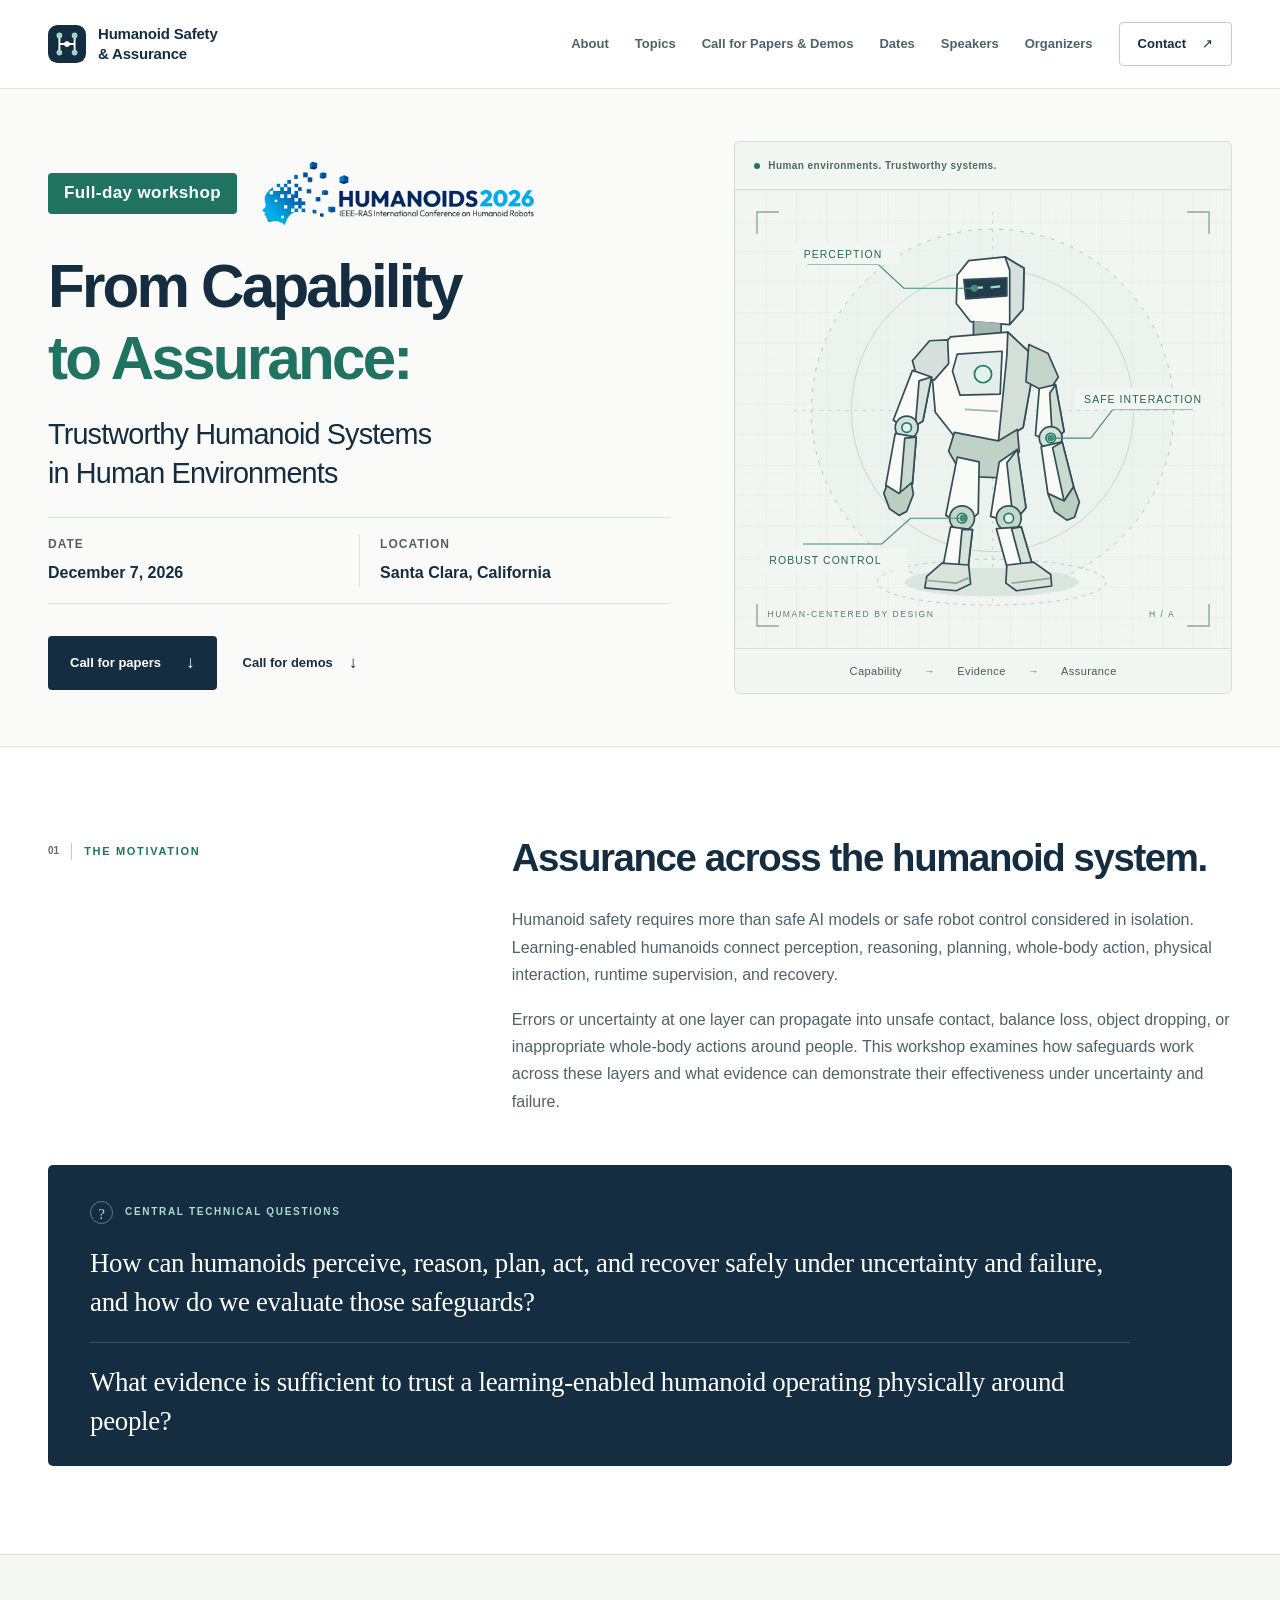
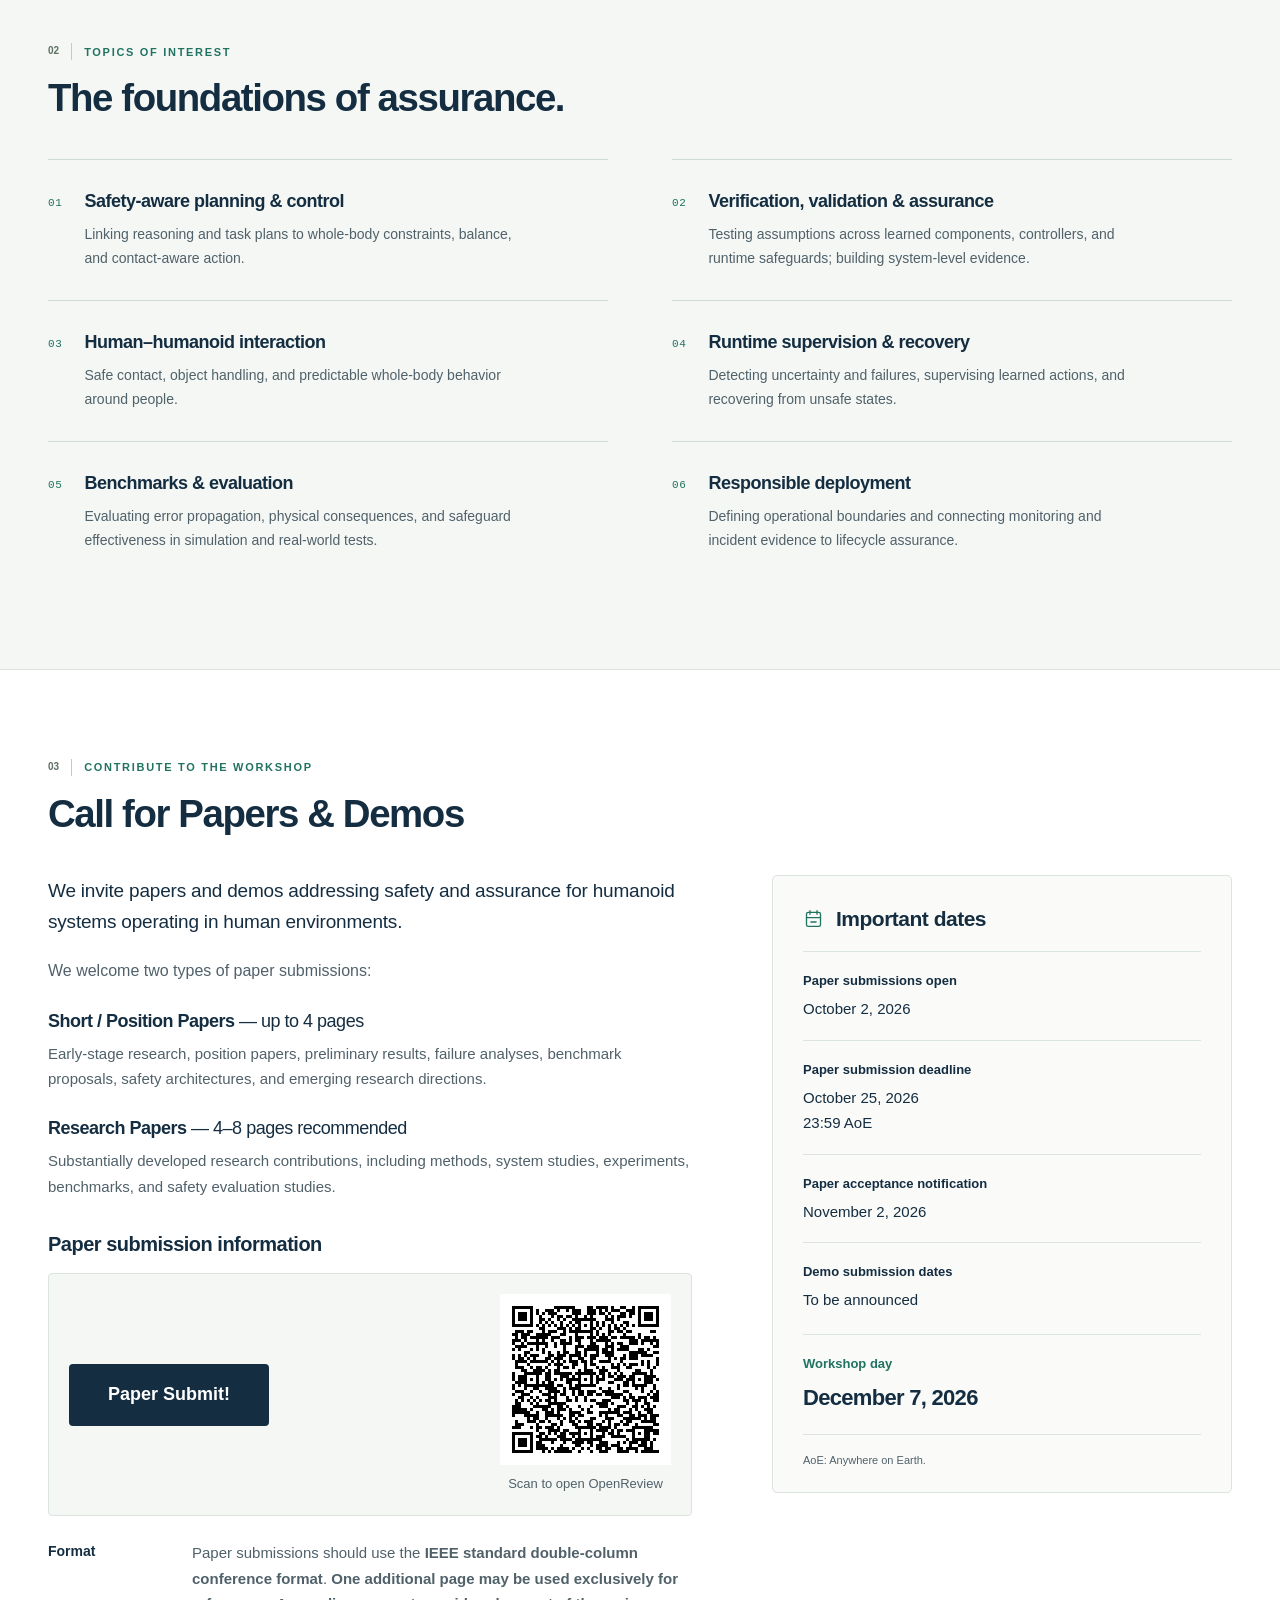
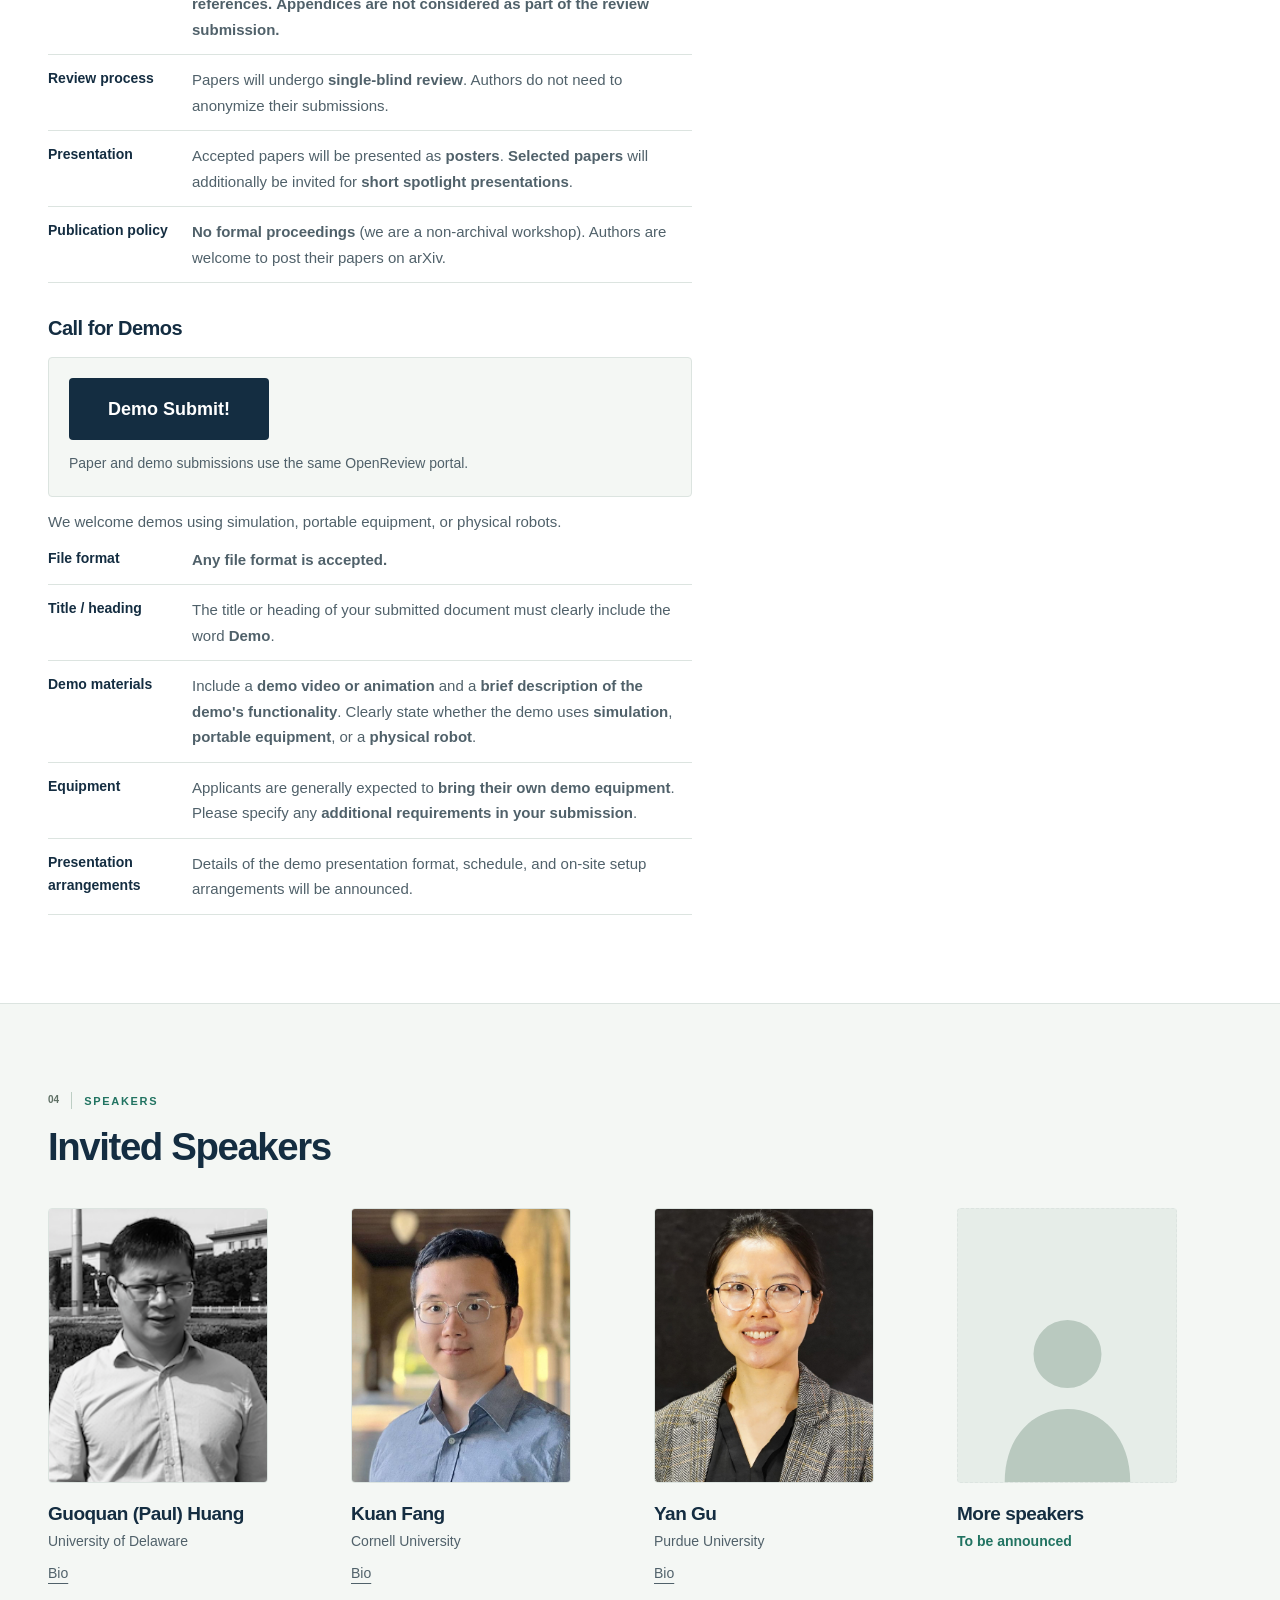
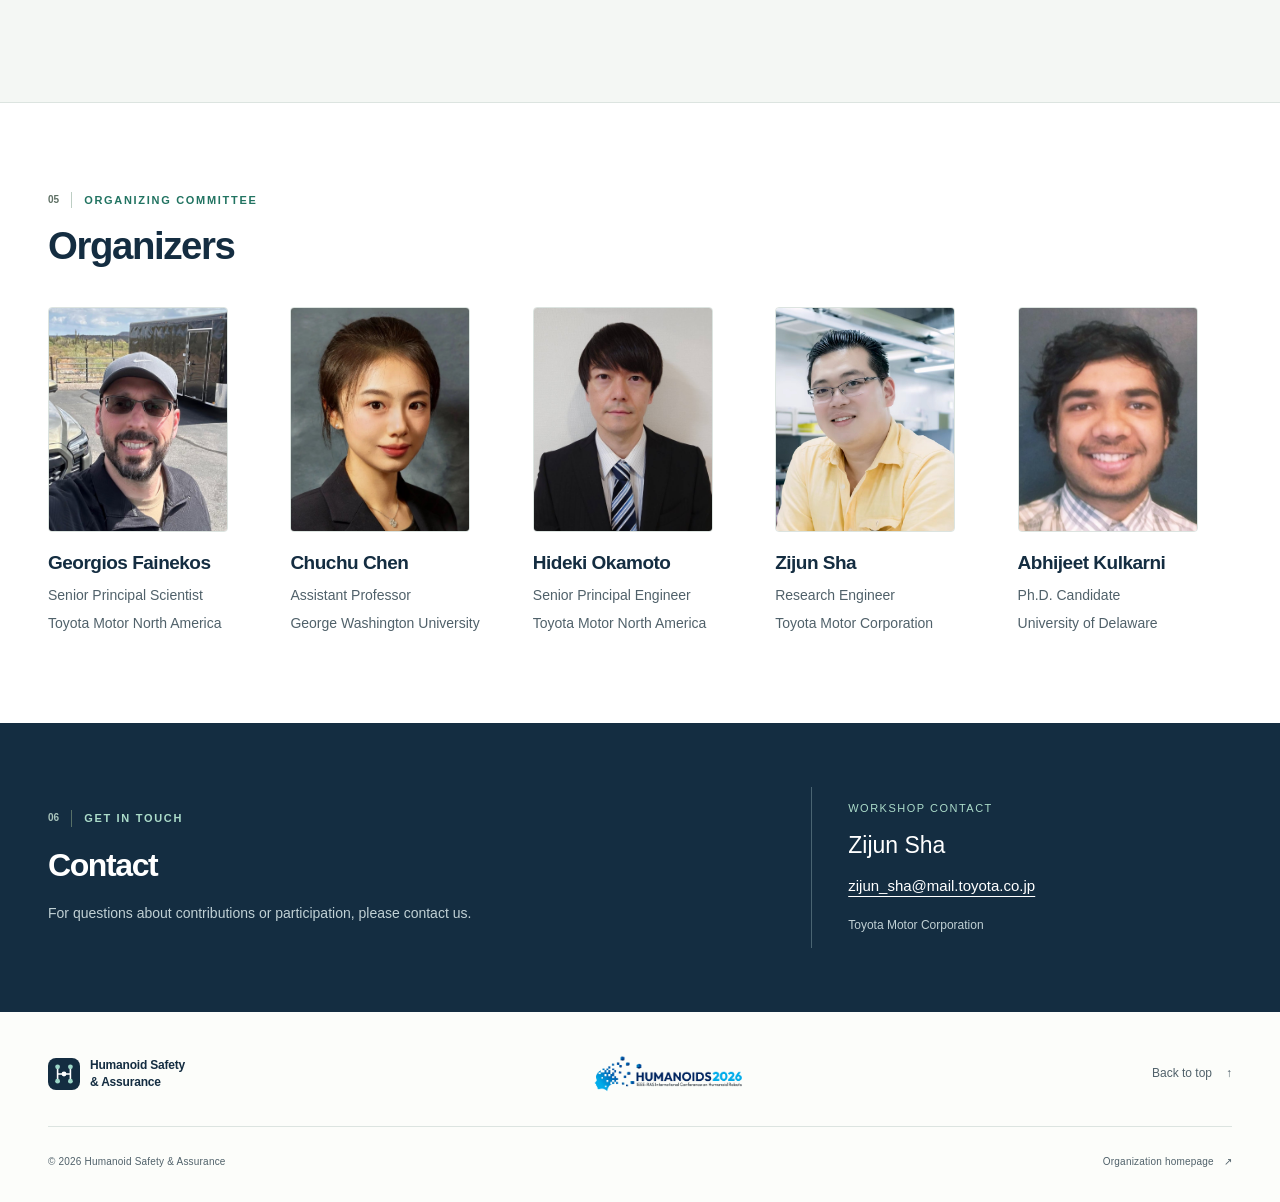
==== humanoids2026/index.html @ 118c840b "feat: add hyperlinks to conference logos in header and footer" ====
<!DOCTYPE html>
<html lang="en">
<head>
  <meta charset="UTF-8">
  <meta name="viewport" content="width=device-width, initial-scale=1.0">
  <meta name="description" content="From Capability to Assurance: Trustworthy Humanoid Systems in Human Environments. An IEEE-RAS Humanoids 2026 full-day workshop on December 7, 2026, in Santa Clara, California.">
  <meta name="theme-color" content="#142d41">
  <meta property="og:title" content="From Capability to Assurance | Humanoids 2026 Workshop">
  <meta property="og:description" content="Trustworthy Humanoid Systems in Human Environments. December 7, 2026 · Santa Clara, California · Full-day workshop.">
  <meta property="og:type" content="website">
  <title>From Capability to Assurance | IEEE-RAS Humanoids 2026 Workshop</title>
  <link rel="icon" href="../assets/images/mark.svg" type="image/svg+xml">
  <link rel="stylesheet" href="../assets/css/site.css?v=b49c71e280d5">
  <script src="../assets/js/site.js" defer></script>
</head>
<body>
  <a class="skip-link" href="#main">Skip to content</a>
  <header class="site-header">
    <div class="container header-inner">
      <a class="brand" href="../" aria-label="Humanoid Safety and Assurance home">
        <img src="../assets/images/mark.svg" width="38" height="38" alt="">
        <span>Humanoid Safety<span class="brand-second-line">&amp; Assurance</span></span>
      </a>
      <button class="menu-toggle" type="button" aria-expanded="false" aria-controls="primary-navigation" aria-label="Open navigation">
        <span>Menu</span><span class="menu-icon" aria-hidden="true"></span>
      </button>
      <nav class="site-nav" id="primary-navigation" aria-label="Workshop navigation">
        <a href="#overview">About</a>
        <a href="#topics">Topics</a>
        <a href="#call-for-papers">Call for Papers &amp; Demos</a>
        <a href="#important-dates">Dates</a>
        <a href="#speakers">Speakers</a>
        <a href="#organizers">Organizers</a>
        <a class="nav-action" href="#contact">Contact <span aria-hidden="true">↗</span></a>
      </nav>
    </div>
  </header>

  <main id="main">
    <section class="hero workshop-hero" id="top" aria-labelledby="workshop-title">
      <div class="container hero-grid">
        <div class="hero-copy">
          <div class="workshop-badges">
            <p class="workshop-type">Full-day workshop</p>
            <a class="conference-logo-link" href="https://2026.ieee-humanoids.org/" target="_blank" rel="noopener" aria-label="IEEE-RAS Humanoids 2026 conference website">
              <img class="conference-logo" src="../assets/images/humanoids_logo.png" width="788" height="198" alt="IEEE-RAS Humanoids 2026: International Conference on Humanoid Robots">
            </a>
          </div>
          <h1 id="workshop-title">
            From Capability<br>
            <span class="text-teal">to Assurance:</span>
            <span class="hero-subtitle">Trustworthy Humanoid Systems<br class="desktop-break"> in Human Environments</span>
          </h1>
          <dl class="event-meta">
            <div>
              <dt>Date</dt>
              <dd><time datetime="2026-12-07">December 7, 2026</time></dd>
            </div>
            <div>
              <dt>Location</dt>
              <dd>Santa Clara, California</dd>
            </div>
          </dl>
          <div class="hero-actions">
            <a class="button button-primary" href="#call-for-papers">Call for papers <span aria-hidden="true">↓</span></a>
            <a class="text-link" href="#call-for-demos">Call for demos <span aria-hidden="true">↓</span></a>
          </div>
        </div>
        <figure class="hero-figure">
          <div class="figure-heading"><span class="status-dot" aria-hidden="true"></span> Human environments. Trustworthy systems.</div>
          <img src="../assets/images/assurance-figure.svg" width="520" height="480" alt="A humanoid robot within an assurance boundary, with callouts for perception, safe interaction, and robust control.">
          <figcaption><span>Capability</span><span aria-hidden="true">→</span><span>Evidence</span><span aria-hidden="true">→</span><span>Assurance</span></figcaption>
        </figure>
      </div>
    </section>

    <section class="section" id="overview" aria-labelledby="overview-title">
      <div class="container">
        <div class="editorial-grid">
          <p class="eyebrow section-label"><span class="section-index">01</span> The motivation</p>
          <div class="editorial-copy">
            <h2 id="overview-title">Assurance across the humanoid system.</h2>
            <p>
              Humanoid safety requires more than safe AI models or safe robot control
              considered in isolation. Learning-enabled humanoids connect perception,
              reasoning, planning, whole-body action, physical interaction, runtime
              supervision, and recovery.
            </p>
            <p>
              Errors or uncertainty at one layer can propagate into unsafe contact,
              balance loss, object dropping, or inappropriate whole-body actions around
              people. This workshop examines how safeguards work across these layers
              and what evidence can demonstrate their effectiveness under uncertainty
              and failure.
            </p>
          </div>
        </div>
        <div class="question-panel">
          <div class="question-label">
            <span class="question-symbol" aria-hidden="true">?</span>
            <p class="eyebrow">Central technical questions</p>
          </div>
          <h3>
            How can humanoids perceive, reason, plan, act, and recover safely
            under uncertainty and failure, and how do we evaluate those safeguards?
          </h3>
          <h3 class="complementary-question">
            What evidence is sufficient to trust a learning-enabled humanoid
            operating physically around people?
          </h3>
        </div>
      </div>
    </section>

    <section class="section section-tinted" id="topics" aria-labelledby="topics-title">
      <div class="container">
        <div class="section-heading heading-with-aside">
          <div>
            <p class="eyebrow"><span class="section-index">02</span> Topics of interest</p>
            <h2 id="topics-title">The foundations of assurance.</h2>
          </div>
        </div>
        <div class="topics-grid">
          <article class="topic-item">
            <span class="item-number">01</span>
            <div>
              <h3>Safety-aware planning &amp; control</h3>
              <p>Linking reasoning and task plans to whole-body constraints, balance, and contact-aware action.</p>
            </div>
          </article>
          <article class="topic-item">
            <span class="item-number">02</span>
            <div>
              <h3>Verification, validation &amp; assurance</h3>
              <p>Testing assumptions across learned components, controllers, and runtime safeguards; building system-level evidence.</p>
            </div>
          </article>
          <article class="topic-item">
            <span class="item-number">03</span>
            <div>
              <h3>Human–humanoid interaction</h3>
              <p>Safe contact, object handling, and predictable whole-body behavior around people.</p>
            </div>
          </article>
          <article class="topic-item">
            <span class="item-number">04</span>
            <div>
              <h3>Runtime supervision &amp; recovery</h3>
              <p>Detecting uncertainty and failures, supervising learned actions, and recovering from unsafe states.</p>
            </div>
          </article>
          <article class="topic-item">
            <span class="item-number">05</span>
            <div>
              <h3>Benchmarks &amp; evaluation</h3>
              <p>Evaluating error propagation, physical consequences, and safeguard effectiveness in simulation and real-world tests.</p>
            </div>
          </article>
          <article class="topic-item">
            <span class="item-number">06</span>
            <div>
              <h3>Responsible deployment</h3>
              <p>Defining operational boundaries and connecting monitoring and incident evidence to lifecycle assurance.</p>
            </div>
          </article>
        </div>
      </div>
    </section>

    <section class="section" id="call-for-papers" aria-labelledby="cfp-title">
      <div class="container">
        <div class="section-heading">
          <p class="eyebrow"><span class="section-index">03</span> Contribute to the workshop</p>
          <h2 id="cfp-title">Call for Papers &amp; Demos</h2>
        </div>
        <div class="participation-grid">
          <div class="participation-copy">
            <p class="lead">
              We invite papers and demos addressing safety and assurance for humanoid
              systems operating in human environments.
            </p>
            <p>We welcome two types of paper submissions:</p>
            <div class="submission-types">
              <div>
                <h3>Short / Position Papers <span>— up to 4 pages</span></h3>
                <p>
                  Early-stage research, position papers, preliminary results, failure
                  analyses, benchmark proposals, safety architectures, and emerging
                  research directions.
                </p>
              </div>
              <div>
                <h3>Research Papers <span>— 4–8 pages recommended</span></h3>
                <p>
                  Substantially developed research contributions, including methods,
                  system studies, experiments, benchmarks, and safety evaluation studies.
                </p>
              </div>
            </div>
            <div class="submission-info" id="submission" aria-labelledby="submission-title">
              <h3 id="submission-title">Paper submission information</h3>
              <div class="submission-portal">
                <div class="submission-portal-copy">
                  <a class="button button-primary" href="https://openreview.net/group?id=IEEE.org/RAS/Humanoids/2026/Workshop/Trustworthy_Humanoid_Systems">
                    Paper Submit!
                  </a>
                </div>
                <figure class="submission-qr">
                  <a href="https://openreview.net/group?id=IEEE.org/RAS/Humanoids/2026/Workshop/Trustworthy_Humanoid_Systems" aria-label="Open the paper and demo submission portal on OpenReview">
                    <img src="../assets/images/openreview-submission-qr.svg" width="228" height="228"
                         alt="QR code for the OpenReview paper and demo submission portal" loading="lazy">
                  </a>
                  <figcaption>Scan to open OpenReview</figcaption>
                </figure>
              </div>
              <dl class="submission-requirements">
                <div>
                  <dt>Format</dt>
                  <dd>
                    Paper submissions should use the <strong>IEEE standard double-column
                    conference format</strong>.
                    <strong>One additional page may be used exclusively for references.</strong>
                    <strong>Appendices are not considered as part of the review submission.</strong>
                  </dd>
                </div>
                <div>
                  <dt>Review process</dt>
                  <dd>
                    Papers will undergo <strong>single-blind review</strong>.
                    Authors do not need to anonymize their submissions.
                  </dd>
                </div>
                <div>
                  <dt>Presentation</dt>
                  <dd>
                    Accepted papers will be presented as <strong>posters</strong>.
                    <strong>Selected papers</strong> will additionally be invited for
                    <strong>short spotlight presentations</strong>.
                  </dd>
                </div>
                <div>
                  <dt>Publication policy</dt>
                  <dd>
                    <strong>No formal proceedings</strong> (we are a non-archival workshop).
                    Authors are welcome to post their papers on arXiv.
                  </dd>
                </div>
              </dl>
            </div>
            <section class="submission-info" id="call-for-demos" aria-labelledby="demos-title">
              <h3 id="demos-title">Call for Demos</h3>
              <div class="submission-portal">
                <div class="submission-portal-copy">
                  <a class="button button-primary" href="https://openreview.net/group?id=IEEE.org/RAS/Humanoids/2026/Workshop/Trustworthy_Humanoid_Systems">
                    Demo Submit!
                  </a>
                  <p class="submission-portal-note">
                    Paper and demo submissions use the same OpenReview portal.
                  </p>
                </div>
              </div>
              <p>
                We welcome demos using simulation, portable equipment, or physical robots.
              </p>
              <dl class="submission-requirements">
                <div>
                  <dt>File format</dt>
                  <dd><strong>Any file format is accepted.</strong></dd>
                </div>
                <div>
                  <dt>Title / heading</dt>
                  <dd>
                    The title or heading of your submitted document must clearly
                    include the word <strong>Demo</strong>.
                  </dd>
                </div>
                <div>
                  <dt>Demo materials</dt>
                  <dd>
                    Include a <strong>demo video or animation</strong> and a
                    <strong>brief description of the demo's functionality</strong>.
                    Clearly state whether the demo uses <strong>simulation</strong>,
                    <strong>portable equipment</strong>, or a <strong>physical robot</strong>.
                  </dd>
                </div>
                <div>
                  <dt>Equipment</dt>
                  <dd>
                    Applicants are generally expected to <strong>bring their own
                    demo equipment</strong>. Please specify any <strong>additional
                    requirements in your submission</strong>.
                  </dd>
                </div>
                <div>
                  <dt>Presentation arrangements</dt>
                  <dd>
                    Details of the demo presentation format, schedule, and on-site
                    setup arrangements will be announced.
                  </dd>
                </div>
              </dl>
            </section>
          </div>
          <aside class="dates-panel" id="important-dates" aria-labelledby="dates-title">
            <div class="panel-heading">
              <svg viewBox="0 0 24 24" aria-hidden="true">
                <rect x="4" y="5" width="16" height="16" rx="2"/>
                <path d="M8 3v4m8-4v4M4 11h16m-11 5h6"/>
              </svg>
              <h3 id="dates-title">Important dates</h3>
            </div>
            <dl class="dates-list">
              <div>
                <dt>Paper submissions open</dt>
                <dd><time datetime="2026-10-02">October 2, 2026</time></dd>
              </div>
              <div>
                <dt>Paper submission deadline</dt>
                <dd>
                  <time datetime="2026-10-25">October 25, 2026</time><br>
                  23:59 AoE
                </dd>
              </div>
              <div>
                <dt>Paper acceptance notification</dt>
                <dd><time datetime="2026-11-02">November 2, 2026</time></dd>
              </div>
              <div>
                <dt>Demo submission dates</dt>
                <dd>To be announced</dd>
              </div>
              <div class="confirmed-date">
                <dt>Workshop day</dt>
                <dd><time datetime="2026-12-07">December 7, 2026</time></dd>
              </div>
            </dl>
            <p class="panel-note">AoE: Anywhere on Earth.</p>
          </aside>
        </div>
      </div>
    </section>

    <section class="section section-tinted" id="speakers" aria-labelledby="speakers-title">
      <div class="container">
        <div class="section-heading compact-heading">
          <p class="eyebrow"><span class="section-index">04</span> Speakers</p>
          <h2 id="speakers-title">Invited Speakers</h2>
        </div>
        <div class="organizer-grid speaker-grid">
          <article class="organizer-card" aria-labelledby="speaker-paul-huang">
            <img class="organizer-photo" src="../assets/images/speakers/paul-huang.png"
                 width="222" height="240" alt="Guoquan (Paul) Huang" loading="lazy" decoding="async">
            <div class="organizer-details">
              <h3 id="speaker-paul-huang">Guoquan (Paul) Huang</h3>
              <p class="organizer-affiliation">University of Delaware</p>
              <p class="organizer-role"><a href="https://udel.edu/~ghuang/" target="_blank" rel="noopener">Bio</a></p>
            </div>
          </article>
          <article class="organizer-card" aria-labelledby="speaker-kuan-fang">
            <img class="organizer-photo" src="../assets/images/speakers/kuan-fang.jpg"
                 width="768" height="768" alt="Kuan Fang" loading="lazy" decoding="async">
            <div class="organizer-details">
              <h3 id="speaker-kuan-fang">Kuan Fang</h3>
              <p class="organizer-affiliation">Cornell University</p>
              <p class="organizer-role"><a href="https://kuanfang.github.io/" target="_blank" rel="noopener">Bio</a></p>
            </div>
          </article>
          <article class="organizer-card" aria-labelledby="speaker-yan-gu">
            <img class="organizer-photo" src="../assets/images/speakers/yan-gu.jpg"
                 width="1187" height="1567" alt="Yan Gu" loading="lazy" decoding="async">
            <div class="organizer-details">
              <h3 id="speaker-yan-gu">Yan Gu</h3>
              <p class="organizer-affiliation">Purdue University</p>
              <p class="organizer-role"><a href="https://www.thetracelab.com/ygu.html" target="_blank" rel="noopener">Bio</a></p>
            </div>
          </article>
          <article class="organizer-card speaker-placeholder-card" aria-labelledby="speaker-tba">
            <div class="organizer-photo speaker-silhouette" role="img" aria-label="Silhouette placeholder">
              <svg viewBox="0 0 120 150" aria-hidden="true" focusable="false">
                <circle cx="60" cy="52" r="26"/>
                <path d="M12 150c0-34 21-56 48-56s48 22 48 56z"/>
              </svg>
            </div>
            <div class="organizer-details">
              <h3 id="speaker-tba">More speakers</h3>
              <p class="organizer-affiliation">To be announced</p>
            </div>
          </article>
        </div>
      </div>
    </section>

    <section class="section" id="organizers" aria-labelledby="organizers-title">
      <div class="container">
        <div class="section-heading">
          <p class="eyebrow"><span class="section-index">05</span> Organizing committee</p>
          <h2 id="organizers-title">Organizers</h2>
        </div>
        <!-- Names, roles, and affiliations follow the proposal; card order follows the organizer's request. -->
        <div class="organizer-grid">
          <article class="organizer-card" aria-labelledby="organizer-georgios-fainekos">
            <img class="organizer-photo" src="../assets/images/organizers/georgios-fainekos.jpg"
                 width="240" height="300" alt="Georgios Fainekos" loading="lazy" decoding="async">
            <div class="organizer-details">
              <h3 id="organizer-georgios-fainekos">Georgios Fainekos</h3>
              <p class="organizer-role">Senior Principal Scientist</p>
              <p class="organizer-affiliation">Toyota Motor North America</p>
            </div>
          </article>
          <article class="organizer-card" aria-labelledby="organizer-chuchu-chen">
            <img class="organizer-photo" src="../assets/images/organizers/chuchu-chen.jpg"
                 width="240" height="300" alt="Chuchu Chen" loading="lazy" decoding="async">
            <div class="organizer-details">
              <h3 id="organizer-chuchu-chen">Chuchu Chen</h3>
              <p class="organizer-role">Assistant Professor</p>
              <p class="organizer-affiliation">George Washington University</p>
            </div>
          </article>
          <article class="organizer-card" aria-labelledby="organizer-hideki-okamoto">
            <img class="organizer-photo" src="../assets/images/organizers/hideki-okamoto.jpg"
                 width="240" height="300" alt="Hideki Okamoto" loading="lazy" decoding="async">
            <div class="organizer-details">
              <h3 id="organizer-hideki-okamoto">Hideki Okamoto</h3>
              <p class="organizer-role">Senior Principal Engineer</p>
              <p class="organizer-affiliation">Toyota Motor North America</p>
            </div>
          </article>
          <article class="organizer-card" aria-labelledby="organizer-zijun-sha">
            <img class="organizer-photo" src="../assets/images/organizers/zijun-sha.jpg"
                 width="240" height="300" alt="Zijun Sha" loading="lazy" decoding="async">
            <div class="organizer-details">
              <h3 id="organizer-zijun-sha">Zijun Sha</h3>
              <p class="organizer-role">Research Engineer</p>
              <p class="organizer-affiliation">Toyota Motor Corporation</p>
            </div>
          </article>
          <article class="organizer-card" aria-labelledby="organizer-abhijeet-kulkarni">
            <img class="organizer-photo" src="../assets/images/organizers/abhijeet.jpeg"
                 width="240" height="300" alt="Abhijeet Kulkarni" loading="lazy" decoding="async">
            <div class="organizer-details">
              <h3 id="organizer-abhijeet-kulkarni">Abhijeet Kulkarni</h3>
              <p class="organizer-role">Ph.D. Candidate</p>
              <p class="organizer-affiliation">University of Delaware</p>
            </div>
          </article>
        </div>
      </div>
    </section>

    <section class="contact-section" id="contact" aria-labelledby="contact-title">
      <div class="container contact-grid">
        <div>
          <p class="eyebrow"><span class="section-index">06</span> Get in touch</p>
          <h2 id="contact-title">Contact</h2>
          <p>For questions about contributions or participation, please contact us.</p>
        </div>
        <div class="contact-card">
          <span class="contact-label">Workshop contact</span>
          <strong>Zijun Sha</strong>
          <a class="contact-email" href="mailto:zijun_sha@mail.toyota.co.jp">zijun_sha@mail.toyota.co.jp</a>
          <p>Toyota Motor Corporation</p>
        </div>
      </div>
    </section>
  </main>

  <footer class="site-footer">
    <div class="container footer-main">
      <a class="brand" href="../">
        <img src="../assets/images/mark.svg" width="32" height="32" alt="">
        <span>Humanoid Safety<span class="brand-second-line">&amp; Assurance</span></span>
      </a>
      <a class="footer-conference-link" href="https://2026.ieee-humanoids.org/" target="_blank" rel="noopener" aria-label="IEEE-RAS Humanoids 2026 conference website">
        <img class="footer-conference-logo" src="../assets/images/humanoids_logo.png" width="788" height="198" alt="IEEE-RAS Humanoids 2026: International Conference on Humanoid Robots">
      </a>
      <a href="#top">Back to top <span aria-hidden="true">↑</span></a>
    </div>
    <div class="container footer-bottom">
      <span>© 2026 Humanoid Safety &amp; Assurance</span>
      <a href="../">Organization homepage <span aria-hidden="true">↗</span></a>
    </div>
  </footer>
</body>
</html>
---- assets/css/site.css ----
:root {
  color-scheme: light;
  --ink: #142d41;
  --body: #50616a;
  --teal: #217361;
  --teal-dark: #155748;
  --mint: #acdcca;
  --paper: #ffffff;
  --wash: #f4f7f4;
  --line: #dce4e0;
  --font: -apple-system, BlinkMacSystemFont, "Segoe UI", Helvetica, Arial, sans-serif;
}

* { box-sizing: border-box; }
html { scroll-behavior: smooth; scroll-padding-top: 110px; }
body { margin: 0; color: var(--body); background: var(--paper); font-family: var(--font); font-size: 16px; line-height: 1.7; -webkit-font-smoothing: antialiased; }
body, button { font-family: var(--font); }
::selection { background: #c9e7dc; color: var(--ink); }
a { color: inherit; text-decoration-thickness: 1px; text-underline-offset: 5px; }
a:hover { color: var(--teal); }
a, button { -webkit-tap-highlight-color: transparent; }
:focus-visible { outline: 3px solid var(--teal); outline-offset: 5px; }
button { font-size: inherit; }
img, svg { display: block; max-width: 100%; }
img { height: auto; }
figure, dl, dd { margin: 0; }
h1, h2, h3, p { margin: 0; }
h1, h2, h3 { color: var(--ink); font-weight: 600; line-height: 1.2; }
h1 { font-size: clamp(44px, 4.7vw, 64px); letter-spacing: -2.8px; }
h2 { font-size: clamp(30px, 3vw, 40px); letter-spacing: -1.4px; }
h3 { font-size: 21px; letter-spacing: -.5px; line-height: 1.35; }
p + p { margin-top: 18px; }
.container { width: min(1200px, calc(100% - 96px)); margin-inline: auto; }
.text-teal { color: var(--teal); }
.skip-link { position: fixed; z-index: 100; top: 12px; left: 16px; padding: 10px 20px; transform: translateY(-160%); color: white; background: var(--ink); border-radius: 4px; }
.skip-link:focus { transform: translateY(0); color: white; }

/* Shared identity and progressively enhanced navigation. */
.site-header { position: sticky; top: 0; z-index: 20; background: #fffffff5; border-bottom: 1px solid var(--line); backdrop-filter: blur(12px); }
.header-inner { min-height: 88px; display: flex; align-items: center; justify-content: space-between; gap: 36px; }
.brand { display: inline-flex; align-items: center; flex-shrink: 0; gap: 12px; color: var(--ink); font-size: 15px; font-weight: 650; letter-spacing: -.2px; line-height: 1.35; text-decoration: none; }
.brand-second-line { display: block; }
.brand img { flex-shrink: 0; }
.site-nav { display: flex; align-items: center; gap: 26px; }
.site-nav a { display: inline-flex; align-items: center; gap: 16px; min-height: 44px; font-size: 13px; font-weight: 550; text-decoration: none; white-space: nowrap; }
.site-nav a[aria-current="location"] { color: var(--teal); text-decoration: underline; text-underline-offset: 7px; }
.site-nav .nav-action { padding: 0 18px; border: 1px solid #bccdc4; border-radius: 4px; color: var(--ink); }
.site-nav .nav-action:hover { border-color: var(--teal); background: var(--wash); color: var(--teal); }
.menu-toggle { display: none; }

/* Hero, illustration, and workshop facts. */
.hero { background: #fafbf8; border-bottom: 1px solid var(--line); }
.hero-grid { display: grid; grid-template-columns: minmax(0, 1.25fr) minmax(0, 1fr); align-items: center; gap: 64px; padding-block: 64px; }
.workshop-hero .hero-grid { padding-block: 52px; }
.eyebrow { display: flex; align-items: center; gap: 12px; color: var(--teal); font-size: 11px; font-weight: 650; letter-spacing: 1.7px; line-height: 1.65; text-transform: uppercase; }
.eyebrow-line { height: 1px; width: 25px; background: var(--teal); flex-shrink: 0; }
.workshop-type { display: inline-block; margin: 14px 0 22px; padding: 6px 16px; border-radius: 4px; background: var(--teal); color: white; font-size: 17px; font-weight: 650; letter-spacing: .4px; }
.hero-subtitle { display: block; margin-top: 20px; font-size: clamp(24px, 2.25vw, 30px); font-weight: 450; letter-spacing: -.85px; line-height: 1.35; }
.hero-description { max-width: 480px; margin-top: 22px; font-size: 16px; line-height: 1.75; }
.hero-intro { margin-top: 26px; max-width: 490px; font-size: 22px; line-height: 1.5; color: var(--ink); letter-spacing: -.3px; }
.hero-actions { margin-top: 32px; display: flex; align-items: center; gap: 26px; flex-wrap: wrap; }
.button { display: inline-flex; min-height: 49px; align-items: center; justify-content: center; gap: 25px; padding: 12px 21px; border: 1px solid transparent; border-radius: 4px; font-size: 13px; font-weight: 600; text-decoration: none; transition: background .18s; }
.button-primary { color: white; background: var(--ink); }
.button-primary:hover { color: white; background: var(--teal-dark); }
.button span, .text-link span { font-size: 17px; font-weight: 400; }
.text-link { display: inline-flex; min-height: 44px; align-items: center; gap: 16px; font-size: 13px; color: var(--ink); font-weight: 600; text-decoration: none; }
.text-link:hover { color: var(--teal); text-decoration: underline; }
.hero-figure { align-self: center; width: 100%; border: 1px solid #d4e0d7; border-radius: 6px; overflow: hidden; background: #f2f6f2; }
.figure-heading { display: flex; align-items: center; gap: 8px; padding: 15px 19px; border-bottom: 1px solid #d4e0d7; color: #4c6c5c; font-size: 10px; font-weight: 550; letter-spacing: .45px; }
.status-dot { width: 6px; height: 6px; border-radius: 50%; background: var(--teal); flex-shrink: 0; }
.hero-figure img { width: 100%; }
.hero-figure figcaption { display: flex; align-items: center; justify-content: center; gap: 22px; border-top: 1px solid #d4e0d7; padding: 13px 15px; color: #446052; font-size: 11px; letter-spacing: .4px; }
.hero-figure figcaption [aria-hidden] { color: #638575; }
.event-meta { display: grid; grid-template-columns: repeat(2, minmax(0, 1fr)); margin-top: 24px; padding-block: 16px; border-block: 1px solid var(--line); }
.event-meta > div { padding-inline: 20px 0; border-left: 1px solid var(--line); }
.event-meta > div:first-child { padding-left: 0; border-left: 0; }
.event-meta dt { color: var(--body); font-size: 12px; font-weight: 550; letter-spacing: 1px; text-transform: uppercase; }
.event-meta dd { margin-top: 5px; color: var(--ink); font-size: 16px; font-weight: 550; }
.cfp-status { margin-top: 20px; padding: 12px 16px; border-left: 2px solid var(--teal); background: #edf3ed; }
.cfp-status p { color: var(--ink); font-size: 14px; line-height: 1.55; }
.cfp-status p + p { margin-top: 6px; color: var(--body); }
.cfp-status strong { font-weight: 650; }
.home-hero .hero-grid { padding-block: 74px; }
.home-hero h1 { margin-top: 26px; }

/* Sections use a consistent academic editorial rhythm. */
.section { padding-block: 88px; }
.section-tinted { background: var(--wash); border-block: 1px solid var(--line); }
.section-heading { margin-bottom: 38px; }
.section-actions { display: flex; align-items: center; flex-wrap: wrap; gap: 8px 26px; margin-top: 12px; }
.section-heading .eyebrow, .editorial-grid > div > .eyebrow { margin-bottom: 14px; }
.section-intro { max-width: 660px; margin-top: 20px; font-size: 16px; }
.section-index { color: #5f7065; font-size: 10px; letter-spacing: 0; border-right: 1px solid #bdcec4; padding-right: 12px; }
.editorial-grid { display: grid; grid-template-columns: minmax(0, .7fr) minmax(0, 1.3fr); gap: 76px; }
.section-label { align-self: start; margin-top: 7px; }
.editorial-copy h2 { margin-bottom: 25px; }
.editorial-copy p { max-width: 720px; }
.question-panel { margin-top: 50px; padding: 36px 42px 25px; border-radius: 5px; background: var(--ink); color: #dae7e6; }
.question-label { display: flex; align-items: center; gap: 12px; }
.question-label .eyebrow { color: var(--mint); font-size: 10px; }
.question-symbol { display: grid; place-items: center; width: 23px; height: 23px; border: 1px solid #607c85; border-radius: 50%; font-family: Georgia, serif; font-size: 15px; color: var(--mint); }
.question-panel h3 { max-width: 1040px; margin-top: 20px; color: white; font-family: Georgia, "Times New Roman", serif; font-weight: 400; font-size: clamp(23px, 2.1vw, 28px); letter-spacing: -.3px; line-height: 1.45; }
.question-panel .complementary-question { border-top: 1px solid #3b5261; padding-top: 20px; }
.heading-with-aside { display: flex; align-items: end; justify-content: space-between; gap: 40px; }
.heading-with-aside .section-intro { max-width: 330px; margin-top: 0; font-size: 14px; }
.topics-grid { display: grid; grid-template-columns: repeat(2, minmax(0, 1fr)); column-gap: 64px; }
.topic-item { display: flex; align-items: flex-start; gap: 22px; padding-block: 29px; border-top: 1px solid #cedcd2; }
.item-number { color: var(--teal); font-family: ui-monospace, "SFMono-Regular", Consolas, monospace; font-size: 11px; letter-spacing: .6px; }
.topic-item .item-number { padding-top: 5px; }
.topic-item h3 { font-size: 18px; }
.topic-item p { max-width: 440px; margin-top: 10px; font-size: 14px; }
.participation-grid { display: grid; grid-template-columns: minmax(0, 1.4fr) minmax(0, 1fr); align-items: start; gap: 80px; }
.lead { margin-bottom: 20px; color: var(--ink); font-size: 19px; line-height: 1.65; letter-spacing: -.2px; }
.submission-types { display: grid; gap: 24px; margin-top: 24px; }
.submission-types h3 { font-size: 18px; }
.submission-types h3 span { white-space: nowrap; font-weight: 450; }
.submission-types p { margin-top: 8px; font-size: 15px; }
.submission-info { padding-top: 32px; }
.submission-info h3 { font-size: 20px; margin-bottom: 15px; }
.submission-info > p { font-size: 15px; }
.submission-info .details-list { margin-top: 16px; }
.submission-portal {
  display: flex;
  flex-wrap: nowrap;
  align-items: center;
  gap: 20px;
  margin-bottom: 12px;
  padding: 20px;
  border: 1px solid var(--line);
  border-radius: 4px;
  background: var(--wash);
}
.submission-portal-copy { flex: 1 1 180px; min-width: 120px; }
.submission-portal .button {
  min-width: 200px;
  min-height: 62px;
  padding: 16px 28px;
  font-size: 18px;
  font-weight: 700;
  line-height: 1.25;
  white-space: nowrap;
}
.submission-portal-note { margin-top: 12px; font-size: 14px; }
/* Use whole pixels for each of the 57 QR modules, including the quiet zone. */
.submission-qr { flex: 0 0 171px; min-width: 0; text-align: center; }
.submission-qr a { display: block; }
.submission-qr img { width: 100%; background: white; }
.submission-qr figcaption { margin-top: 8px; font-size: 13px; }
.submission-requirements > div {
  display: grid;
  grid-template-columns: 124px minmax(0, 1fr);
  gap: 20px;
  padding-block: 12px;
  border-bottom: 1px solid var(--line);
}
.submission-requirements dt { color: var(--ink); font-size: 14px; font-weight: 700; }
.submission-requirements dd { font-size: 15px; }
.details-list > div { display: flex; align-items: baseline; justify-content: space-between; gap: 22px; padding-block: 13px; border-bottom: 1px solid var(--line); font-size: 13px; }
.details-list dt { color: var(--ink); font-weight: 500; }
.details-list dd { font-size: 13px; color: #69736c; }
.dates-panel { border: 1px solid var(--line); border-radius: 5px; padding: 29px 30px 22px; background: #fafbf9; }
.panel-heading { display: flex; align-items: center; gap: 12px; }
.panel-heading svg { width: 21px; height: 21px; fill: none; stroke: var(--teal); stroke-width: 1.5; stroke-linecap: round; }
.dates-list { margin-top: 18px; }
.dates-list > div { padding-block: 18px; border-top: 1px solid var(--line); }
.dates-list dt { font-size: 13px; color: var(--ink); font-weight: 550; }
.dates-list dd { font-size: 15px; margin-top: 4px; color: var(--ink); }
.dates-list .confirmed-date { margin-top: 3px; }
.dates-list .confirmed-date dt { color: var(--teal); }
.confirmed-date time { color: var(--ink); font-size: 22px; letter-spacing: -.7px; font-weight: 550; }
.panel-note { border-top: 1px solid var(--line); padding-top: 16px; font-size: 11px; line-height: 1.65; }
.status-label { display: inline-block; width: fit-content; flex-shrink: 0; padding: 4px 11px; border: 1px solid #d1dbd3; border-radius: 4px; color: #627167; background: #f3f6f2; font-size: 13px; letter-spacing: .2px; }
.organizer-grid { display: grid; grid-template-columns: repeat(5, minmax(0, 1fr)); gap: 28px; }
.organizer-card { min-width: 0; }
.organizer-photo { display: flex; align-items: center; justify-content: center; width: 100%; max-width: 180px; aspect-ratio: 4 / 5; border: 1px solid var(--line); border-radius: 4px; background: var(--wash); object-fit: cover; }
.organizer-photo span { padding: 12px; font-size: 13px; text-align: center; }
.organizer-details { margin-top: 18px; }
.organizer-details h3 { font-size: 19px; }
.organizer-role { margin-top: 8px; font-size: 14px; }
.organizer-affiliation { margin-top: 4px; font-size: 14px; }
.speaker-grid { grid-template-columns: repeat(3, minmax(0, 1fr)); margin-bottom: 28px; }
.speaker-grid .organizer-photo { max-width: 220px; }
.speaker-grid { grid-template-columns: repeat(4, minmax(0, 1fr)); }
.speaker-silhouette { overflow: hidden; align-items: flex-end; background: #e6ede8; border-style: dashed; }
.speaker-silhouette svg { width: 72%; height: auto; fill: #b9c9bf; }
.speaker-placeholder-card .organizer-affiliation { color: var(--teal); font-weight: 600; }
.workshop-badges { display: flex; align-items: center; flex-wrap: wrap; gap: 14px 22px; margin: 14px 0 22px; }
.workshop-badges .workshop-type { margin: 0; }
.conference-logo-link, .footer-conference-link { display: inline-flex; align-items: center; text-decoration: none; border-radius: 4px; transition: opacity .15s ease, transform .15s ease; }
.conference-logo-link:hover, .conference-logo-link:focus-visible,
.footer-conference-link:hover, .footer-conference-link:focus-visible { opacity: .82; transform: translateY(-1px); }
.workshop-badges .conference-logo { display: block; height: 70px; width: auto; mix-blend-mode: multiply; }
.contact-section { padding-block: 64px; background: var(--ink); color: #c0d0d4; }
.contact-grid { display: grid; grid-template-columns: minmax(0, 1.6fr) minmax(0, 1fr); align-items: center; gap: 90px; }
.contact-section .eyebrow { color: var(--mint); margin-bottom: 18px; }
.contact-section .section-index { color: #a9c4bc; border-color: #577067; }
.contact-section h2 { color: white; font-size: 32px; }
.contact-section p:not(.eyebrow) { margin-top: 18px; max-width: 600px; font-size: 14px; }
.contact-card { border-left: 1px solid #4a6472; padding: 12px 0 12px 36px; }
.contact-label { display: block; font-size: 11px; text-transform: uppercase; letter-spacing: 1.5px; color: var(--mint); }
.contact-card strong { display: block; margin-top: 8px; font-size: 23px; font-weight: 450; color: white; }
.contact-email { display: inline-block; max-width: 100%; min-height: 44px; padding-block: 8px; color: white; font-size: 15px; overflow-wrap: anywhere; }
.contact-email:hover { color: var(--mint); }
.contact-card p:not(.eyebrow) { margin-top: 6px; font-size: 12px; }

/* Organization homepage. */
.focus-grid { display: grid; grid-template-columns: repeat(3, minmax(0, 1fr)); gap: 44px; }
.focus-item { border-top: 1px solid #bacdc1; padding-top: 23px; }
.focus-item h3 { margin-top: 22px; font-size: 20px; }
.focus-item p { margin-top: 14px; font-size: 14px; }
.event-card { display: grid; grid-template-columns: 240px 1fr; border: 1px solid #d1ded4; border-radius: 5px; overflow: hidden; background: white; }
.event-year { display: flex; flex-direction: column; align-items: center; justify-content: center; padding: 32px 20px; background: var(--ink); color: var(--mint); }
.event-year span { font-size: 10px; letter-spacing: 2px; }
.event-year strong { margin-block: 2px 13px; color: white; font-size: 65px; letter-spacing: -3px; font-weight: 400; line-height: 1.4; }
.event-copy { padding: 36px 42px 30px; }
.event-copy h3 { margin-top: 15px; font-size: 28px; }
.event-copy h3 a { text-decoration: none; }
.event-copy h3 span { font-weight: 450; font-size: 22px; }
.event-details { display: flex; gap: 16px; flex-wrap: wrap; font-size: 13px; margin-top: 19px; }
.event-details > span { color: #8a9b90; }
.event-copy > .text-link { margin-top: 14px; color: var(--teal); }

/* Footer and responsive layouts. */
.site-footer { background: #fcfdfa; }
.footer-main { display: flex; align-items: center; justify-content: space-between; gap: 32px; padding-block: 40px 30px; }
.footer-main .brand { font-size: 12px; gap: 10px; }
.footer-main p { font-size: 12px; }
.footer-conference-logo { height: 38px; width: auto; max-width: 180px; object-fit: contain; mix-blend-mode: multiply; }
.footer-main > a:not(.brand) { font-size: 12px; text-decoration: none; min-height: 44px; display: inline-flex; align-items: center; gap: 14px; }
.footer-bottom { display: flex; align-items: center; justify-content: space-between; gap: 24px; padding-block: 19px 24px; border-top: 1px solid var(--line); font-size: 10px; letter-spacing: .2px; }
.footer-bottom a { text-decoration: none; display: inline-flex; align-items: center; gap: 10px; min-height: 32px; }
.footer-main a:hover, .footer-bottom a:hover { color: var(--teal); text-decoration: underline; }
.footer-main .footer-conference-link:hover, .footer-main .footer-conference-link:focus-visible { text-decoration: none; }

@media (min-width: 1440px) {
  .hero-grid { gap: 80px; padding-block: 76px; }
}

@media (max-width: 1100px) {
  .container { width: calc(100% - 64px); }
  .site-nav { gap: 18px; }
  .header-inner { gap: 20px; }
  .brand { font-size: 13px; gap: 10px; }
  .hero-grid { gap: 38px; }
  .hero-actions { gap: 16px; }
  .desktop-break { display: none; }
  .participation-grid { gap: 42px; }
  .organizer-grid { grid-template-columns: repeat(3, minmax(0, 1fr)); gap: 36px 28px; }
  .editorial-grid { gap: 48px; }
  .heading-with-aside { align-items: start; }
  .heading-with-aside .section-intro { max-width: 280px; }
  .topics-grid { column-gap: 40px; }
  .contact-grid { gap: 50px; }
}

@media (max-width: 960px) {
  .site-header { position: static; }
  .site-header[data-nav-ready="true"] { position: sticky; }
  .header-inner { min-height: 76px; flex-wrap: wrap; gap: 0; padding-block: 16px; }
  .brand { font-size: 14px; }
  .site-nav { width: 100%; gap: 6px 24px; flex-wrap: wrap; padding-top: 18px; }
  .site-header[data-nav-ready="true"] .menu-toggle { display: flex; align-items: center; justify-content: center; gap: 12px; min-height: 44px; padding: 8px 12px; border: 1px solid var(--line); border-radius: 4px; color: var(--ink); background: transparent; cursor: pointer; font-size: 13px; }
  .menu-icon { width: 17px; height: 12px; border-block: 1.5px solid currentColor; position: relative; }
  .menu-icon::after { content: ""; position: absolute; inset: 4px 0 auto; border-top: 1.5px solid currentColor; }
  .menu-toggle[aria-expanded="true"] .menu-icon { border: 0; }
  .menu-toggle[aria-expanded="true"] .menu-icon::before, .menu-toggle[aria-expanded="true"] .menu-icon::after { content: ""; position: absolute; top: 5px; left: 0; width: 17px; border-top: 1.5px solid currentColor; transform: rotate(45deg); }
  .menu-toggle[aria-expanded="true"] .menu-icon::after { transform: rotate(-45deg); }
  .site-header[data-nav-ready="true"] .site-nav { display: none; }
  .site-header[data-menu-open="true"] .site-nav { display: flex; flex-direction: column; align-items: stretch; gap: 1px; padding-top: 16px; max-height: calc(100dvh - 110px); overflow-y: auto; }
  .site-nav a { padding: 7px 12px; font-size: 14px; }
  .site-nav .nav-action { margin-top: 5px; justify-content: space-between; }
  .hero-grid { grid-template-columns: minmax(0, 1.2fr) minmax(0, 1fr); gap: 28px; }
  h1 { font-size: 43px; letter-spacing: -1.8px; }
  .hero-subtitle { font-size: 24px; }
  .hero-description { font-size: 14px; }
  .figure-heading { font-size: 9px; padding-inline: 12px; letter-spacing: 0; }
  .hero-figure figcaption { gap: 13px; font-size: 10px; }
  .hero-actions { gap: 8px 20px; }
  .hero-intro { font-size: 20px; }
  .event-meta dd { font-size: 15px; }
  .section { padding-block: 68px; }
  .editorial-grid { grid-template-columns: minmax(0, .7fr) minmax(0, 1.3fr); gap: 35px; }
  .editorial-grid .eyebrow { font-size: 10px; letter-spacing: 1px; }
  .question-panel { padding: 30px 32px 23px; }
  .heading-with-aside { flex-direction: column; gap: 20px; }
  .heading-with-aside .section-intro { max-width: 540px; }
  .participation-grid { grid-template-columns: minmax(0, 1fr); gap: 35px; }
  .dates-panel { padding: 24px; }
  .details-list > div { flex-direction: column; gap: 2px; }
  .contact-grid { gap: 36px; }
  .contact-section h2 { font-size: 29px; }
  .contact-card { padding-left: 25px; }
  .focus-grid { gap: 26px; }
  .event-card { grid-template-columns: 190px 1fr; }
  .event-copy { padding: 30px; }
  .event-copy h3 { font-size: 25px; }
  .event-copy h3 span { font-size: 20px; }
  .footer-main { flex-wrap: wrap; gap: 16px 30px; }
  .footer-main p { flex: 1; text-align: center; }
}

@media (max-width: 700px) {
  .container { width: calc(100% - 40px); }
  .header-inner { min-height: 72px; padding-block: 12px; }
  .brand { font-size: 13px; }
  .brand img { width: 34px; height: 34px; }
  .hero-grid, .home-hero .hero-grid { grid-template-columns: minmax(0, 1fr); gap: 35px; padding-block: 40px; }
  .workshop-hero .hero-grid { padding-block: 28px 32px; }
  .workshop-hero .hero-figure { display: none; }
  h1 { font-size: clamp(37px, 8vw, 54px); letter-spacing: -1.8px; }
  h2 { font-size: 31px; letter-spacing: -1px; }
  .eyebrow, .editorial-grid .eyebrow { font-size: 13px; letter-spacing: .8px; }
  .section-index, .item-number { font-size: 13px; }
  .workshop-type { margin: 6px 0 14px; font-size: 15px; }
  .hero-subtitle { margin-top: 18px; font-size: 25px; line-height: 1.35; }
  .hero-description { font-size: 15px; max-width: 490px; margin-top: 19px; }
  .hero-actions { gap: 12px 22px; margin-top: 26px; }
  .button { font-size: 13px; gap: 14px; padding-inline: 16px; }
  .text-link { font-size: 13px; gap: 8px; }
  .workshop-hero .hero-actions { margin-top: 16px; gap: 8px 16px; }
  .hero-figure { max-width: 430px; justify-self: center; }
  .figure-heading { font-size: 13px; padding: 13px 16px; }
  .hero-figure figcaption { font-size: 13px; gap: 16px; }
  .event-meta { grid-template-columns: 1fr; margin-top: 18px; padding-block: 9px; }
  .event-meta > div, .event-meta > div:first-child { display: grid; grid-template-columns: 82px 1fr; align-items: baseline; gap: 12px; border: 0; padding: 5px 0; }
  .event-meta dt { font-size: 13px; letter-spacing: .5px; }
  .event-meta dd { margin: 0; font-size: 15px; }
  .cfp-status { margin-top: 16px; padding: 10px 12px; }
  .section { padding-block: 54px; }
  .section-heading { margin-bottom: 29px; }
  .section-intro { font-size: 15px; }
  .editorial-grid { grid-template-columns: minmax(0, 1fr); gap: 25px; }
  .editorial-copy h2 { margin-bottom: 20px; }
  .editorial-copy p { font-size: 15px; }
  .question-panel { margin-top: 32px; padding: 25px 24px 22px; }
  .question-label { gap: 9px; }
  .question-label .eyebrow { font-size: 13px; letter-spacing: .5px; }
  .question-symbol { width: 22px; flex-shrink: 0; }
  .question-panel h3 { font-size: 23px; line-height: 1.42; margin-top: 20px; }
  .topics-grid { grid-template-columns: minmax(0, 1fr); }
  .topic-item { gap: 18px; padding-block: 25px; }
  .topic-item h3 { font-size: 18px; }
  .topic-item p { margin-top: 8px; }
  .submission-portal { gap: 12px; padding: 16px; }
  .submission-portal .button { width: 100%; min-width: 0; max-width: 220px; padding-inline: 6px; font-size: 16px; }
  .submission-requirements > div { grid-template-columns: minmax(0, 1fr); gap: 4px; }
  .lead { font-size: 18px; }
  .participation-copy > p:not(.lead) { font-size: 15px; }
  .details-list > div { flex-direction: row; gap: 20px; }
  .details-list dd { text-align: right; }
  .dates-panel { padding: 26px; }
  .dates-list > div { padding-block: 16px; }
  .panel-note, .contact-label, .contact-card p:not(.eyebrow) { font-size: 13px; }
  .organizer-grid { grid-template-columns: minmax(0, 1fr); gap: 32px; }
  .organizer-card { display: grid; grid-template-columns: 96px minmax(0, 1fr); align-items: start; gap: 20px; }
  .organizer-details { margin-top: 0; }
  .contact-section { padding-block: 46px; }
  .contact-grid { grid-template-columns: minmax(0, 1fr); gap: 28px; }
  .contact-section h2 { font-size: 30px; }
  .contact-card { border-left: 0; border-top: 1px solid #4a6472; padding: 25px 0 0; }
  .contact-card strong { font-size: 22px; }
  .focus-grid { grid-template-columns: minmax(0, 1fr); gap: 28px; }
  .focus-item { padding-top: 18px; }
  .focus-item h3 { margin-top: 12px; }
  .focus-item p { margin-top: 10px; }
  .event-card { grid-template-columns: 1fr; }
  .event-year { flex-direction: row; flex-wrap: wrap; gap: 8px 18px; padding: 18px 25px; }
  .event-year strong { font-size: 35px; letter-spacing: -1px; margin: 0; }
  .event-year span { font-size: 13px; letter-spacing: .5px; }
  .event-copy { padding: 27px 24px; }
  .event-copy .eyebrow { font-size: 13px; }
  .event-copy h3 { font-size: 24px; }
  .event-copy h3 span { font-size: 20px; line-height: 1.5; }
  .event-details { flex-direction: column; gap: 2px; }
  .event-details > span { display: none; }
  .footer-main { flex-direction: column; align-items: flex-start; padding-block: 32px 24px; gap: 18px; }
  .footer-main p { text-align: left; font-size: 13px; }
  .footer-main .brand, .footer-main > a:not(.brand) { font-size: 13px; }
  .footer-main > a:not(.brand) { min-height: 44px; }
  .footer-bottom { flex-direction: column; align-items: flex-start; gap: 7px; padding-block: 20px; font-size: 13px; }
}

@media (max-width: 480px) {
  .submission-qr { flex-basis: 114px; }
}

@media (max-width: 360px) {
  .container { width: calc(100% - 32px); }
  h1 { font-size: 34px; }
  .hero-subtitle { font-size: 23px; }
  .hero-actions { gap: 10px; }
  .details-list > div { flex-direction: column; gap: 2px; }
  .organizer-card { grid-template-columns: 80px minmax(0, 1fr); gap: 16px; }
  .figure-heading { padding-inline: 12px; }
  .event-meta > div, .event-meta > div:first-child { grid-template-columns: 75px 1fr; gap: 8px; }
  .question-panel { padding-inline: 20px; }
}

/* Homepage workshop announcement */
.announce-pill { display: inline-flex; align-items: center; gap: 10px; margin-bottom: 22px; padding: 8px 16px; border: 1px solid var(--teal); border-radius: 999px; background: #eaf5f0; color: var(--ink); font-size: 14px; font-weight: 600; text-decoration: none; animation: announce-in .7s ease-out both; }
.announce-pill:hover { background: var(--mint); }
.announce-pill .status-dot { position: relative; }
.announce-pill .status-dot::after { content: ""; position: absolute; inset: -4px; border-radius: 50%; border: 2px solid var(--teal); animation: announce-ping 1.6s ease-out infinite; }
.home-hero .button-primary, body:has(.home-hero) .site-nav .nav-action { animation: announce-glow 2.4s ease-in-out 1s 4; }
@keyframes announce-in { from { opacity: 0; transform: translateY(-8px); } to { opacity: 1; transform: none; } }
@keyframes announce-ping { from { opacity: .9; transform: scale(.6); } to { opacity: 0; transform: scale(2.2); } }
@keyframes announce-glow { 0%, 100% { box-shadow: 0 0 0 0 rgba(33, 115, 97, 0); } 50% { box-shadow: 0 0 0 8px rgba(33, 115, 97, .22); } }

@media (prefers-reduced-motion: reduce) {
  html { scroll-behavior: auto; }
  *, *::before, *::after { transition: none !important; }
  .announce-pill, .announce-pill .status-dot::after, .home-hero .button-primary, body:has(.home-hero) .site-nav .nav-action { animation: none; }
}

@media print {
  html { scroll-behavior: auto; }
  body { font-size: 11pt; color: #222; }
  .container { width: 100%; }
  .site-header { position: static; background: white; }
  .site-nav, .menu-toggle, .hero-actions, .skip-link, .hero-figure, .footer-main > a:not(.brand):not(.footer-conference-link) { display: none !important; }
  .hero-grid, .home-hero .hero-grid { grid-template-columns: 1fr; padding-block: 24px; }
  .section { padding-block: 28px; }
  .question-panel, .contact-section { background: white; border: 1px solid #aaa; color: #222; }
  .question-panel h3, .contact-section h2, .contact-card strong, .question-label .eyebrow, .contact-section .eyebrow, .contact-label { color: #222; }
  .contact-section { padding: 24px; }
  .topic-item, .dates-panel, .question-panel, .event-card, .organizer-card { break-inside: avoid; }
  .contact-email { color: #222; }
  .site-footer { margin-top: 24px; }
}
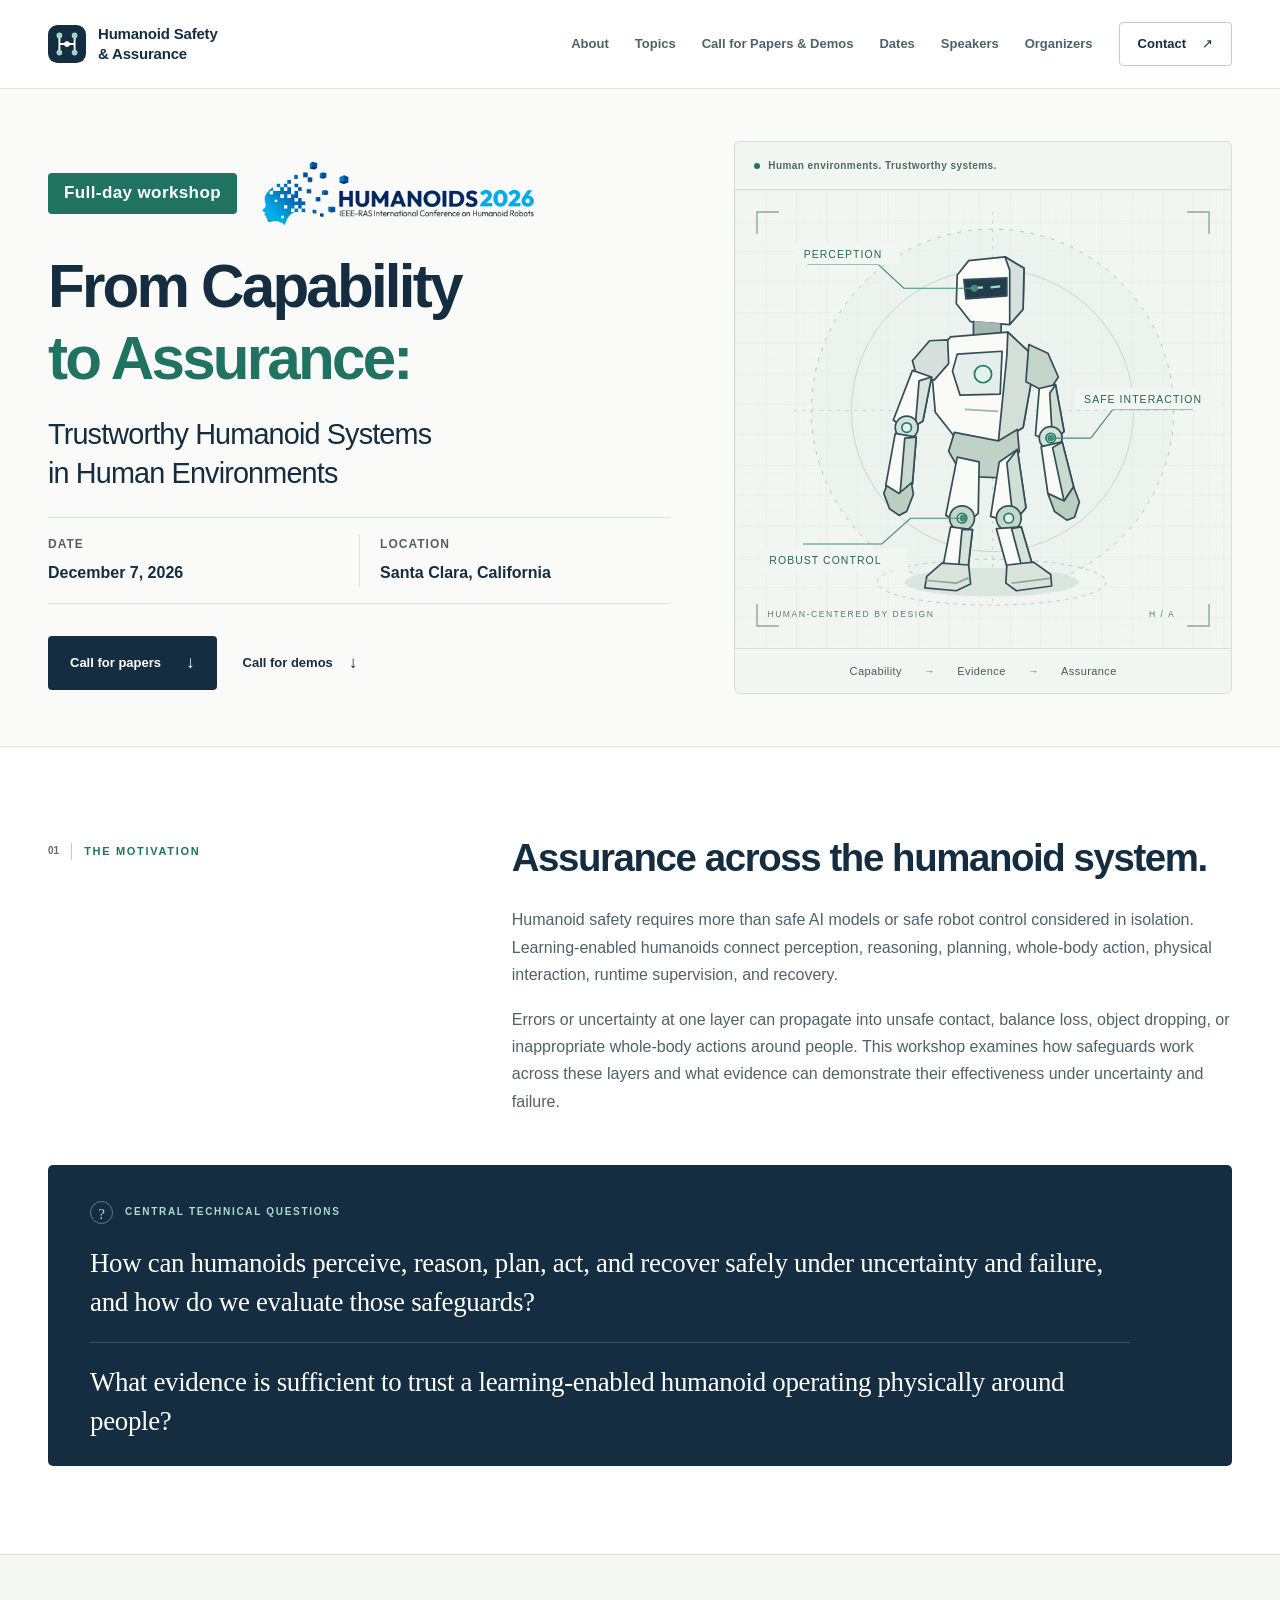
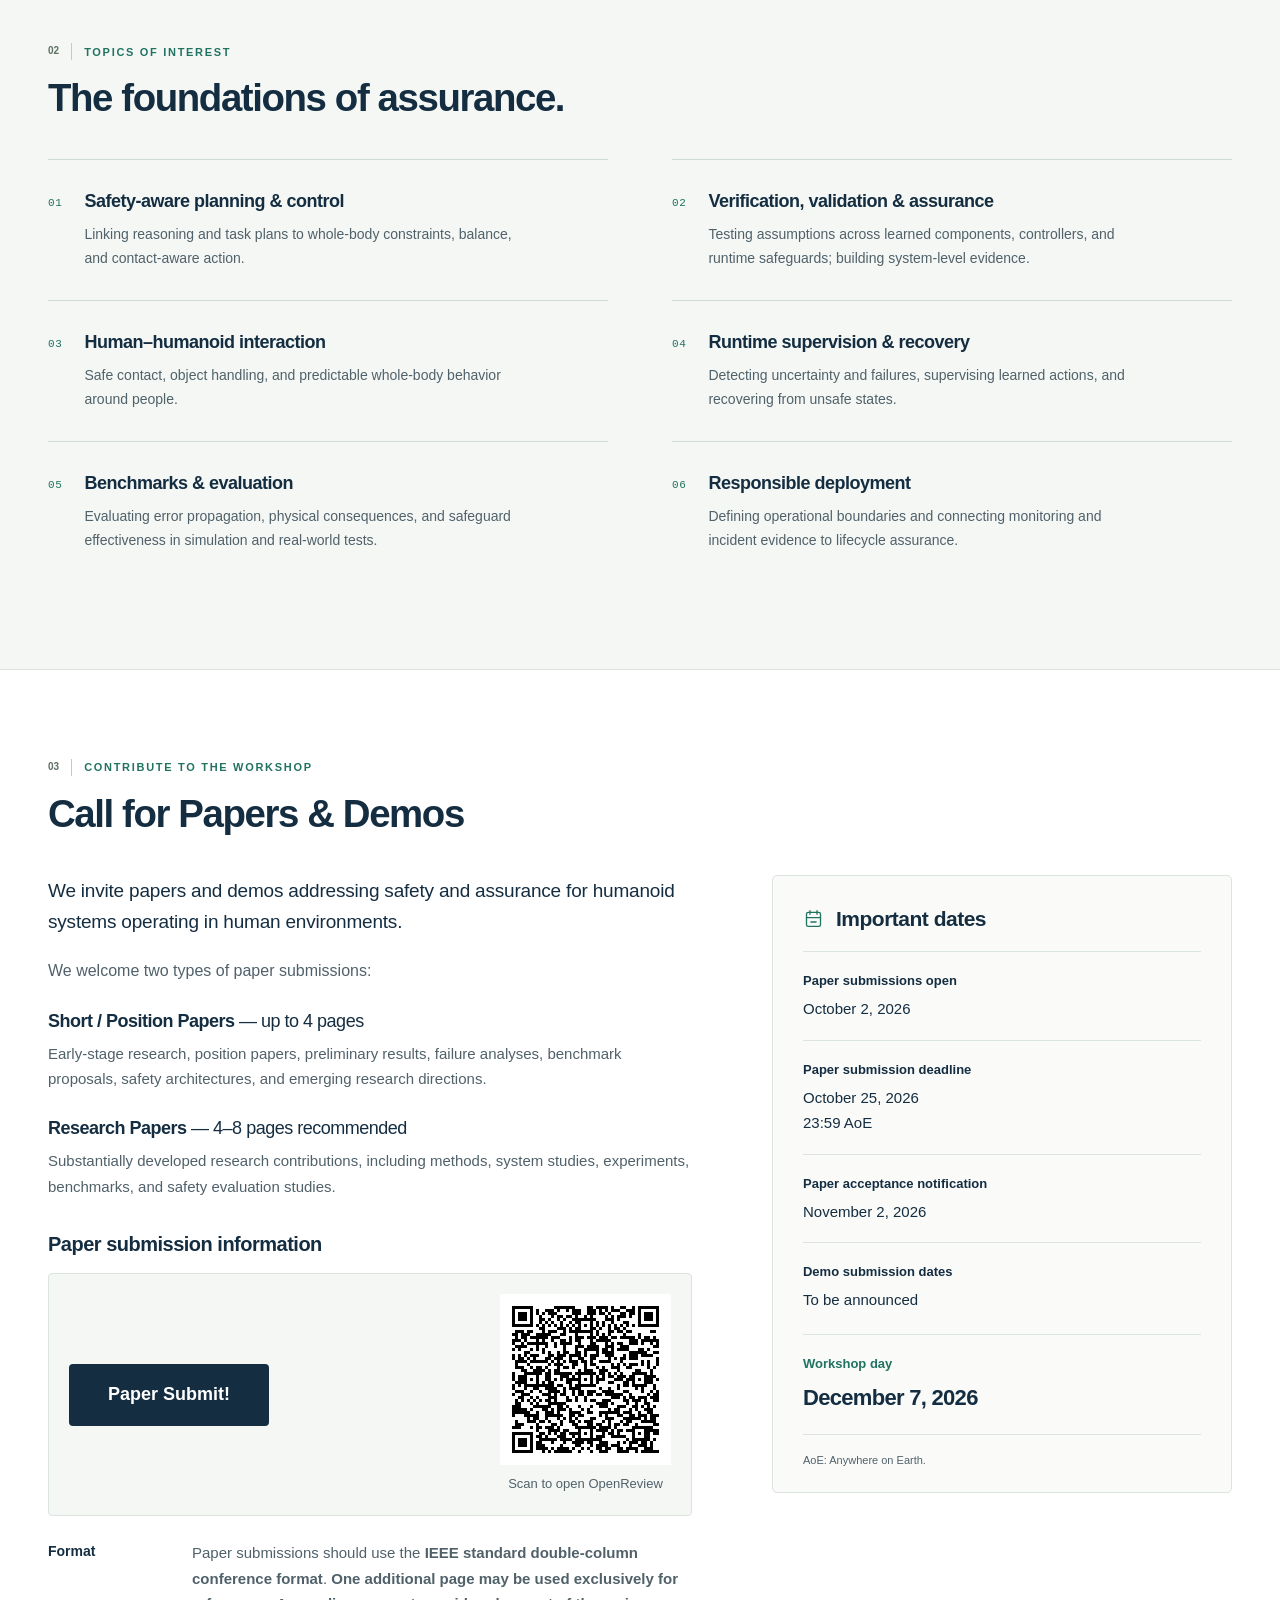
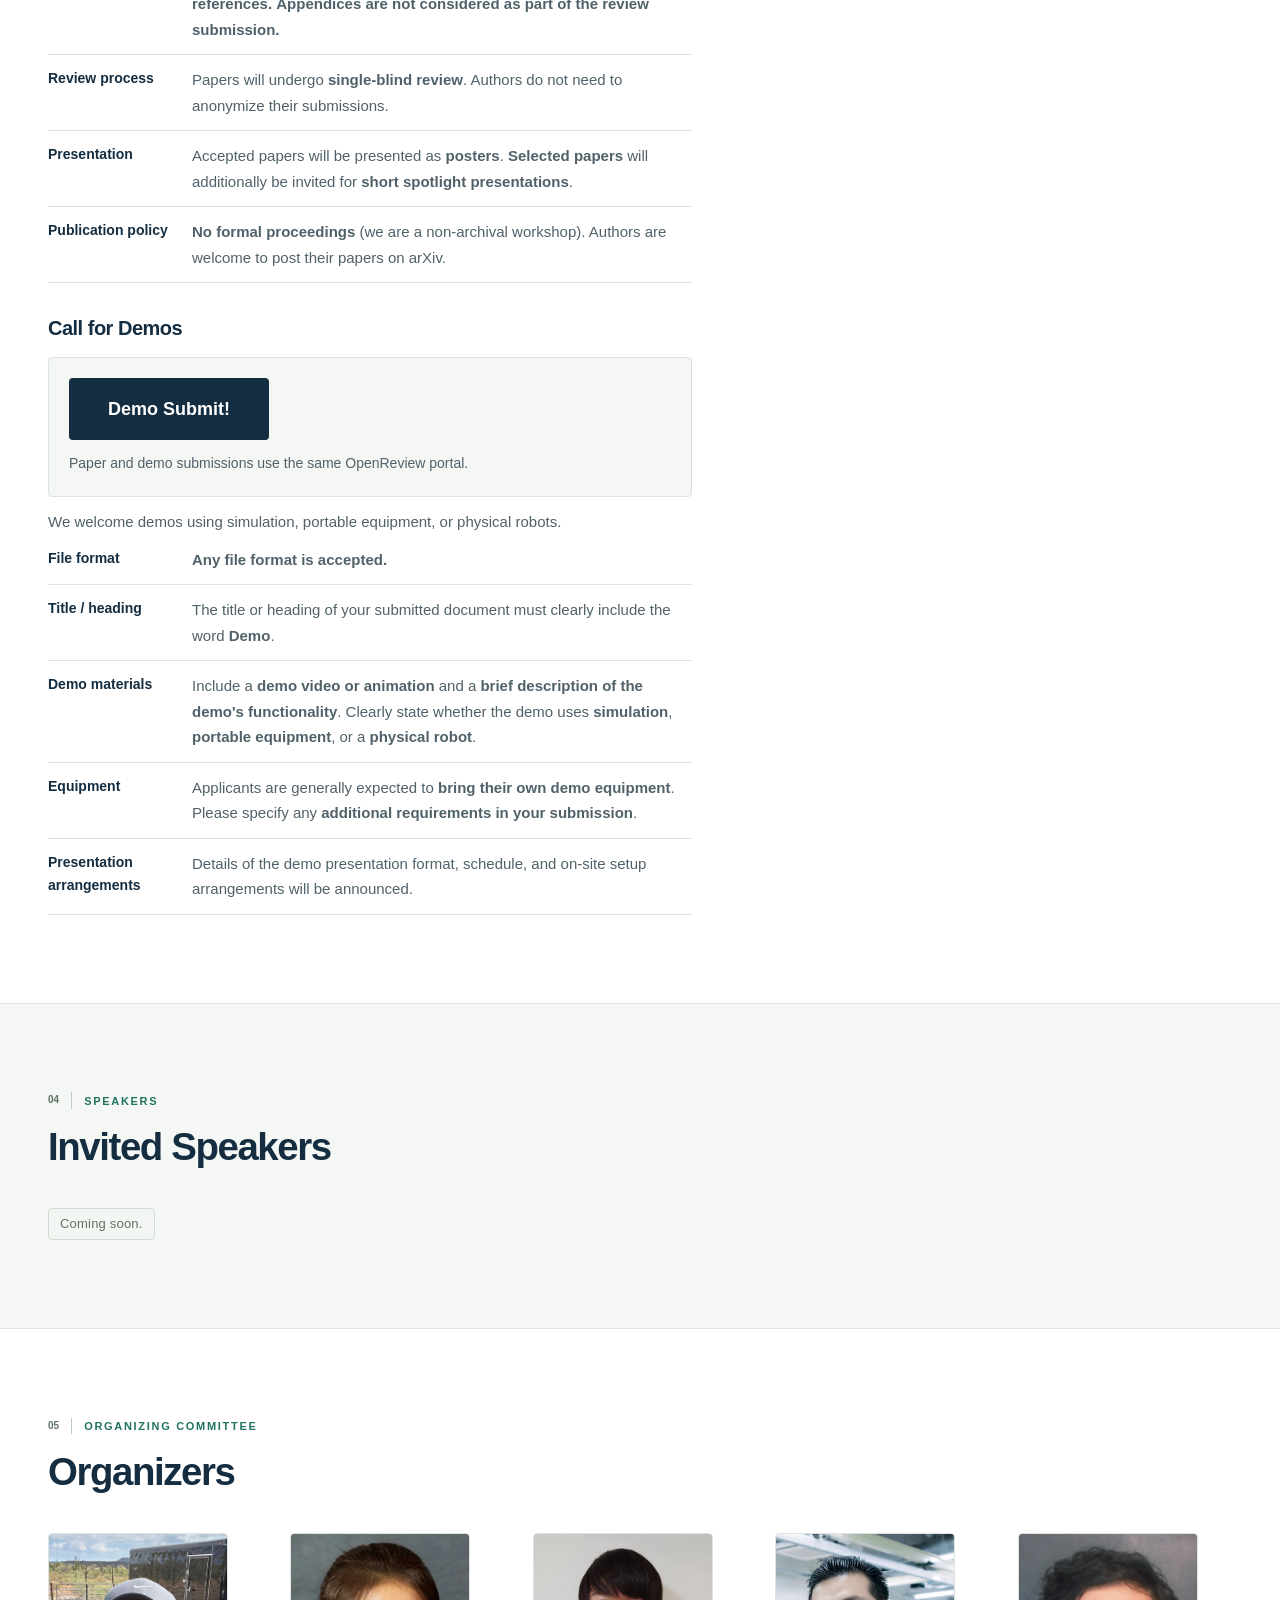
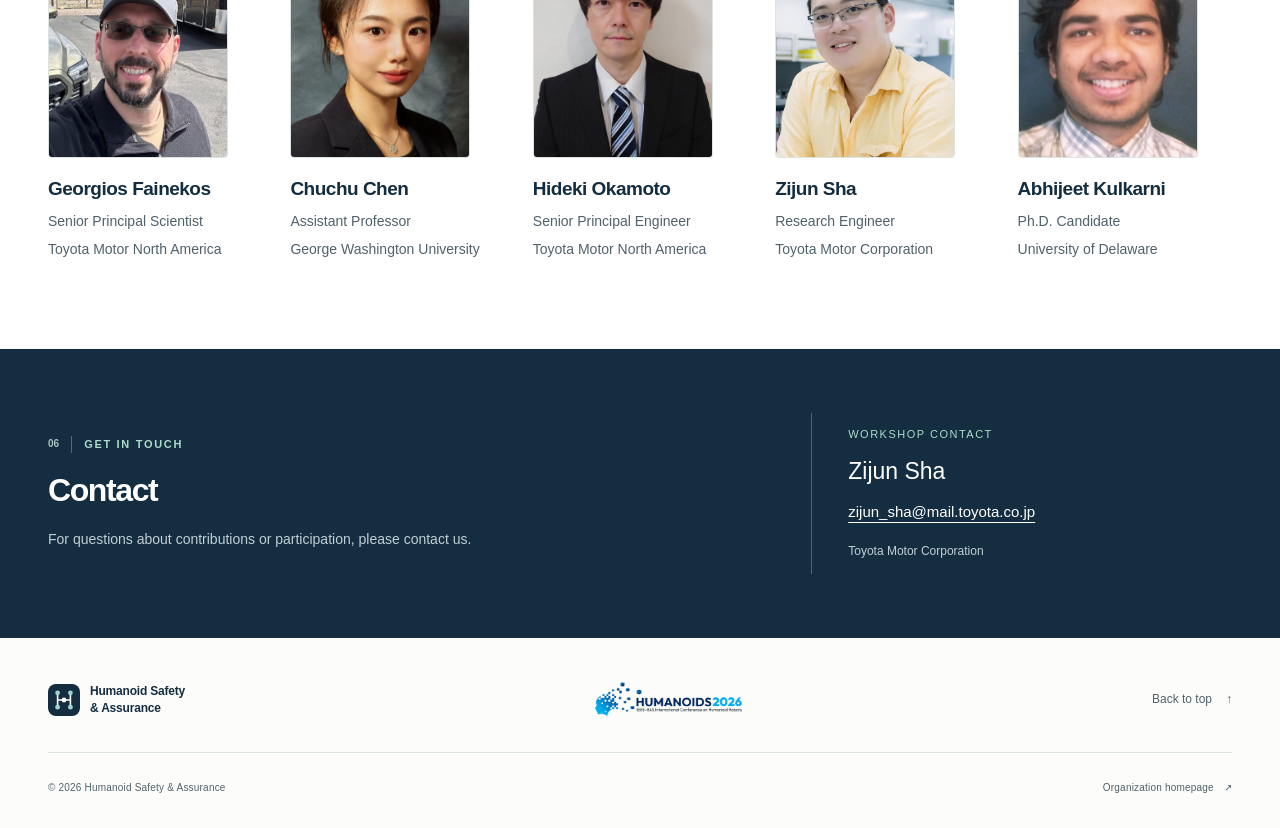
==== commit b436ee18: "chore: hide invited speakers section and add coming soon status label" ====
--- a/humanoids2026/index.html
+++ b/humanoids2026/index.html
@@ -346,6 +346,8 @@
           <p class="eyebrow"><span class="section-index">04</span> Speakers</p>
           <h2 id="speakers-title">Invited Speakers</h2>
         </div>
+        <p class="status-label">Coming soon.</p>
+        <!--
         <div class="organizer-grid speaker-grid">
           <article class="organizer-card" aria-labelledby="speaker-paul-huang">
             <img class="organizer-photo" src="../assets/images/speakers/paul-huang.png"
@@ -387,6 +389,7 @@
             </div>
           </article>
         </div>
+        -->
       </div>
     </section>
 
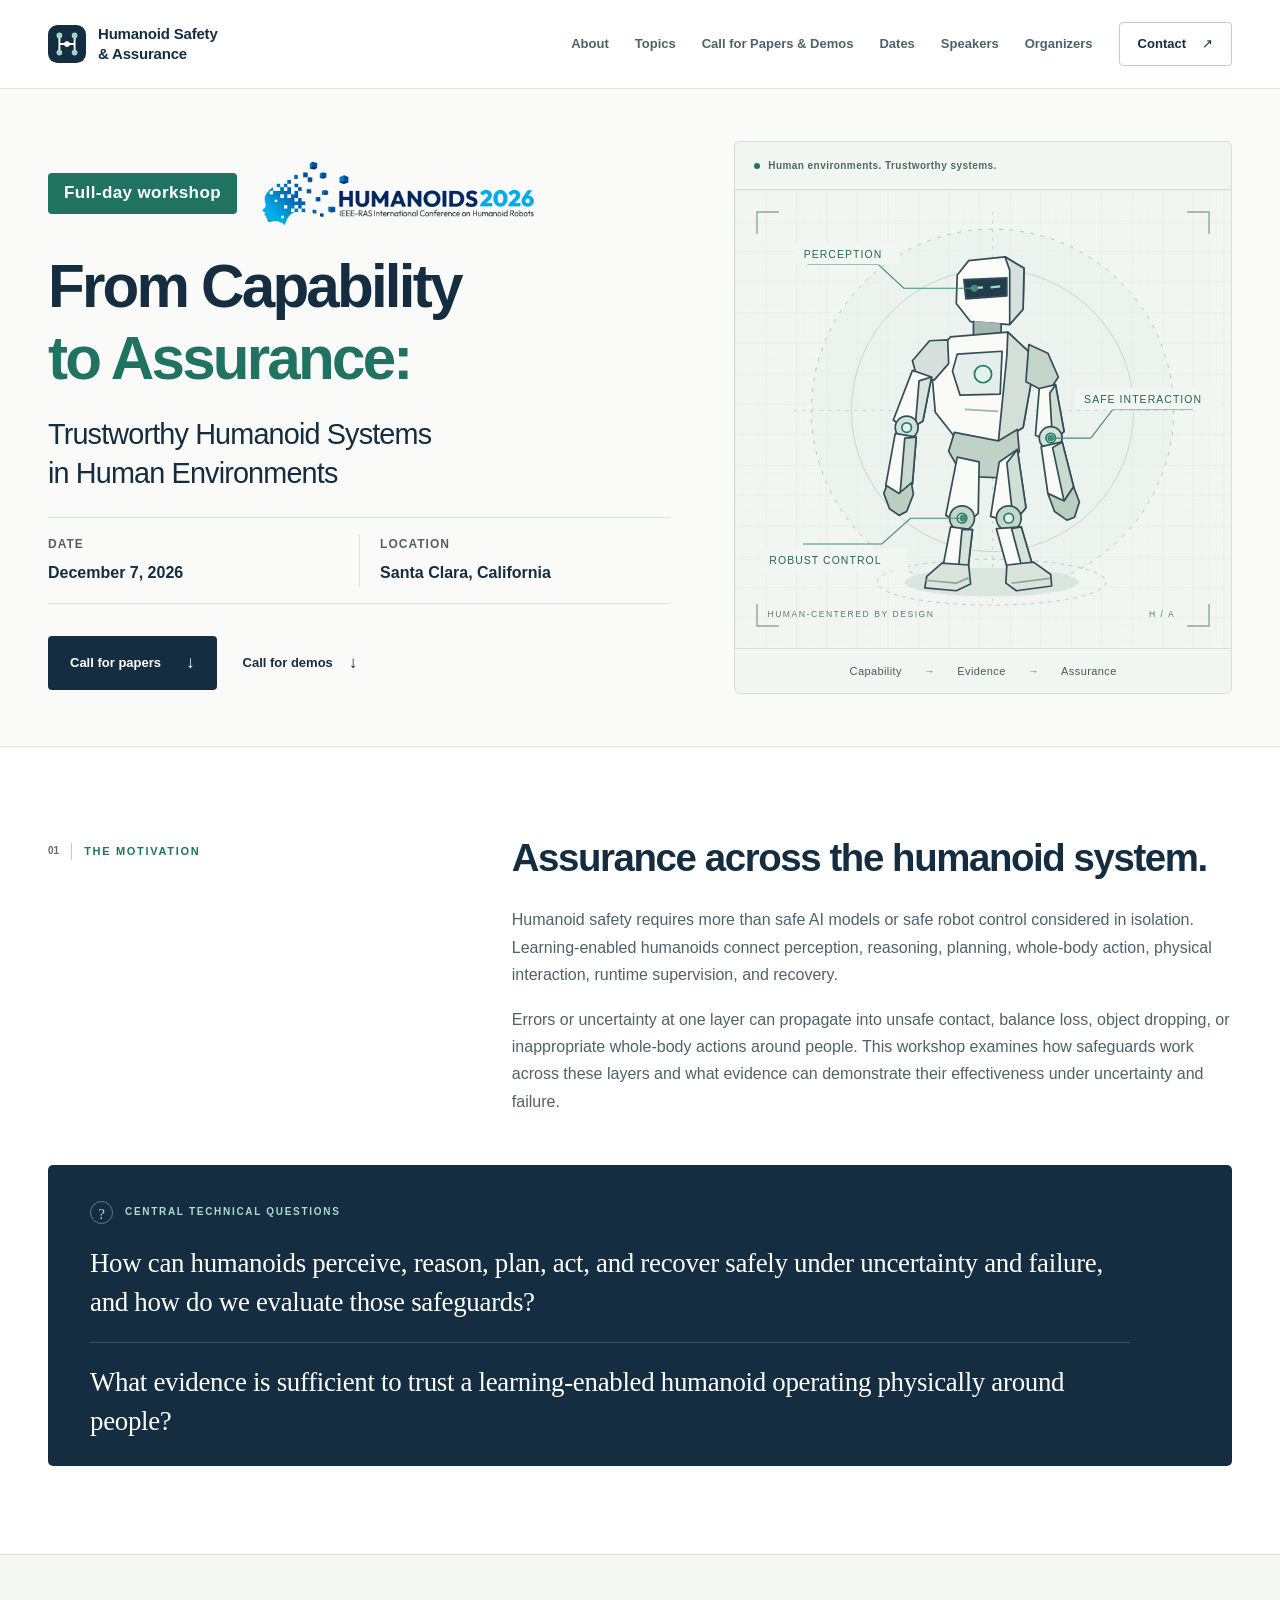
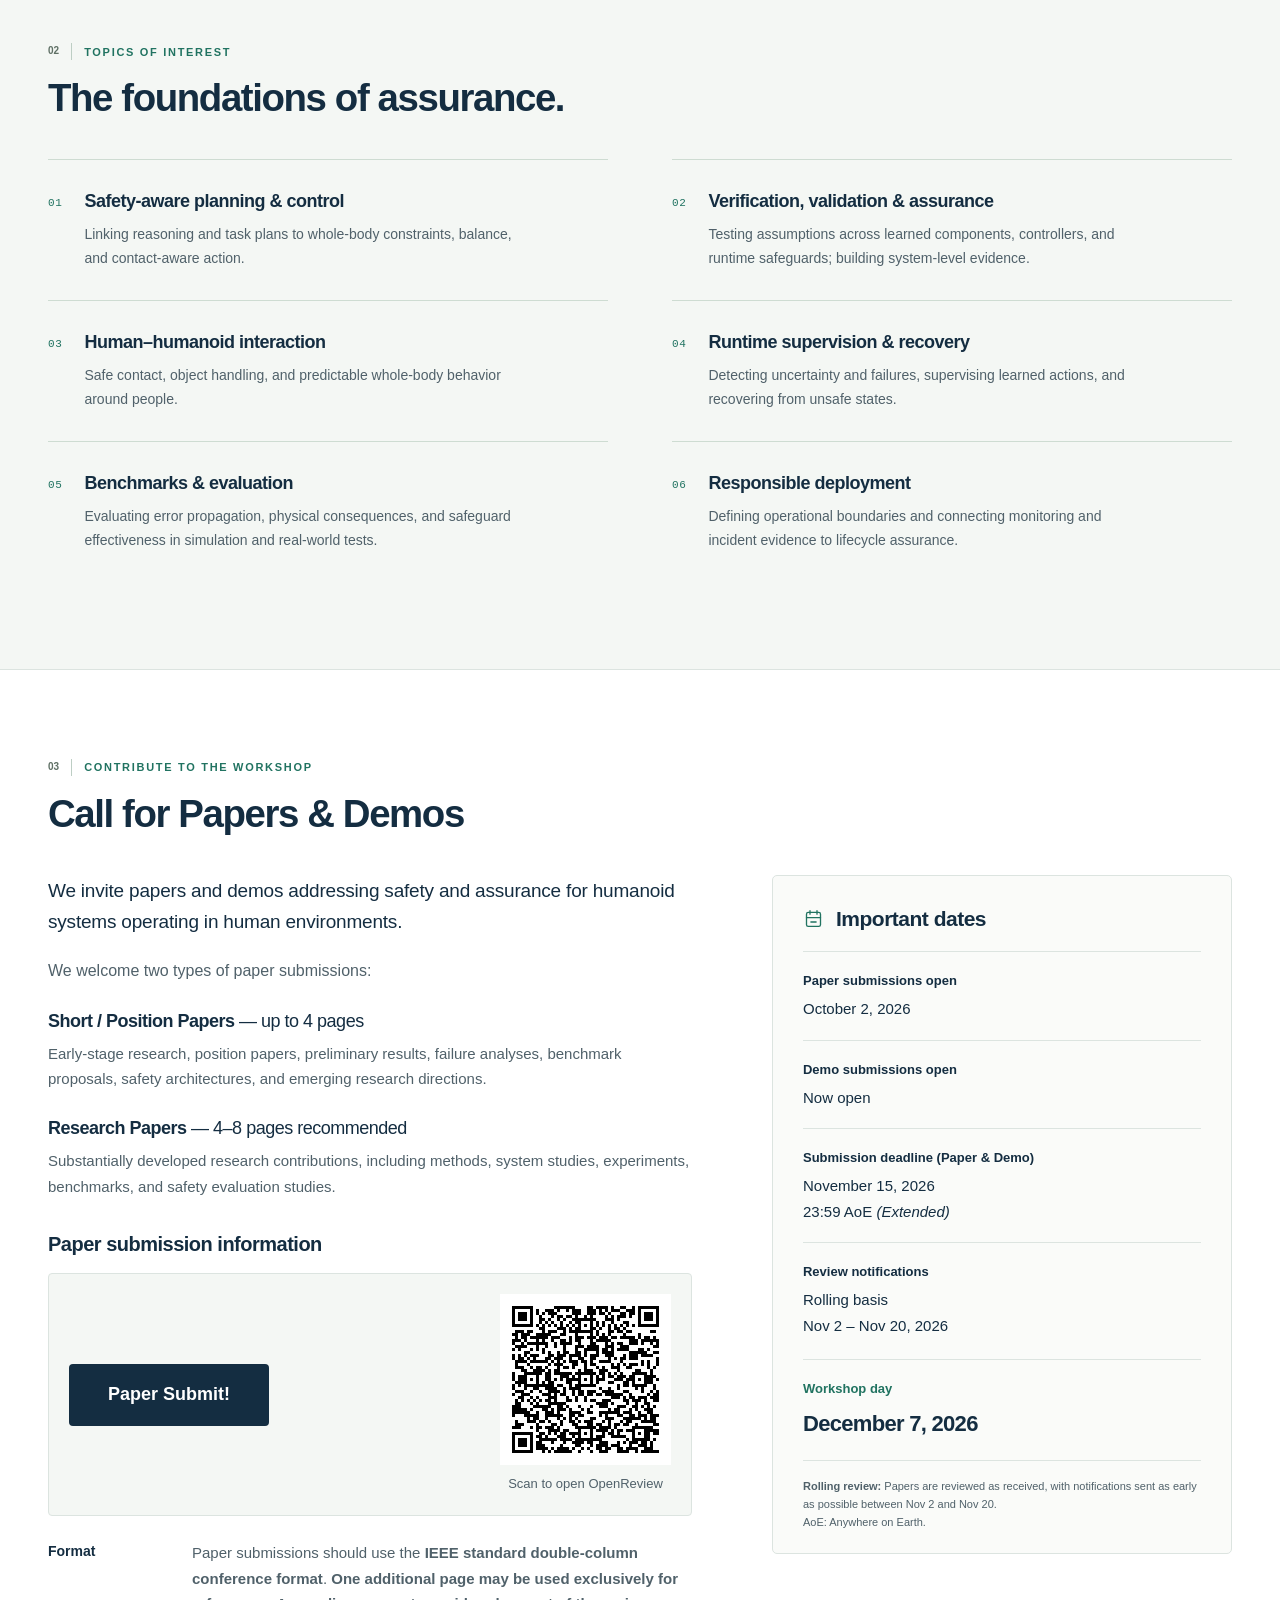
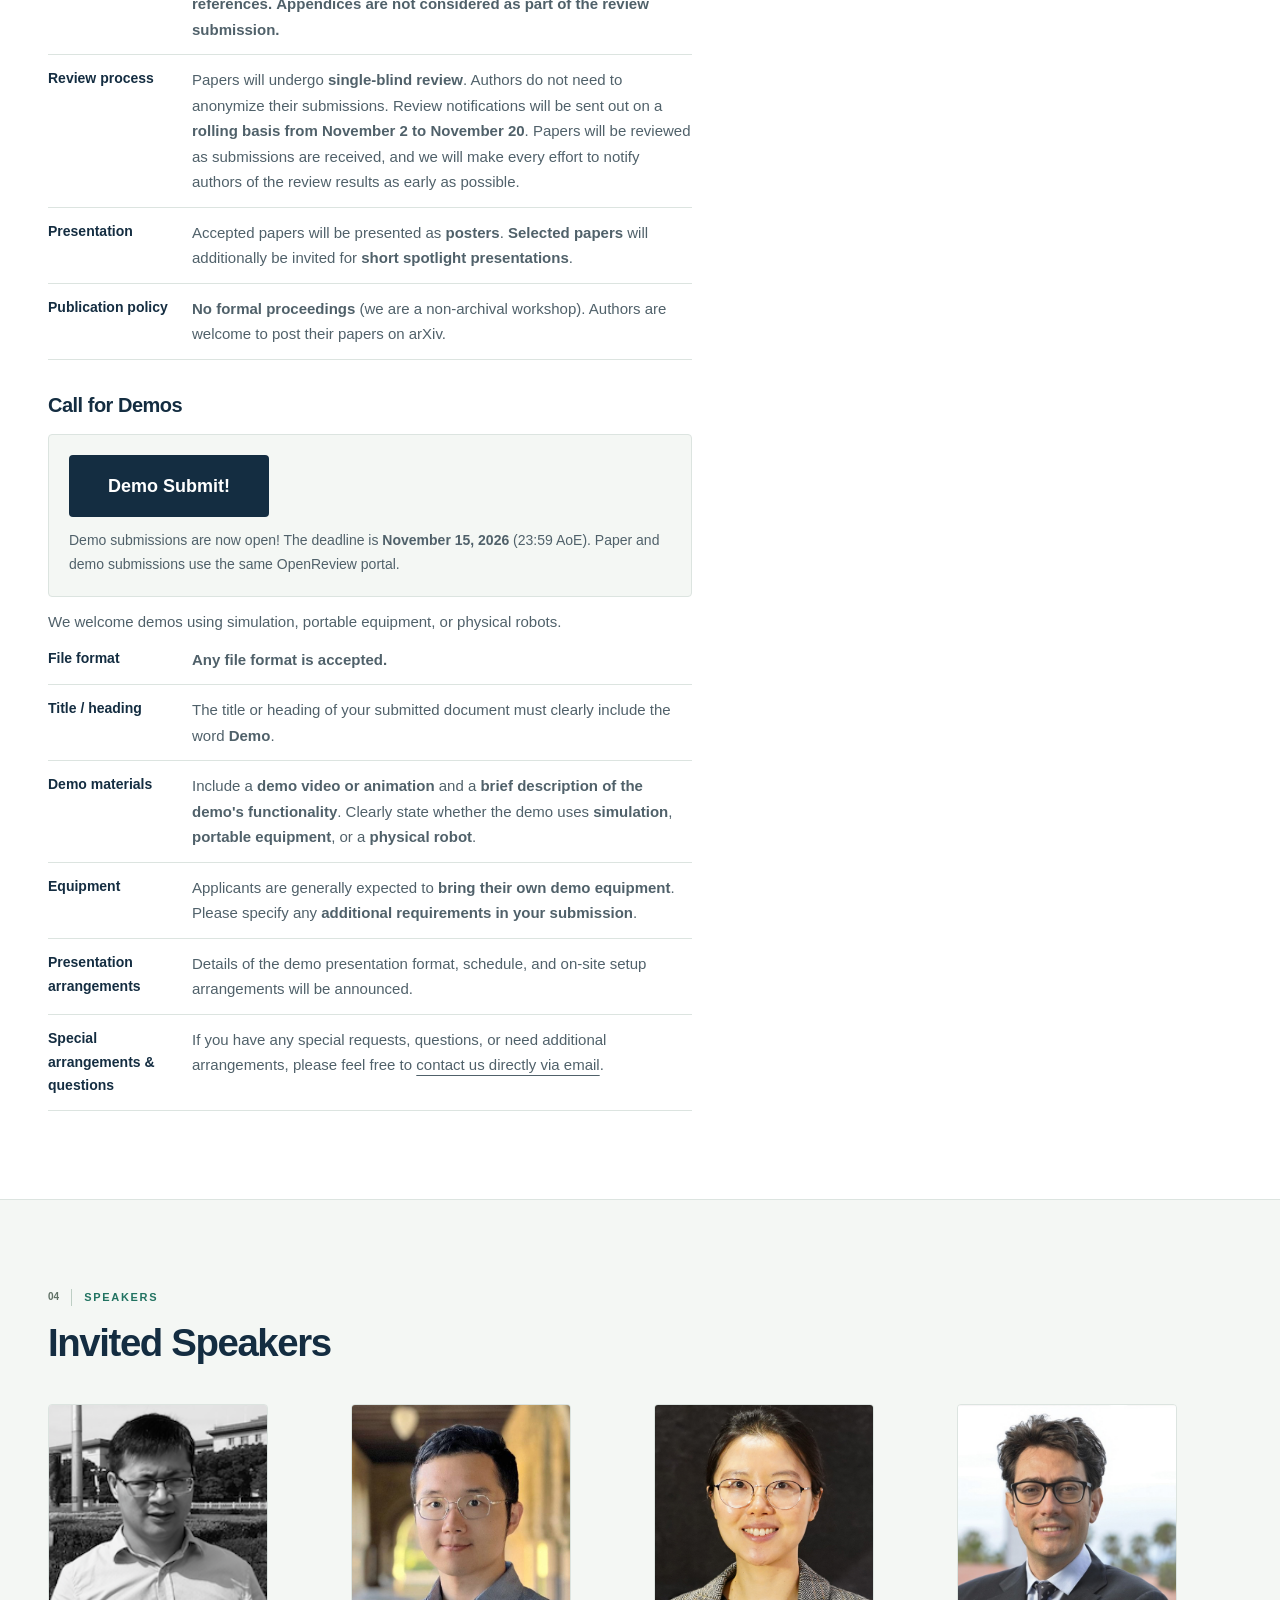
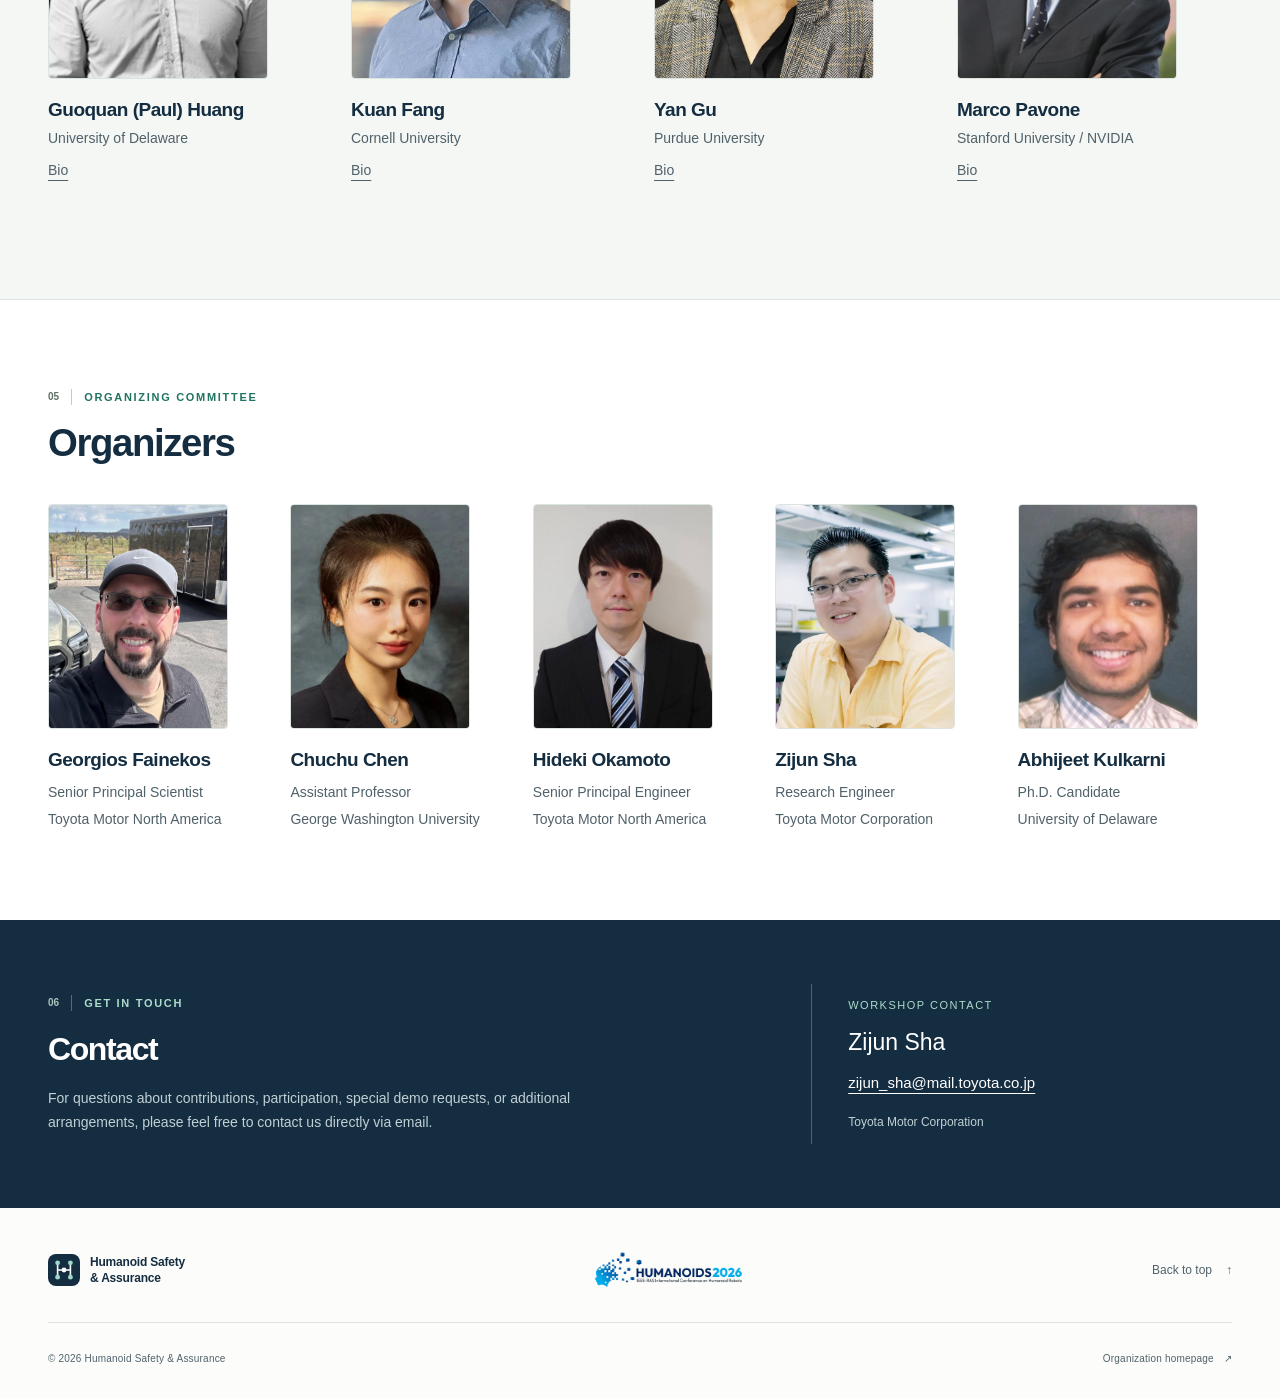
==== commit 9c6c76cd: "update submission deadlines, add rolling reviews, and publish speaker details" ====
--- a/humanoids2026/index.html
+++ b/humanoids2026/index.html
@@ -228,6 +228,8 @@
                   <dd>
                     Papers will undergo <strong>single-blind review</strong>.
                     Authors do not need to anonymize their submissions.
+                    Review notifications will be sent out on a <strong>rolling basis from November 2 to November 20</strong>.
+                    Papers will be reviewed as submissions are received, and we will make every effort to notify authors of the review results as early as possible.
                   </dd>
                 </div>
                 <div>
@@ -255,7 +257,7 @@
                     Demo Submit!
                   </a>
                   <p class="submission-portal-note">
-                    Paper and demo submissions use the same OpenReview portal.
+                    Demo submissions are now open! The deadline is <strong>November 15, 2026</strong> (23:59 AoE). Paper and demo submissions use the same OpenReview portal.
                   </p>
                 </div>
               </div>
@@ -296,6 +298,12 @@
                   <dd>
                     Details of the demo presentation format, schedule, and on-site
                     setup arrangements will be announced.
+                  </dd>
+                </div>
+                <div>
+                  <dt>Special arrangements &amp; questions</dt>
+                  <dd>
+                    If you have any special requests, questions, or need additional arrangements, please feel free to <a href="#contact">contact us directly via email</a>.
                   </dd>
                 </div>
               </dl>
@@ -315,26 +323,32 @@
                 <dd><time datetime="2026-10-02">October 2, 2026</time></dd>
               </div>
               <div>
-                <dt>Paper submission deadline</dt>
+                <dt>Demo submissions open</dt>
+                <dd>Now open</dd>
+              </div>
+              <div>
+                <dt>Submission deadline (Paper &amp; Demo)</dt>
                 <dd>
-                  <time datetime="2026-10-25">October 25, 2026</time><br>
-                  23:59 AoE
+                  <time datetime="2026-11-15">November 15, 2026</time><br>
+                  23:59 AoE <em>(Extended)</em>
                 </dd>
               </div>
               <div>
-                <dt>Paper acceptance notification</dt>
-                <dd><time datetime="2026-11-02">November 2, 2026</time></dd>
-              </div>
-              <div>
-                <dt>Demo submission dates</dt>
-                <dd>To be announced</dd>
+                <dt>Review notifications</dt>
+                <dd>
+                  Rolling basis<br>
+                  <time datetime="2026-11-02">Nov 2</time> – <time datetime="2026-11-20">Nov 20, 2026</time>
+                </dd>
               </div>
               <div class="confirmed-date">
                 <dt>Workshop day</dt>
                 <dd><time datetime="2026-12-07">December 7, 2026</time></dd>
               </div>
             </dl>
-            <p class="panel-note">AoE: Anywhere on Earth.</p>
+            <p class="panel-note">
+              <strong>Rolling review:</strong> Papers are reviewed as received, with notifications sent as early as possible between Nov 2 and Nov 20.<br>
+              AoE: Anywhere on Earth.
+            </p>
           </aside>
         </div>
       </div>
@@ -346,8 +360,6 @@
           <p class="eyebrow"><span class="section-index">04</span> Speakers</p>
           <h2 id="speakers-title">Invited Speakers</h2>
         </div>
-        <p class="status-label">Coming soon.</p>
-        <!--
         <div class="organizer-grid speaker-grid">
           <article class="organizer-card" aria-labelledby="speaker-paul-huang">
             <img class="organizer-photo" src="../assets/images/speakers/paul-huang.png"
@@ -376,20 +388,16 @@
               <p class="organizer-role"><a href="https://www.thetracelab.com/ygu.html" target="_blank" rel="noopener">Bio</a></p>
             </div>
           </article>
-          <article class="organizer-card speaker-placeholder-card" aria-labelledby="speaker-tba">
-            <div class="organizer-photo speaker-silhouette" role="img" aria-label="Silhouette placeholder">
-              <svg viewBox="0 0 120 150" aria-hidden="true" focusable="false">
-                <circle cx="60" cy="52" r="26"/>
-                <path d="M12 150c0-34 21-56 48-56s48 22 48 56z"/>
-              </svg>
-            </div>
-            <div class="organizer-details">
-              <h3 id="speaker-tba">More speakers</h3>
-              <p class="organizer-affiliation">To be announced</p>
-            </div>
-          </article>
-        </div>
-        -->
+          <article class="organizer-card" aria-labelledby="speaker-marco-pavone">
+            <img class="organizer-photo" src="../assets/images/speakers/marco-pavone.jpg"
+                 width="700" height="700" alt="Marco Pavone" loading="lazy" decoding="async">
+            <div class="organizer-details">
+              <h3 id="speaker-marco-pavone">Marco Pavone</h3>
+              <p class="organizer-affiliation">Stanford University / NVIDIA</p>
+              <p class="organizer-role"><a href="https://web.stanford.edu/~pavone/" target="_blank" rel="noopener">Bio</a></p>
+            </div>
+          </article>
+        </div>
       </div>
     </section>
 
@@ -455,7 +463,7 @@
         <div>
           <p class="eyebrow"><span class="section-index">06</span> Get in touch</p>
           <h2 id="contact-title">Contact</h2>
-          <p>For questions about contributions or participation, please contact us.</p>
+          <p>For questions about contributions, participation, special demo requests, or additional arrangements, please feel free to contact us directly via email.</p>
         </div>
         <div class="contact-card">
           <span class="contact-label">Workshop contact</span>
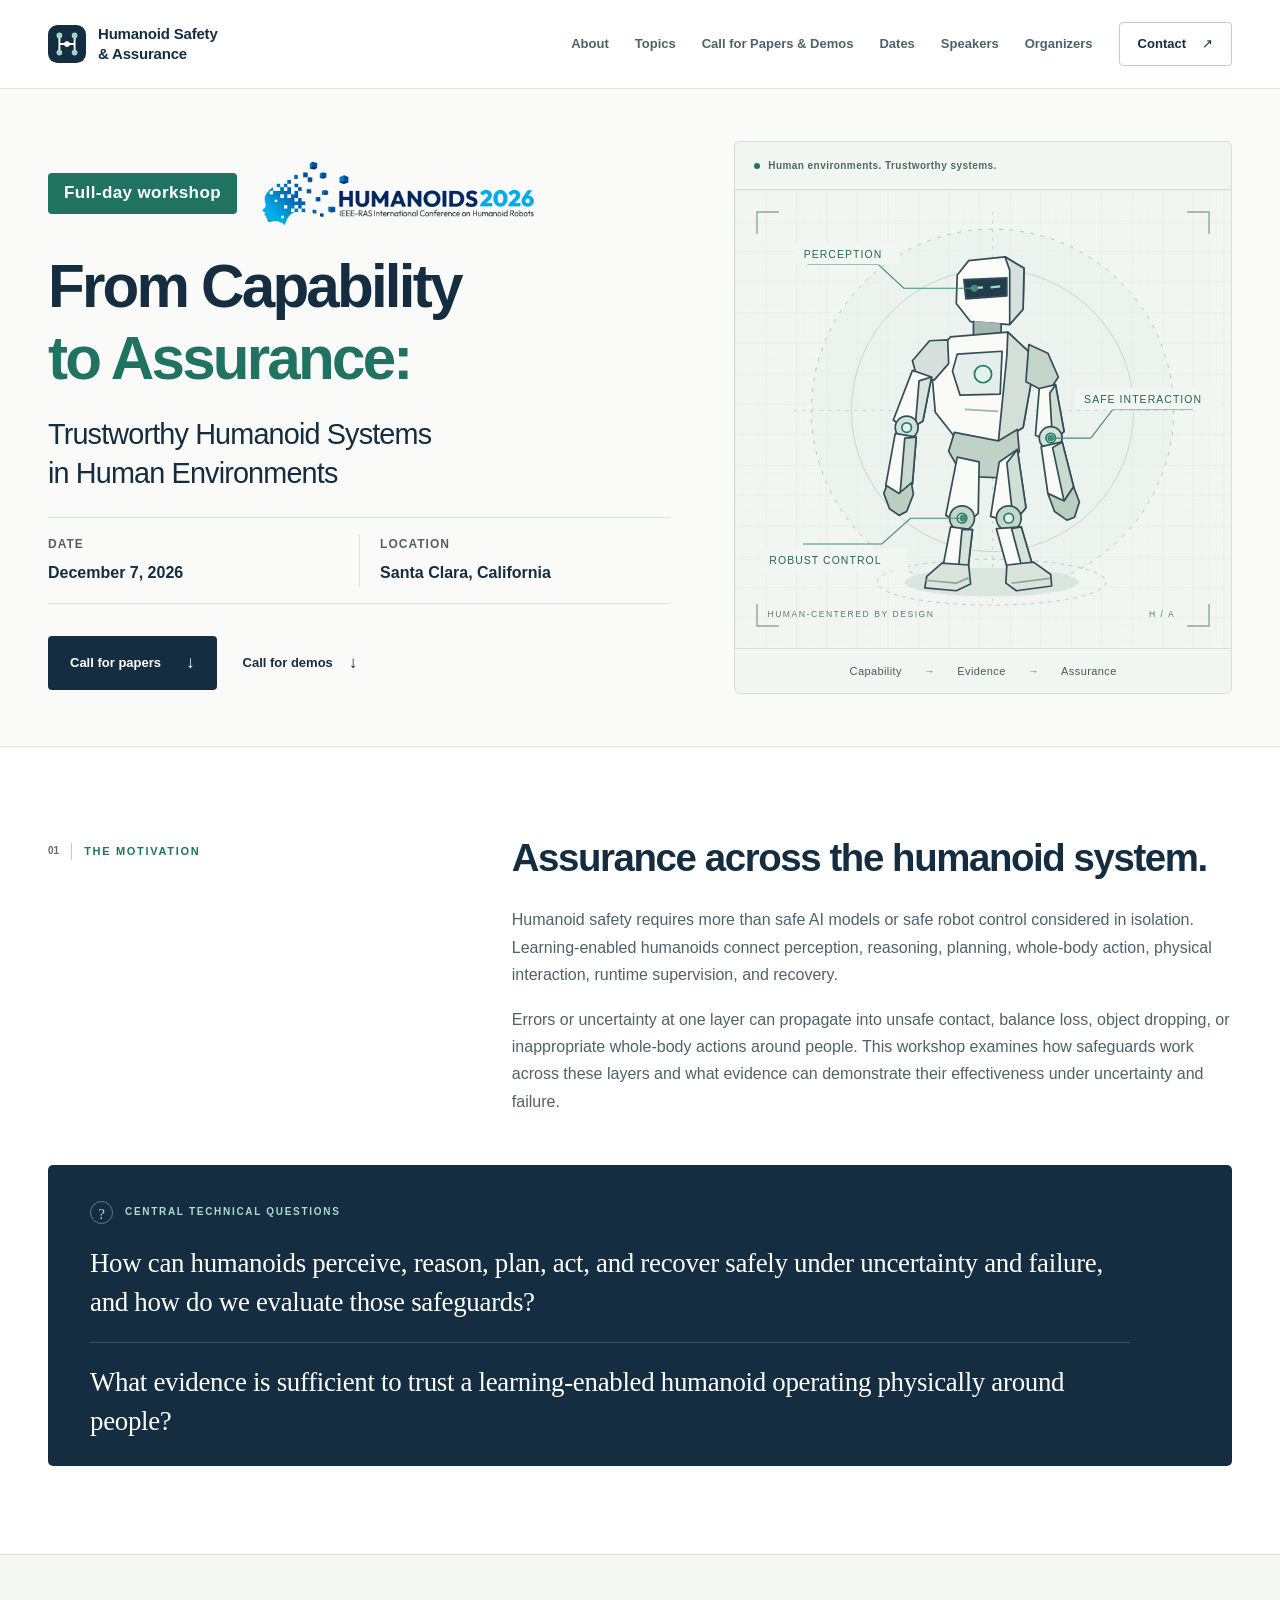
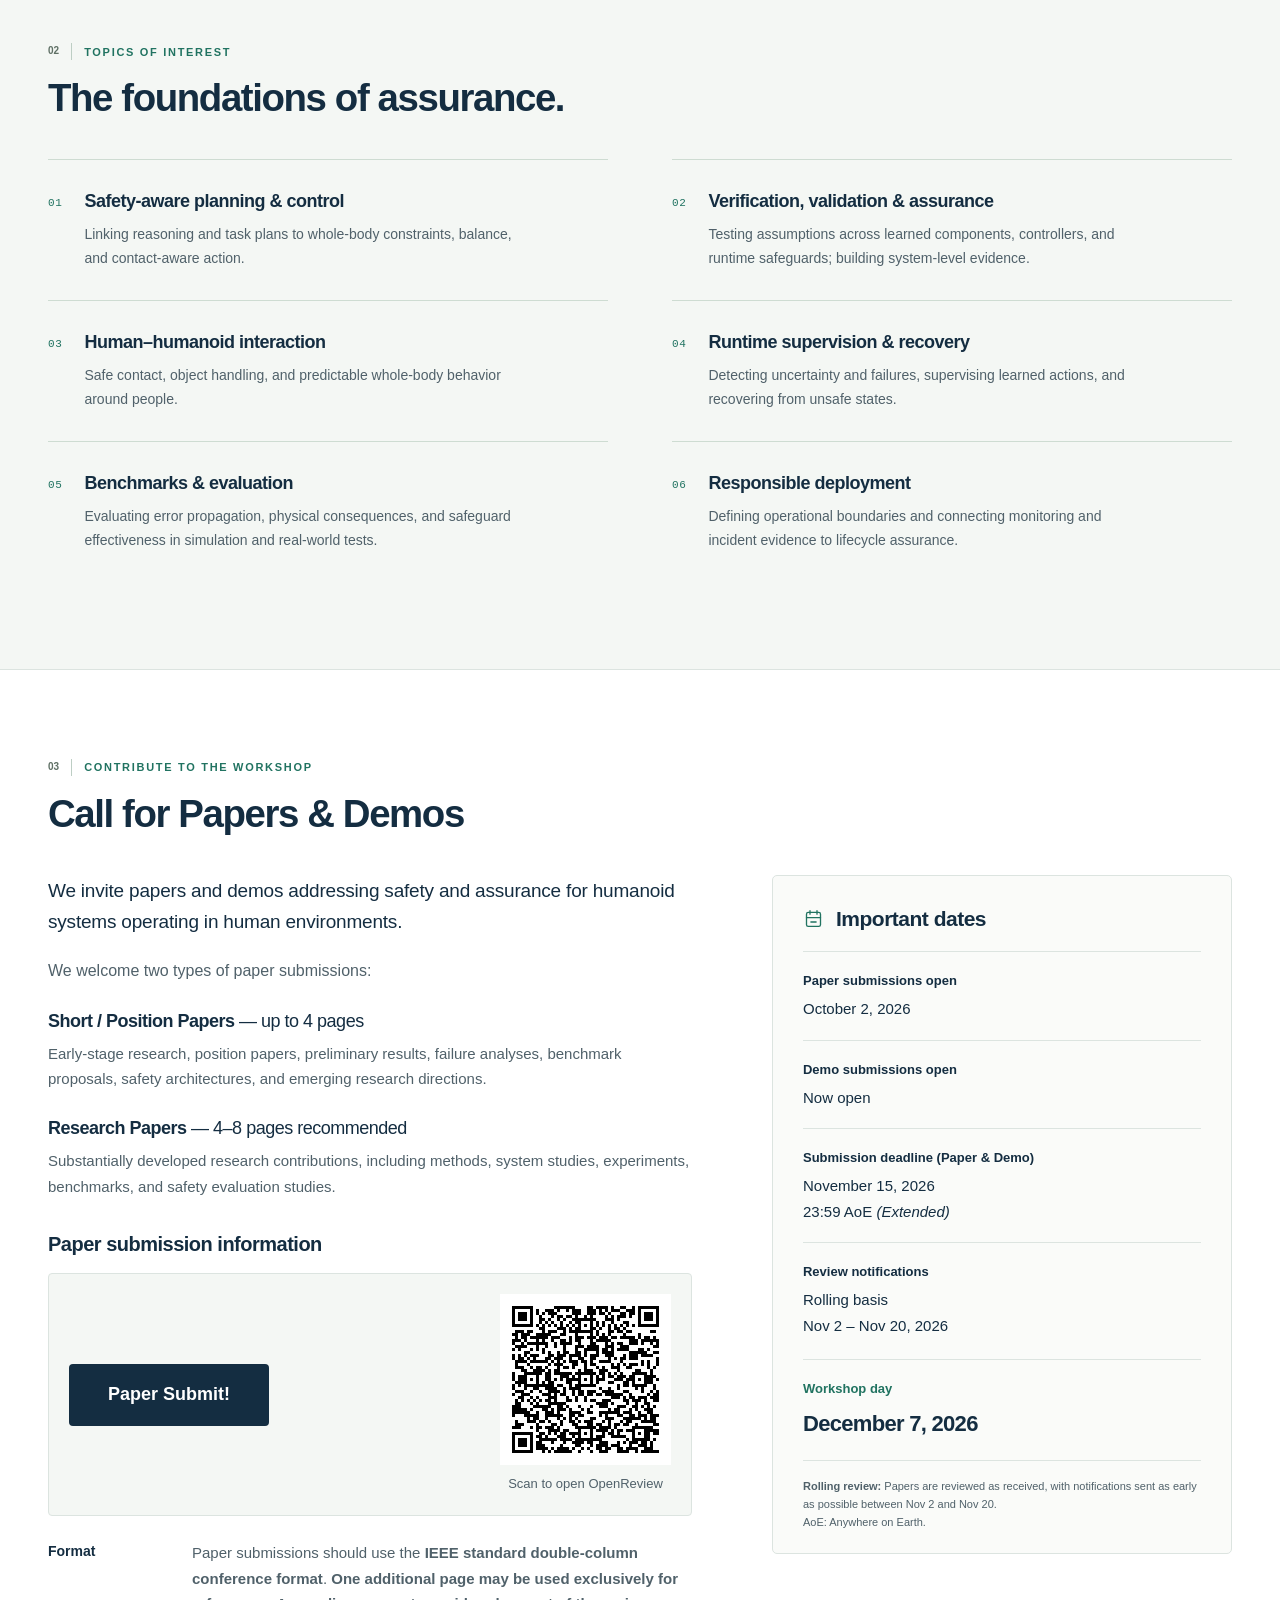
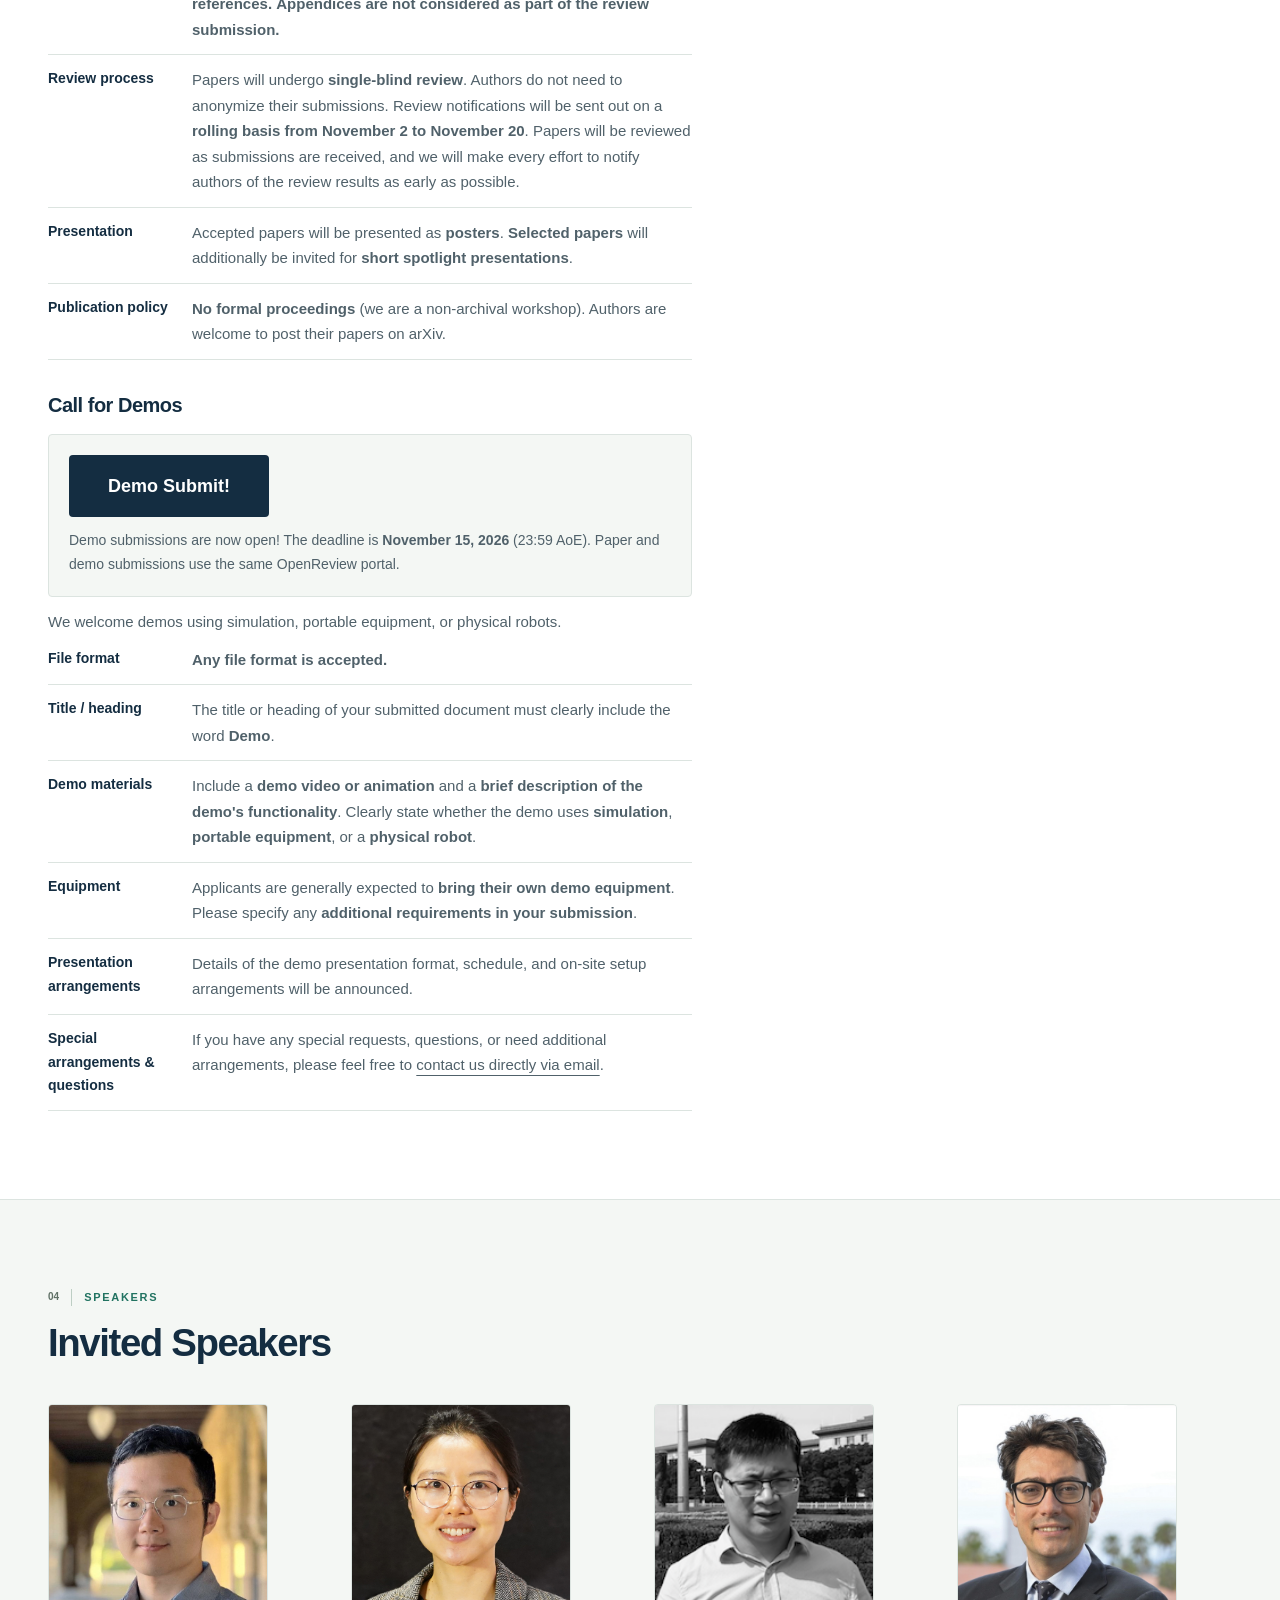
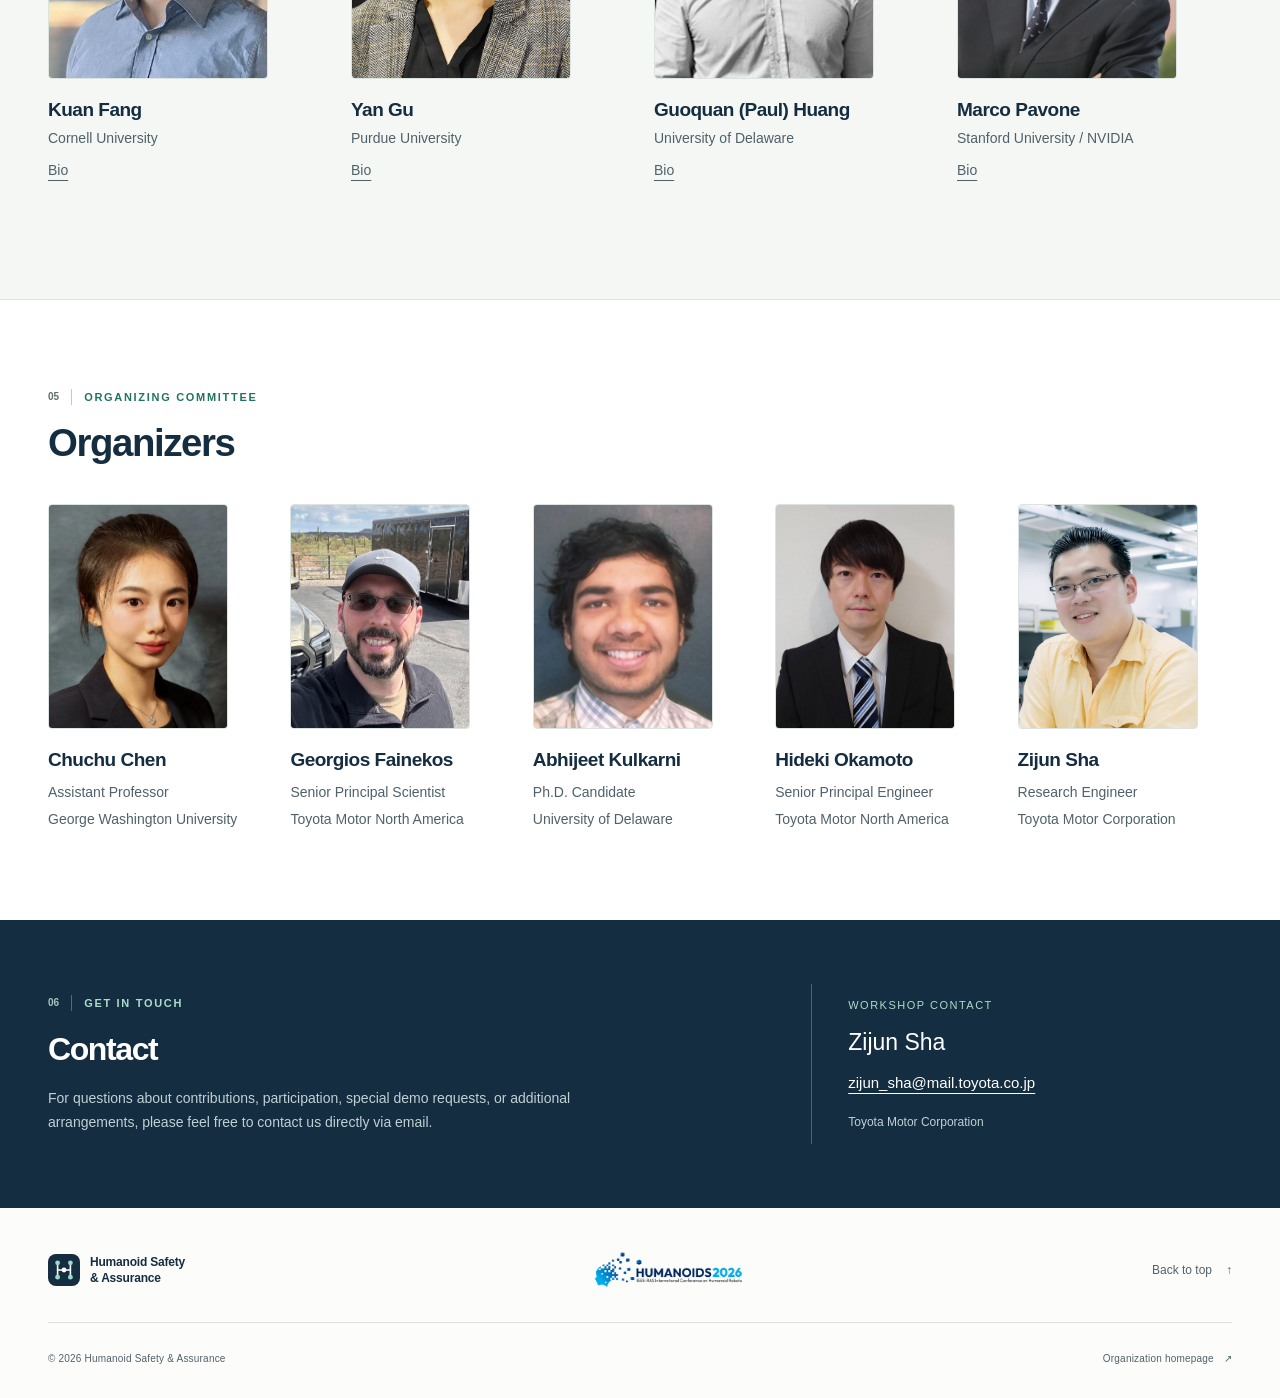
==== commit f55323c8: "arranged speakers and organizer alphabetically" ====
--- a/humanoids2026/index.html
+++ b/humanoids2026/index.html
@@ -361,6 +361,24 @@
           <h2 id="speakers-title">Invited Speakers</h2>
         </div>
         <div class="organizer-grid speaker-grid">
+          <article class="organizer-card" aria-labelledby="speaker-kuan-fang">
+            <img class="organizer-photo" src="../assets/images/speakers/kuan-fang.jpg"
+                 width="768" height="768" alt="Kuan Fang" loading="lazy" decoding="async">
+            <div class="organizer-details">
+              <h3 id="speaker-kuan-fang">Kuan Fang</h3>
+              <p class="organizer-affiliation">Cornell University</p>
+              <p class="organizer-role"><a href="https://kuanfang.github.io/" target="_blank" rel="noopener">Bio</a></p>
+            </div>
+          </article>
+          <article class="organizer-card" aria-labelledby="speaker-yan-gu">
+            <img class="organizer-photo" src="../assets/images/speakers/yan-gu.jpg"
+                 width="1187" height="1567" alt="Yan Gu" loading="lazy" decoding="async">
+            <div class="organizer-details">
+              <h3 id="speaker-yan-gu">Yan Gu</h3>
+              <p class="organizer-affiliation">Purdue University</p>
+              <p class="organizer-role"><a href="https://www.thetracelab.com/ygu.html" target="_blank" rel="noopener">Bio</a></p>
+            </div>
+          </article>
           <article class="organizer-card" aria-labelledby="speaker-paul-huang">
             <img class="organizer-photo" src="../assets/images/speakers/paul-huang.png"
                  width="222" height="240" alt="Guoquan (Paul) Huang" loading="lazy" decoding="async">
@@ -368,24 +386,6 @@
               <h3 id="speaker-paul-huang">Guoquan (Paul) Huang</h3>
               <p class="organizer-affiliation">University of Delaware</p>
               <p class="organizer-role"><a href="https://udel.edu/~ghuang/" target="_blank" rel="noopener">Bio</a></p>
-            </div>
-          </article>
-          <article class="organizer-card" aria-labelledby="speaker-kuan-fang">
-            <img class="organizer-photo" src="../assets/images/speakers/kuan-fang.jpg"
-                 width="768" height="768" alt="Kuan Fang" loading="lazy" decoding="async">
-            <div class="organizer-details">
-              <h3 id="speaker-kuan-fang">Kuan Fang</h3>
-              <p class="organizer-affiliation">Cornell University</p>
-              <p class="organizer-role"><a href="https://kuanfang.github.io/" target="_blank" rel="noopener">Bio</a></p>
-            </div>
-          </article>
-          <article class="organizer-card" aria-labelledby="speaker-yan-gu">
-            <img class="organizer-photo" src="../assets/images/speakers/yan-gu.jpg"
-                 width="1187" height="1567" alt="Yan Gu" loading="lazy" decoding="async">
-            <div class="organizer-details">
-              <h3 id="speaker-yan-gu">Yan Gu</h3>
-              <p class="organizer-affiliation">Purdue University</p>
-              <p class="organizer-role"><a href="https://www.thetracelab.com/ygu.html" target="_blank" rel="noopener">Bio</a></p>
             </div>
           </article>
           <article class="organizer-card" aria-labelledby="speaker-marco-pavone">
@@ -409,6 +409,15 @@
         </div>
         <!-- Names, roles, and affiliations follow the proposal; card order follows the organizer's request. -->
         <div class="organizer-grid">
+          <article class="organizer-card" aria-labelledby="organizer-chuchu-chen">
+            <img class="organizer-photo" src="../assets/images/organizers/chuchu-chen.jpg"
+                 width="240" height="300" alt="Chuchu Chen" loading="lazy" decoding="async">
+            <div class="organizer-details">
+              <h3 id="organizer-chuchu-chen">Chuchu Chen</h3>
+              <p class="organizer-role">Assistant Professor</p>
+              <p class="organizer-affiliation">George Washington University</p>
+            </div>
+          </article>
           <article class="organizer-card" aria-labelledby="organizer-georgios-fainekos">
             <img class="organizer-photo" src="../assets/images/organizers/georgios-fainekos.jpg"
                  width="240" height="300" alt="Georgios Fainekos" loading="lazy" decoding="async">
@@ -418,13 +427,13 @@
               <p class="organizer-affiliation">Toyota Motor North America</p>
             </div>
           </article>
-          <article class="organizer-card" aria-labelledby="organizer-chuchu-chen">
-            <img class="organizer-photo" src="../assets/images/organizers/chuchu-chen.jpg"
-                 width="240" height="300" alt="Chuchu Chen" loading="lazy" decoding="async">
-            <div class="organizer-details">
-              <h3 id="organizer-chuchu-chen">Chuchu Chen</h3>
-              <p class="organizer-role">Assistant Professor</p>
-              <p class="organizer-affiliation">George Washington University</p>
+          <article class="organizer-card" aria-labelledby="organizer-abhijeet-kulkarni">
+            <img class="organizer-photo" src="../assets/images/organizers/abhijeet.jpeg"
+                 width="240" height="300" alt="Abhijeet Kulkarni" loading="lazy" decoding="async">
+            <div class="organizer-details">
+              <h3 id="organizer-abhijeet-kulkarni">Abhijeet Kulkarni</h3>
+              <p class="organizer-role">Ph.D. Candidate</p>
+              <p class="organizer-affiliation">University of Delaware</p>
             </div>
           </article>
           <article class="organizer-card" aria-labelledby="organizer-hideki-okamoto">
@@ -443,15 +452,6 @@
               <h3 id="organizer-zijun-sha">Zijun Sha</h3>
               <p class="organizer-role">Research Engineer</p>
               <p class="organizer-affiliation">Toyota Motor Corporation</p>
-            </div>
-          </article>
-          <article class="organizer-card" aria-labelledby="organizer-abhijeet-kulkarni">
-            <img class="organizer-photo" src="../assets/images/organizers/abhijeet.jpeg"
-                 width="240" height="300" alt="Abhijeet Kulkarni" loading="lazy" decoding="async">
-            <div class="organizer-details">
-              <h3 id="organizer-abhijeet-kulkarni">Abhijeet Kulkarni</h3>
-              <p class="organizer-role">Ph.D. Candidate</p>
-              <p class="organizer-affiliation">University of Delaware</p>
             </div>
           </article>
         </div>
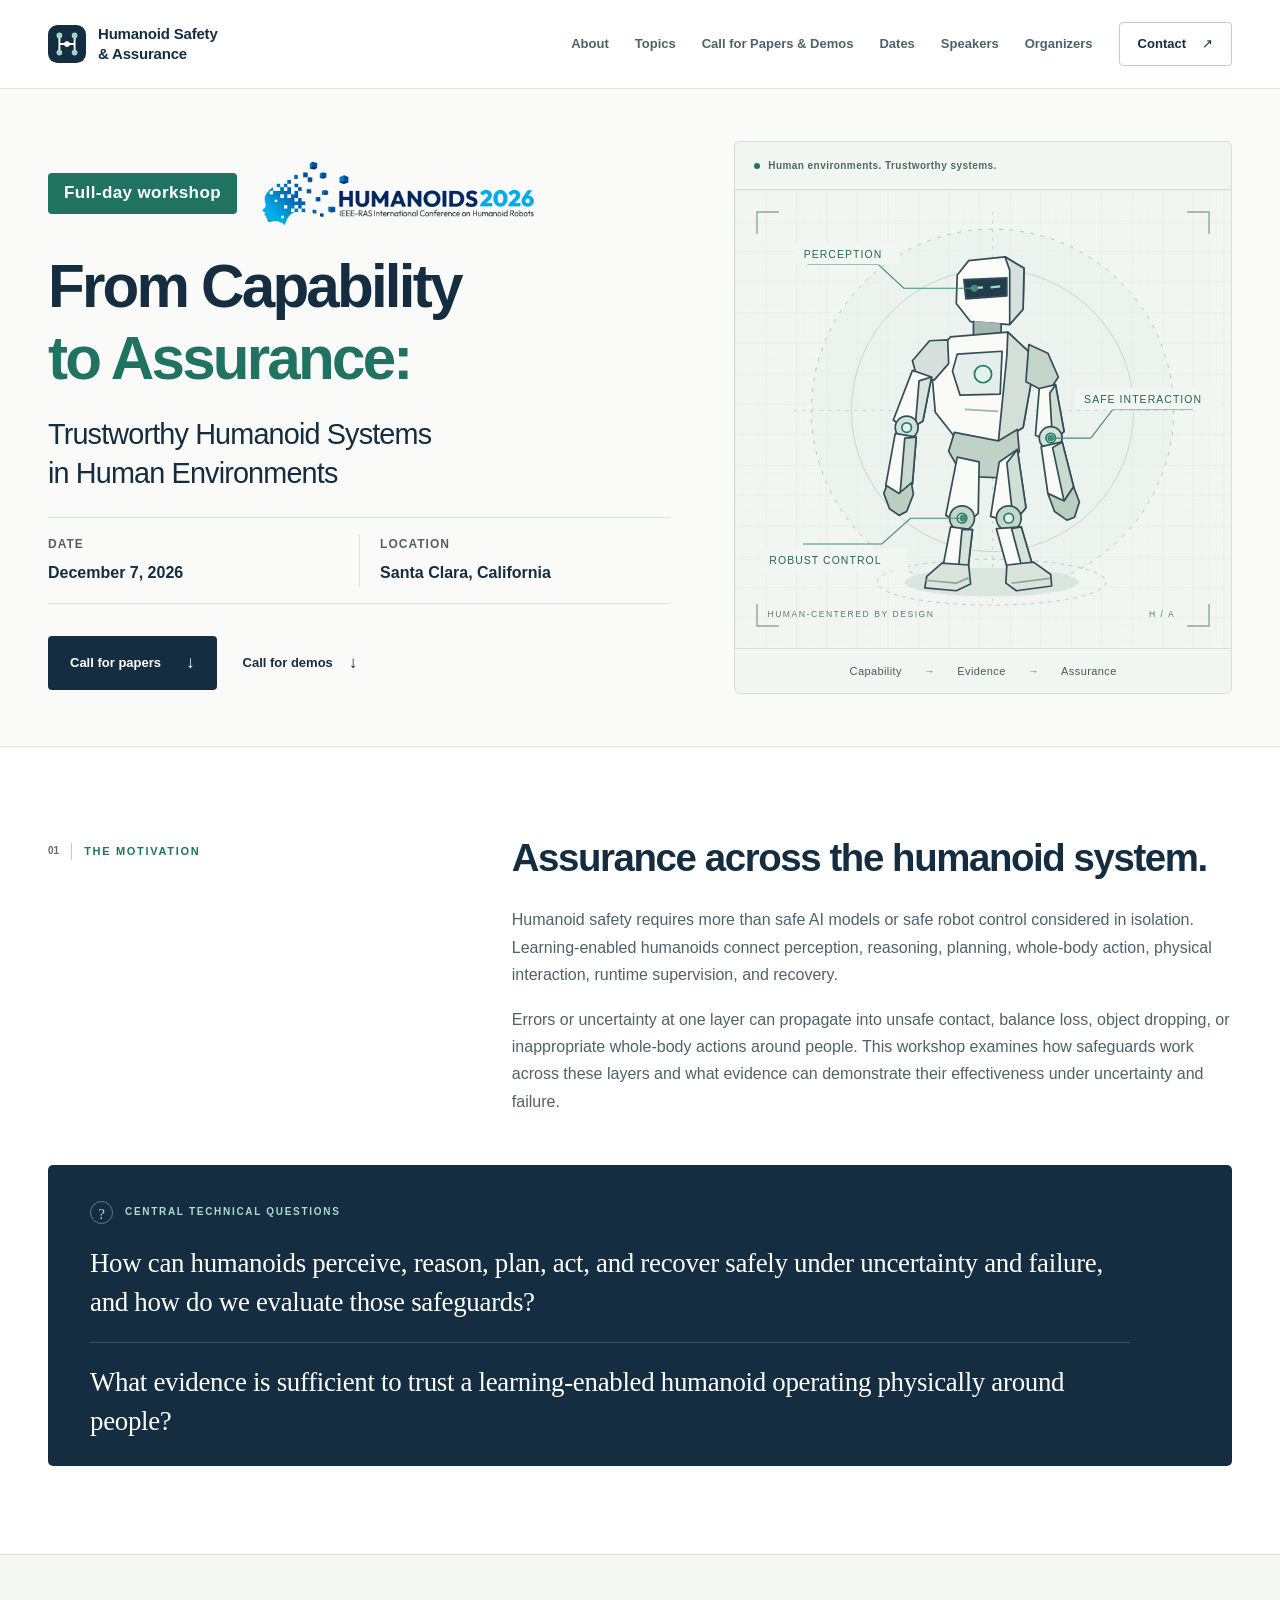
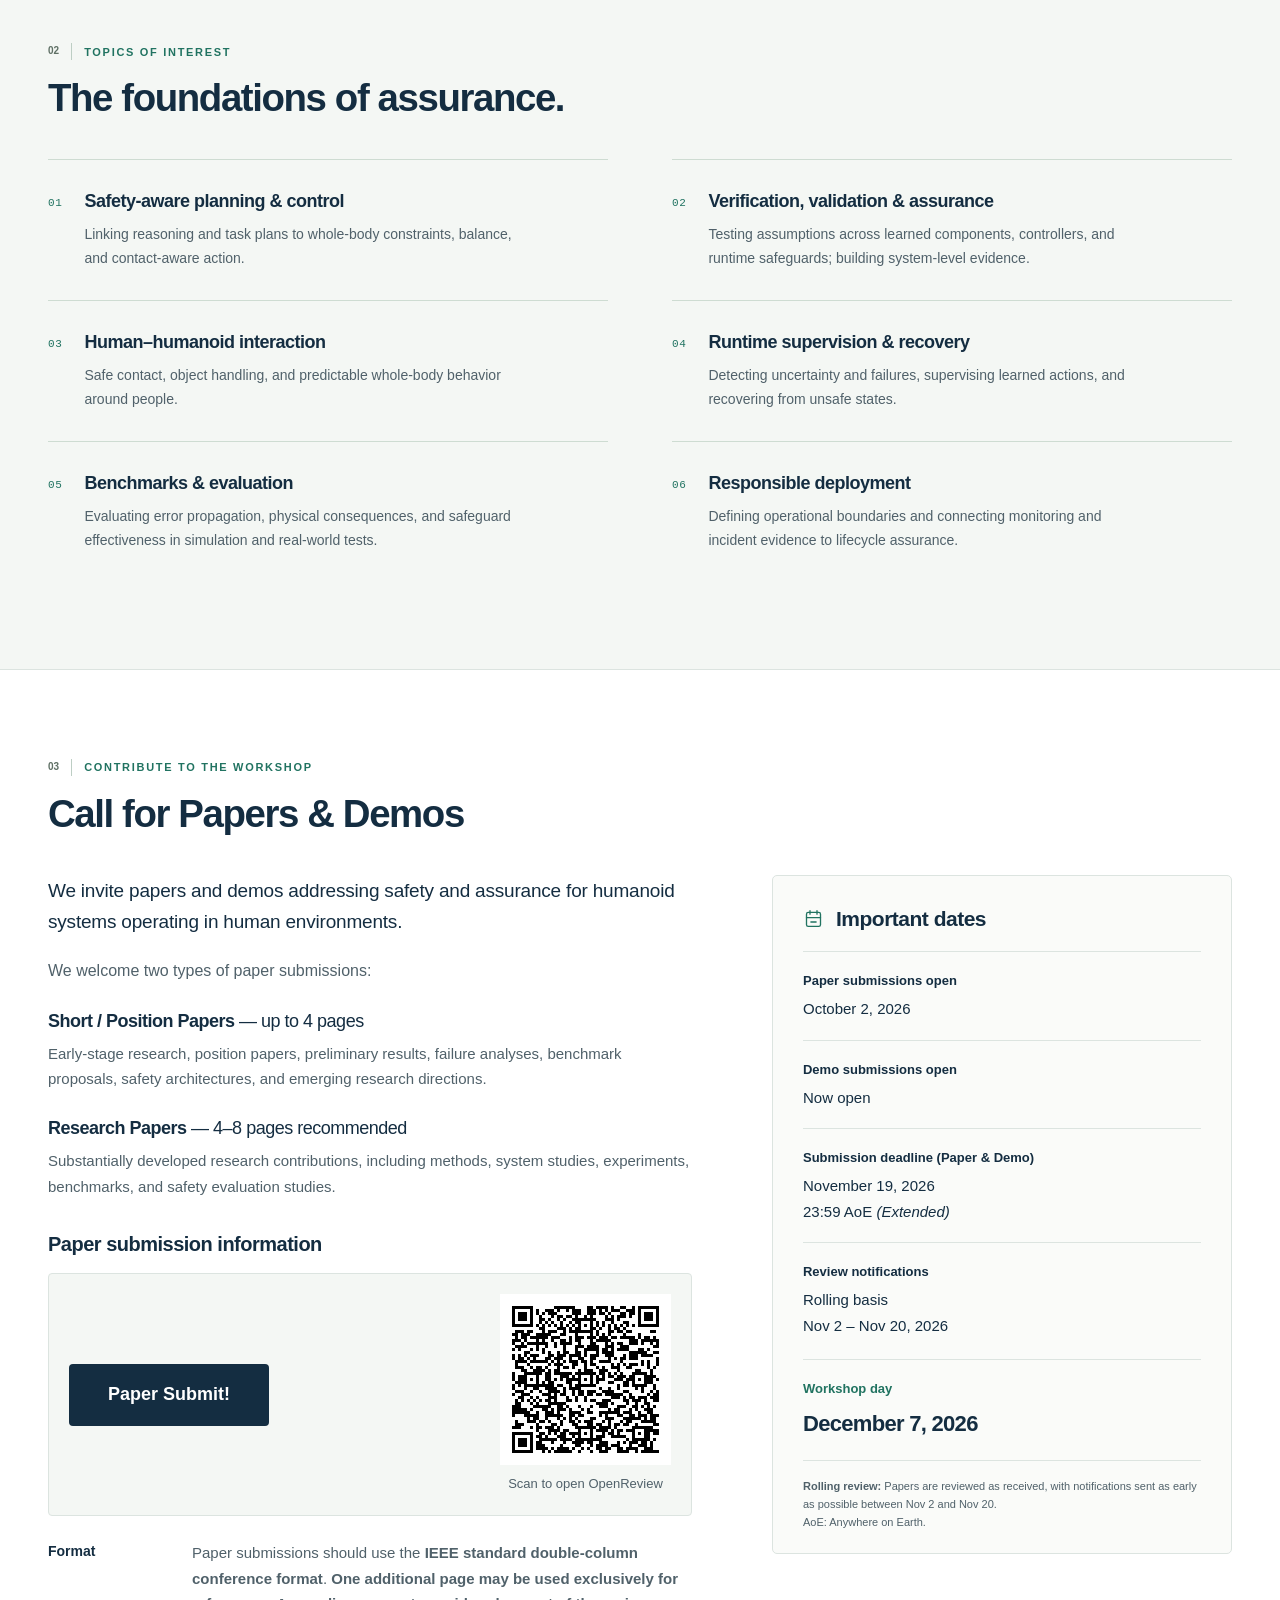
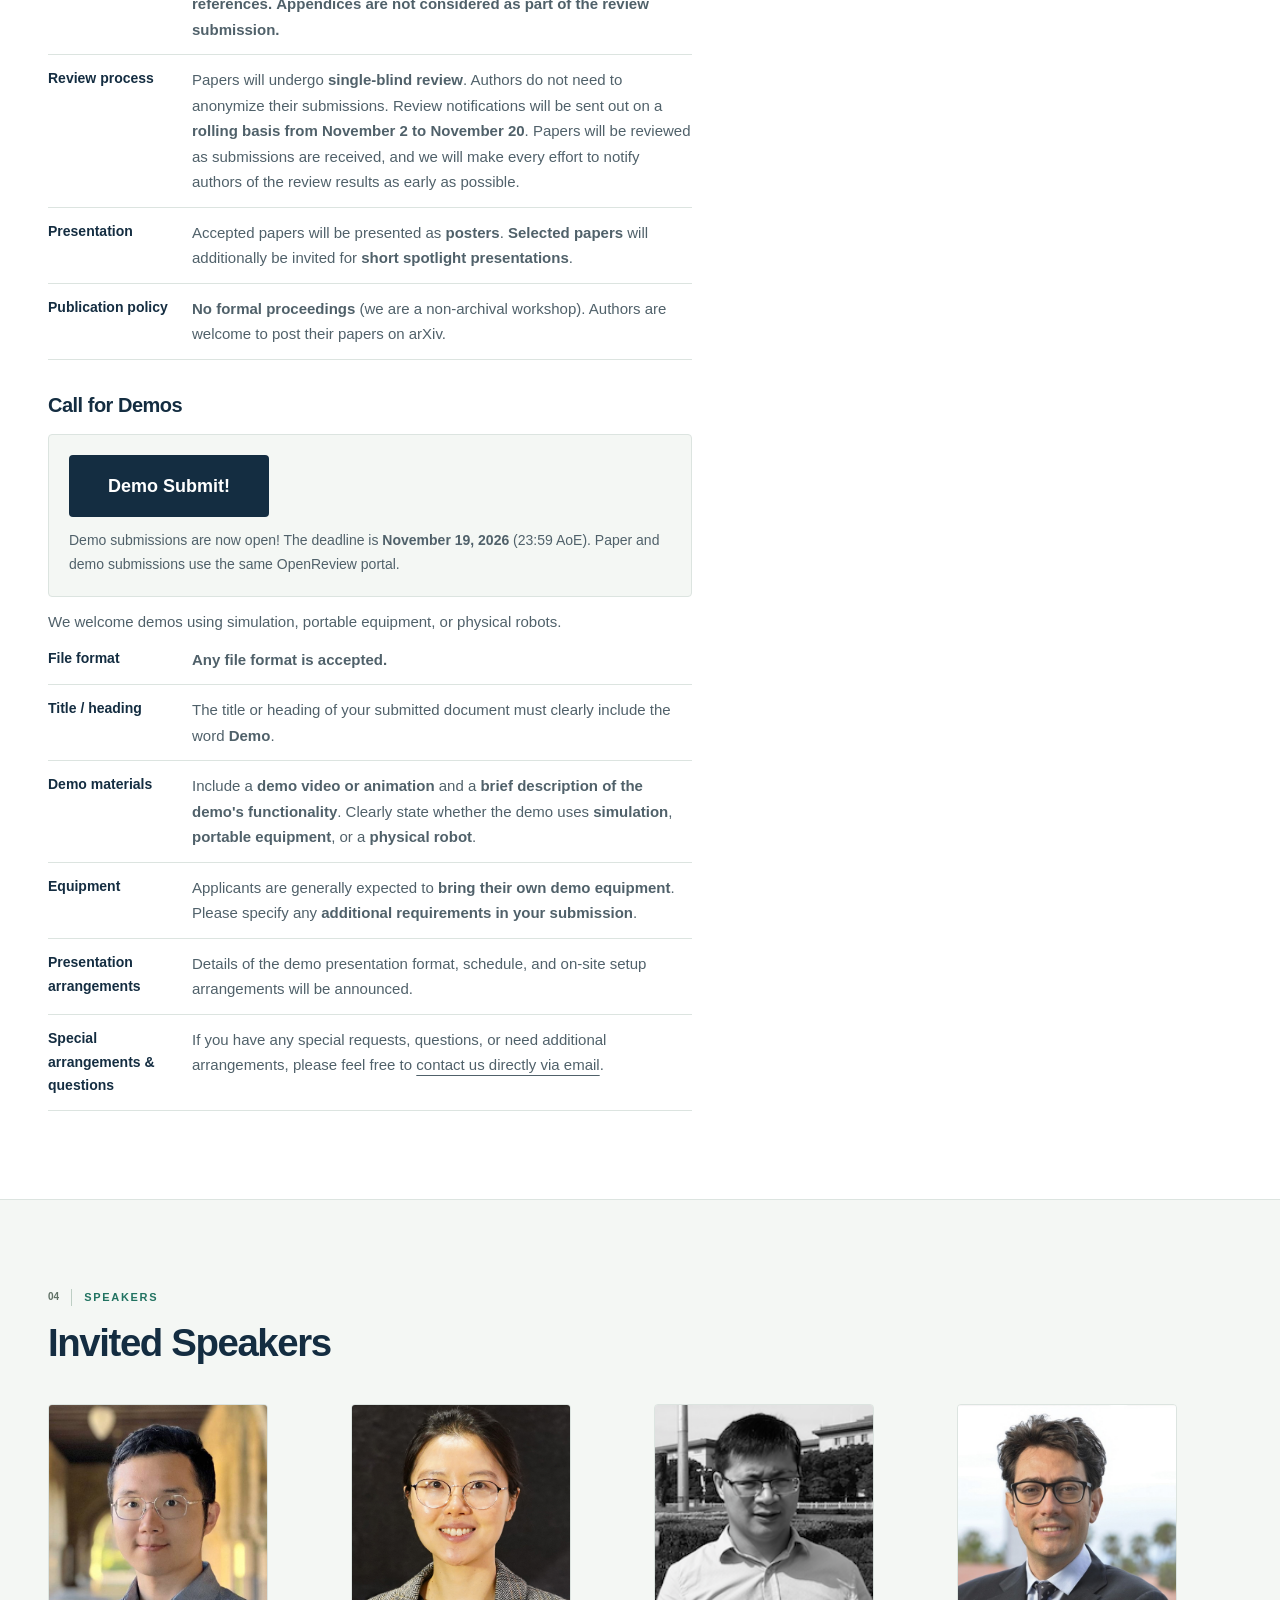
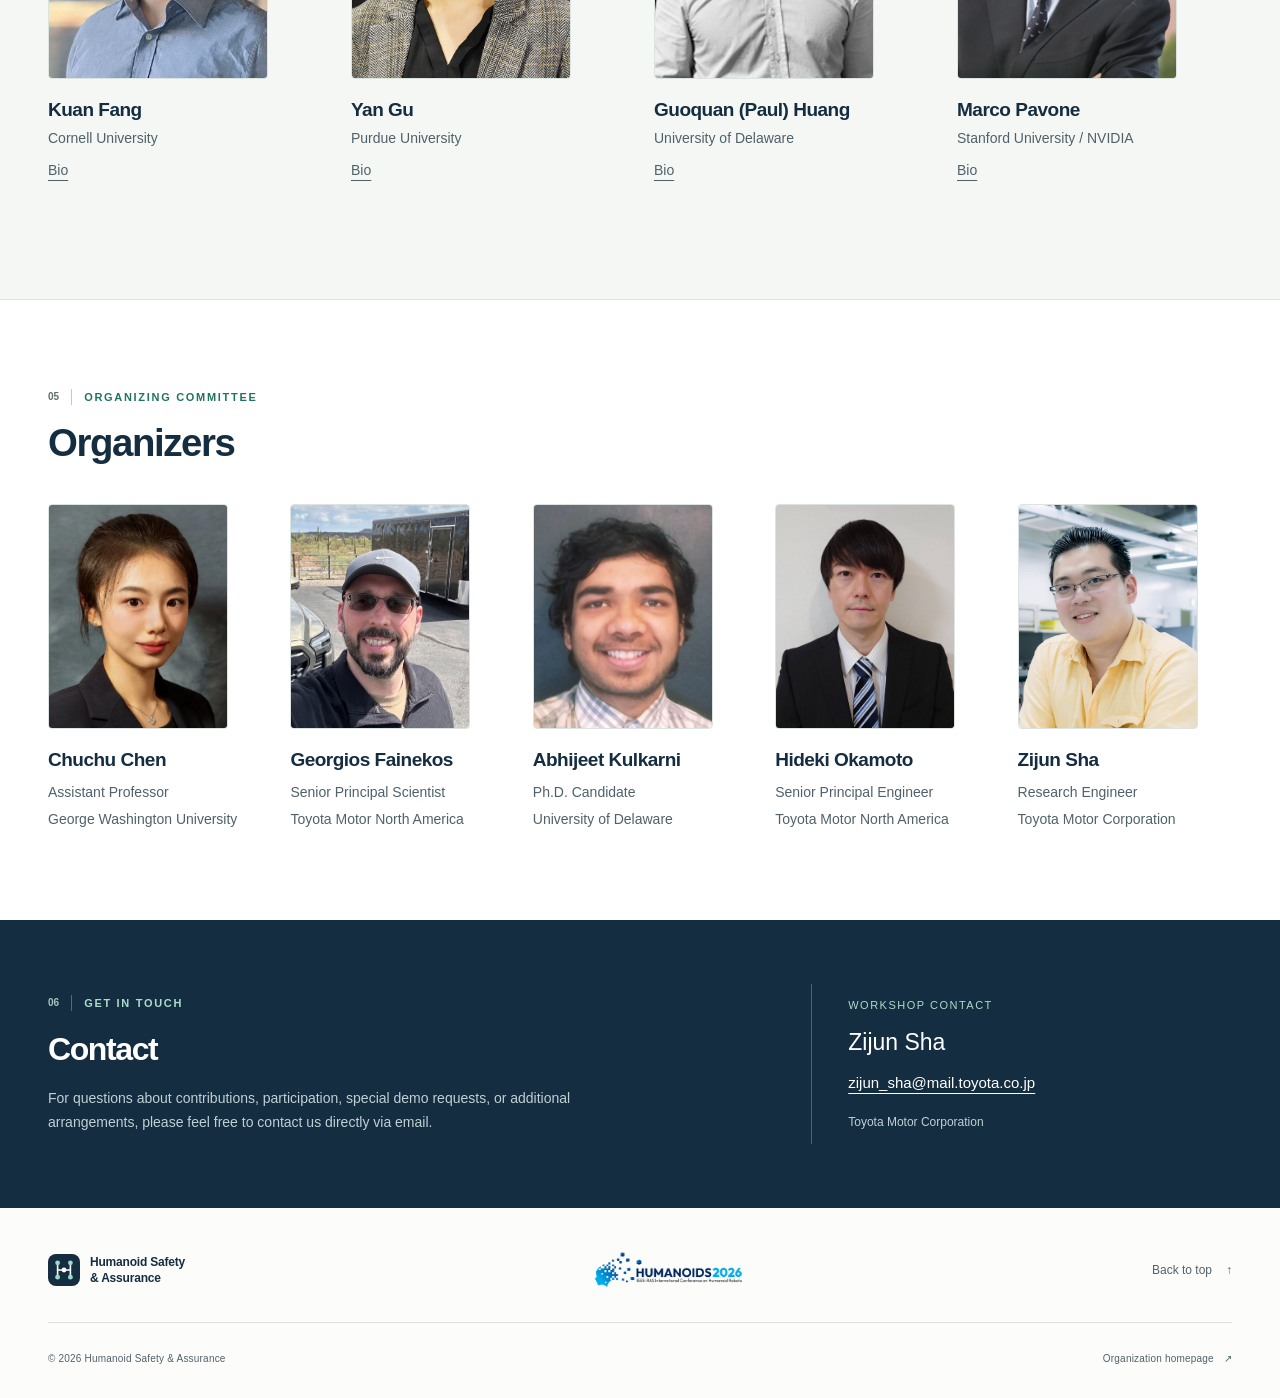
==== commit 9aebe31b: "Update index.html" ====
--- a/humanoids2026/index.html
+++ b/humanoids2026/index.html
@@ -257,7 +257,7 @@
                     Demo Submit!
                   </a>
                   <p class="submission-portal-note">
-                    Demo submissions are now open! The deadline is <strong>November 15, 2026</strong> (23:59 AoE). Paper and demo submissions use the same OpenReview portal.
+                    Demo submissions are now open! The deadline is <strong>November 19, 2026</strong> (23:59 AoE). Paper and demo submissions use the same OpenReview portal.
                   </p>
                 </div>
               </div>
@@ -329,7 +329,7 @@
               <div>
                 <dt>Submission deadline (Paper &amp; Demo)</dt>
                 <dd>
-                  <time datetime="2026-11-15">November 15, 2026</time><br>
+                  <time datetime="2026-11-15">November 19, 2026</time><br>
                   23:59 AoE <em>(Extended)</em>
                 </dd>
               </div>
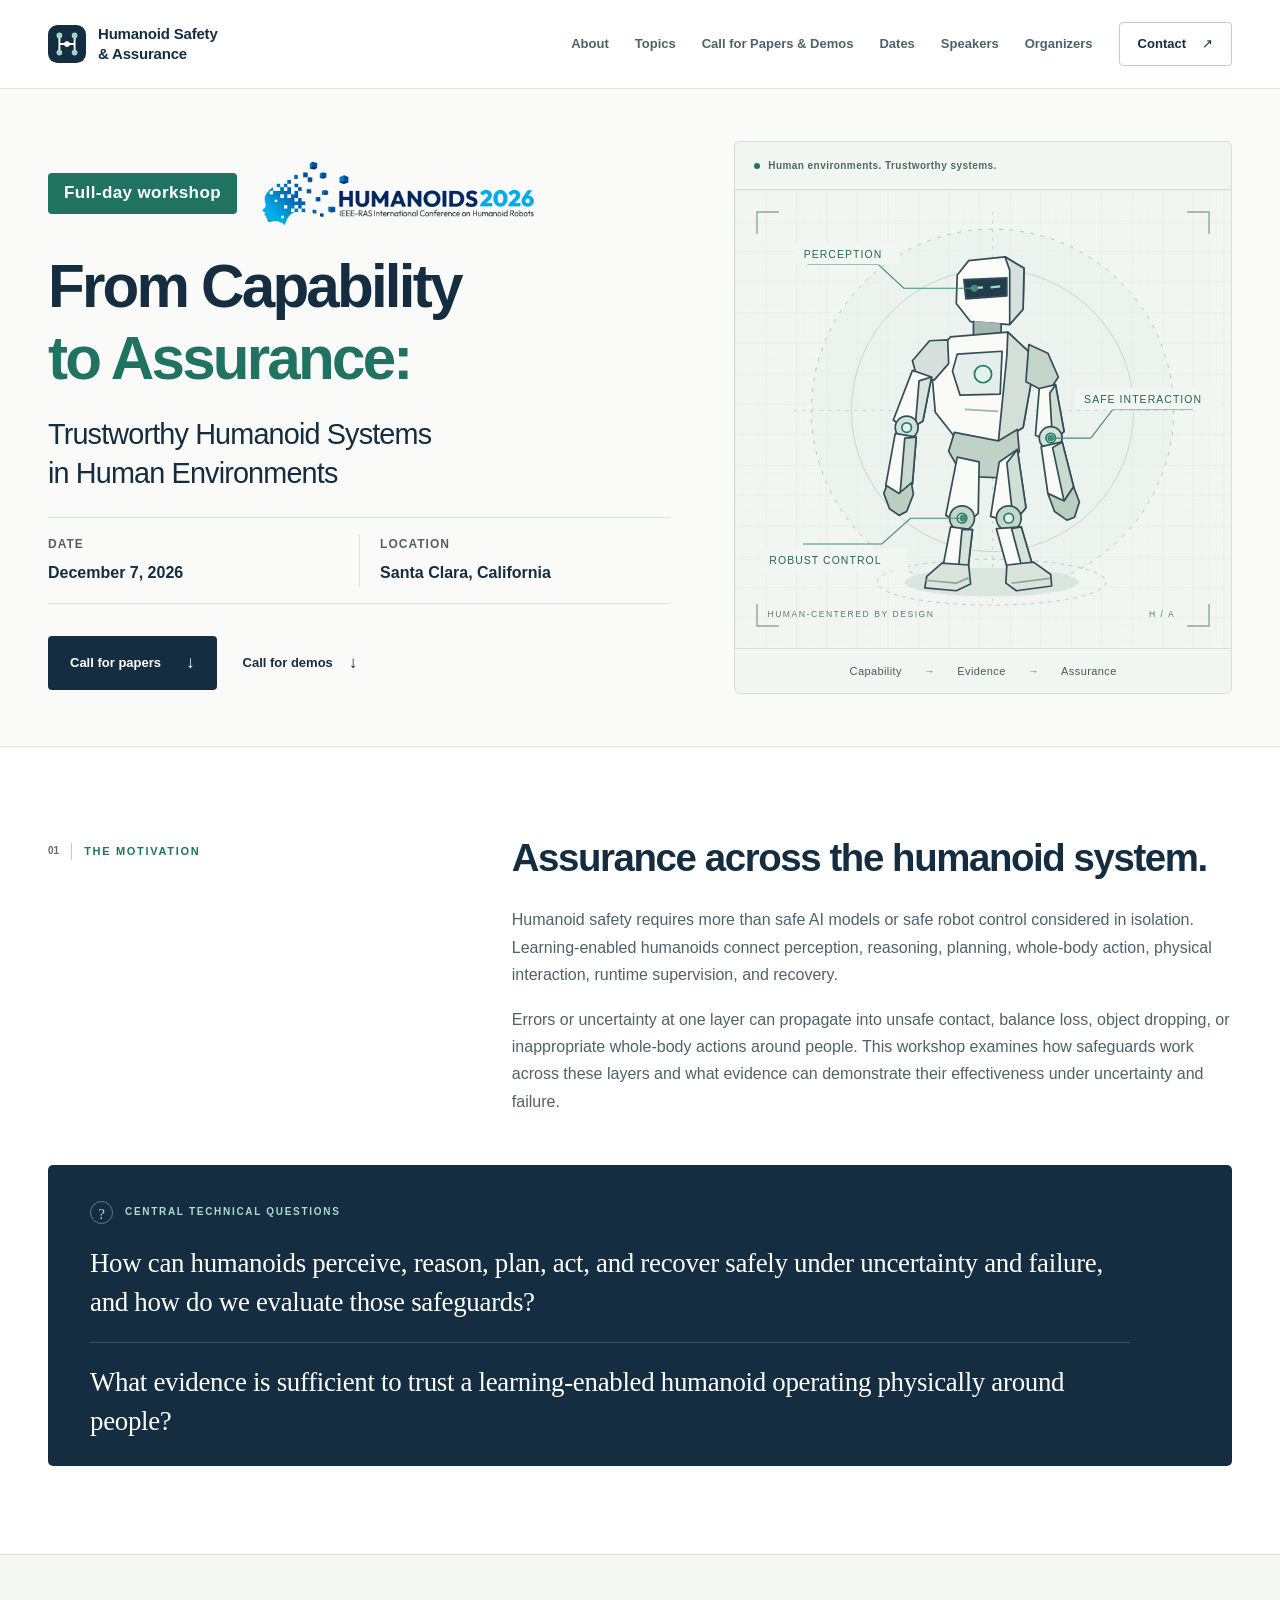
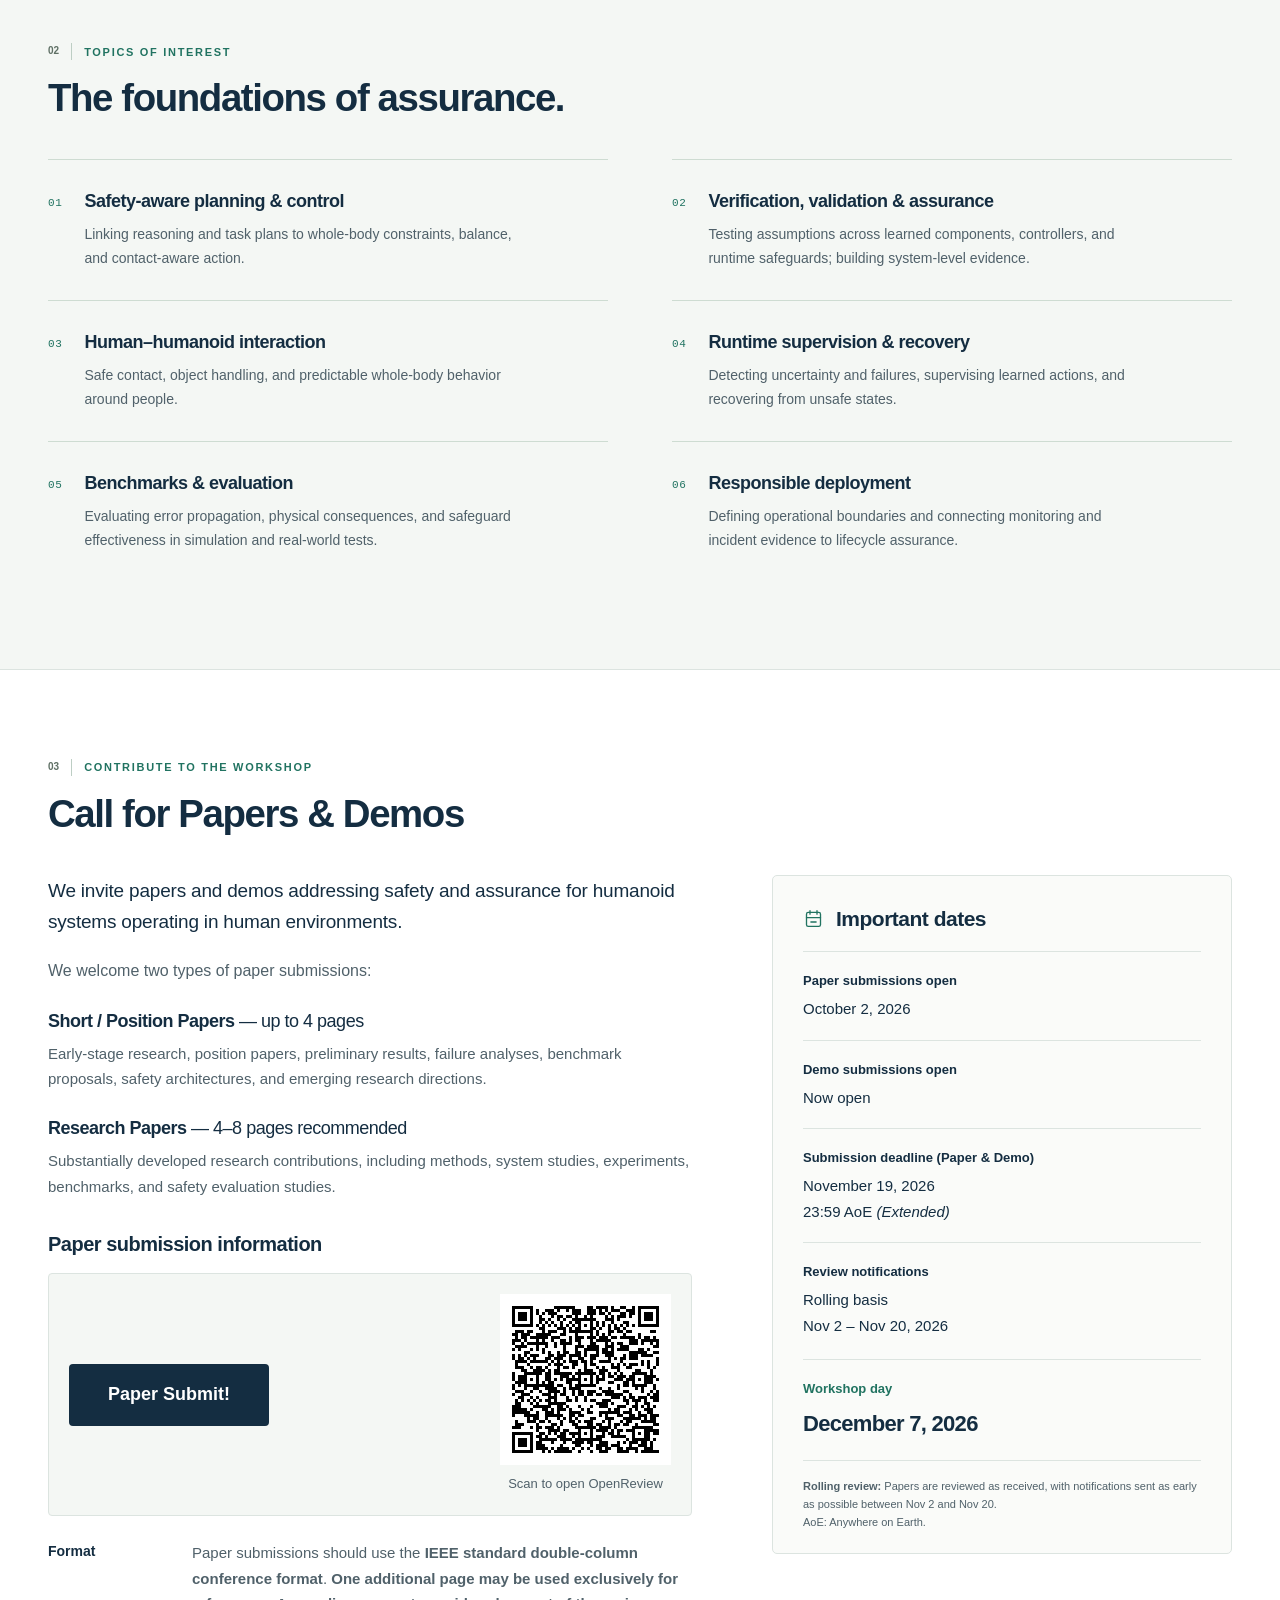
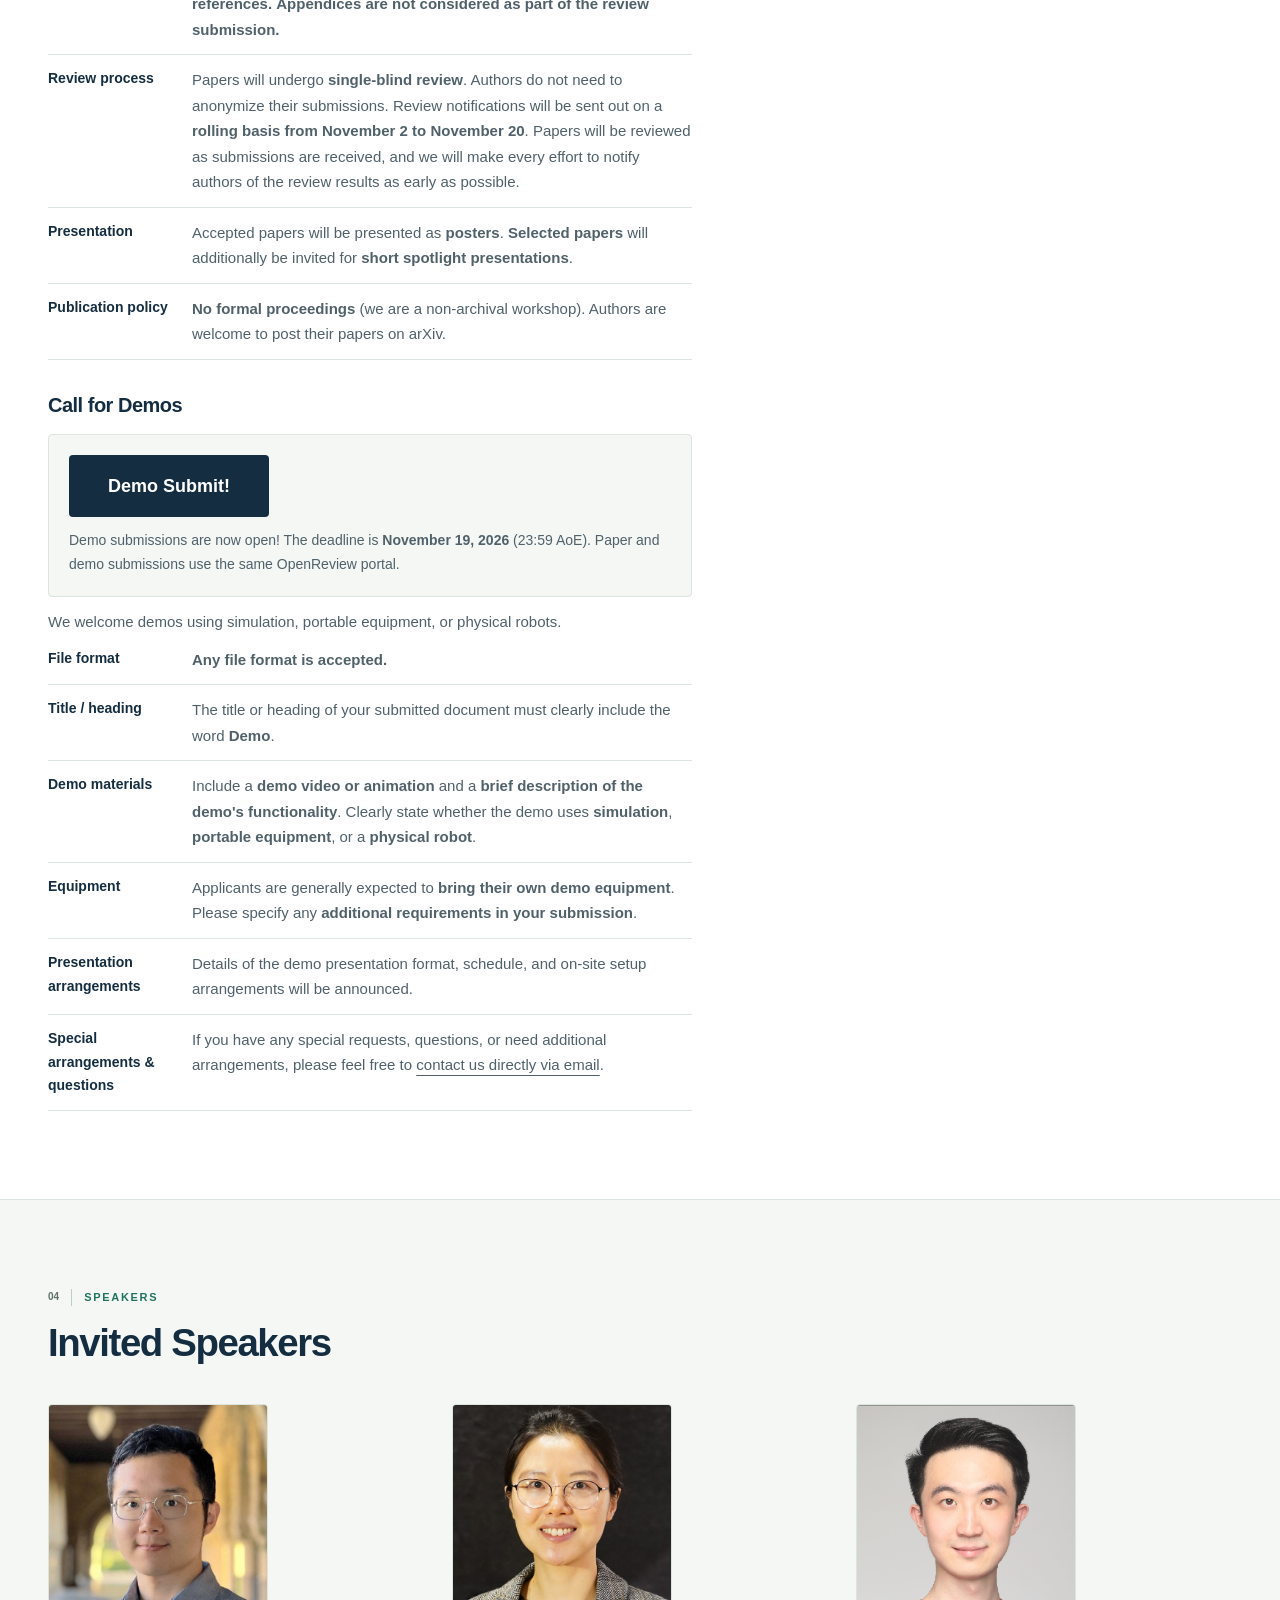
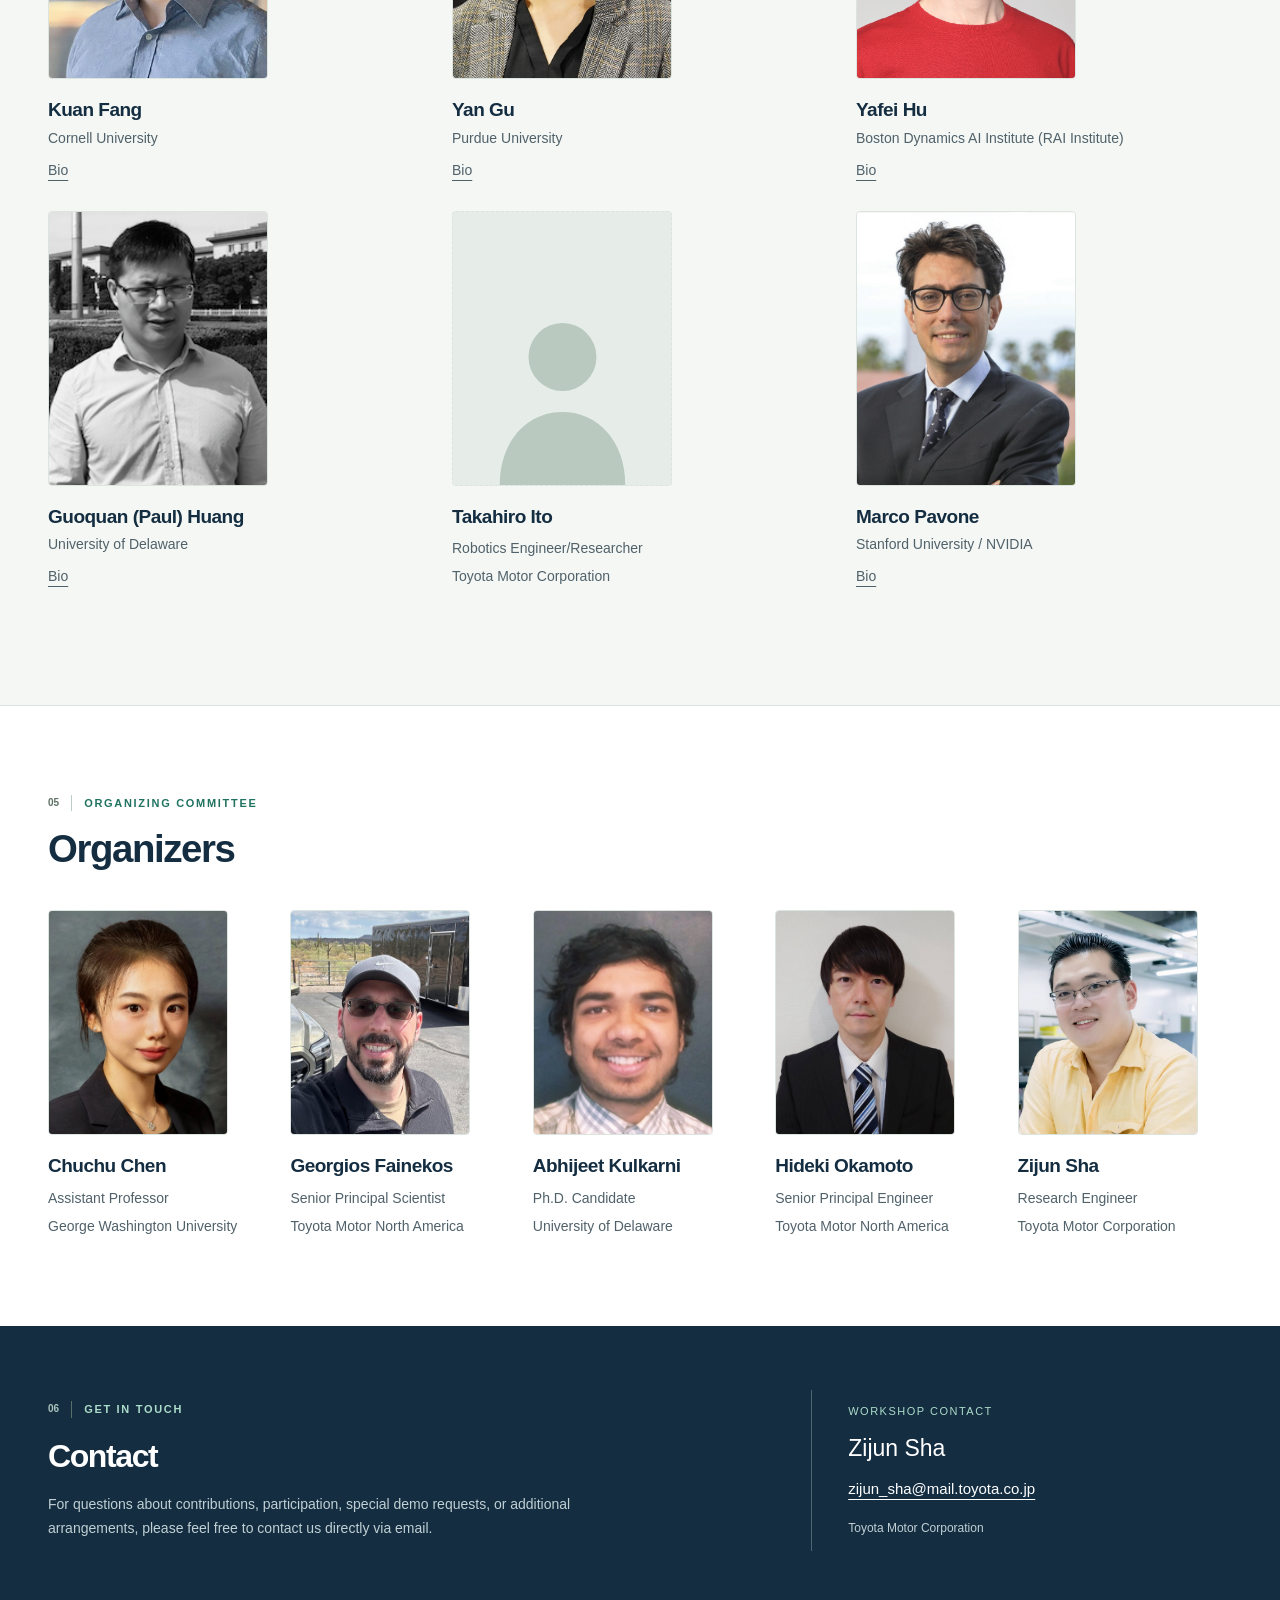
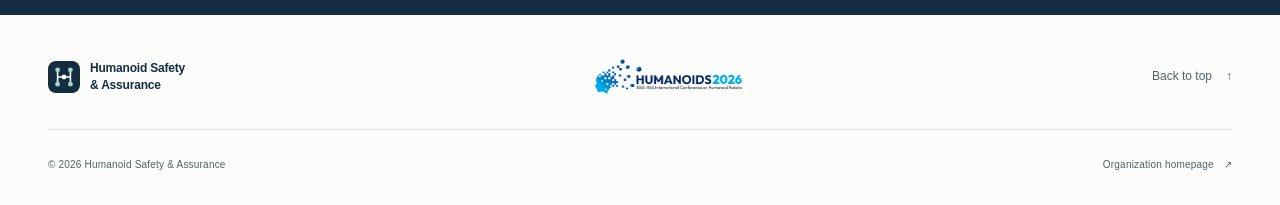
==== commit 1f2cf9fc: "feat: add Yafei Hu and Takahiro Ito to invited speakers" ====
--- a/humanoids2026/index.html
+++ b/humanoids2026/index.html
@@ -379,6 +379,15 @@
               <p class="organizer-role"><a href="https://www.thetracelab.com/ygu.html" target="_blank" rel="noopener">Bio</a></p>
             </div>
           </article>
+          <article class="organizer-card" aria-labelledby="speaker-yafei-hu">
+            <img class="organizer-photo" src="../assets/images/speakers/yafei-hu.png"
+                 width="977" height="988" alt="Yafei Hu" loading="lazy" decoding="async">
+            <div class="organizer-details">
+              <h3 id="speaker-yafei-hu">Yafei Hu</h3>
+              <p class="organizer-affiliation">Boston Dynamics AI Institute (RAI Institute)</p>
+              <p class="organizer-role"><a href="https://jeffreyyh.github.io/" target="_blank" rel="noopener">Bio</a></p>
+            </div>
+          </article>
           <article class="organizer-card" aria-labelledby="speaker-paul-huang">
             <img class="organizer-photo" src="../assets/images/speakers/paul-huang.png"
                  width="222" height="240" alt="Guoquan (Paul) Huang" loading="lazy" decoding="async">
@@ -386,6 +395,19 @@
               <h3 id="speaker-paul-huang">Guoquan (Paul) Huang</h3>
               <p class="organizer-affiliation">University of Delaware</p>
               <p class="organizer-role"><a href="https://udel.edu/~ghuang/" target="_blank" rel="noopener">Bio</a></p>
+            </div>
+          </article>
+          <article class="organizer-card" aria-labelledby="speaker-takahiro-ito">
+            <div class="organizer-photo speaker-silhouette" role="img" aria-label="Takahiro Ito">
+              <svg viewBox="0 0 120 150" aria-hidden="true" focusable="false">
+                <circle cx="60" cy="52" r="26"/>
+                <path d="M12 150c0-34 21-56 48-56s48 22 48 56z"/>
+              </svg>
+            </div>
+            <div class="organizer-details">
+              <h3 id="speaker-takahiro-ito">Takahiro Ito</h3>
+              <p class="organizer-role">Robotics Engineer/Researcher</p>
+              <p class="organizer-affiliation">Toyota Motor Corporation</p>
             </div>
           </article>
           <article class="organizer-card" aria-labelledby="speaker-marco-pavone">
--- a/assets/css/site.css
+++ b/assets/css/site.css
@@ -180,7 +180,6 @@
 .organizer-affiliation { margin-top: 4px; font-size: 14px; }
 .speaker-grid { grid-template-columns: repeat(3, minmax(0, 1fr)); margin-bottom: 28px; }
 .speaker-grid .organizer-photo { max-width: 220px; }
-.speaker-grid { grid-template-columns: repeat(4, minmax(0, 1fr)); }
 .speaker-silhouette { overflow: hidden; align-items: flex-end; background: #e6ede8; border-style: dashed; }
 .speaker-silhouette svg { width: 72%; height: auto; fill: #b9c9bf; }
 .speaker-placeholder-card .organizer-affiliation { color: var(--teal); font-weight: 600; }
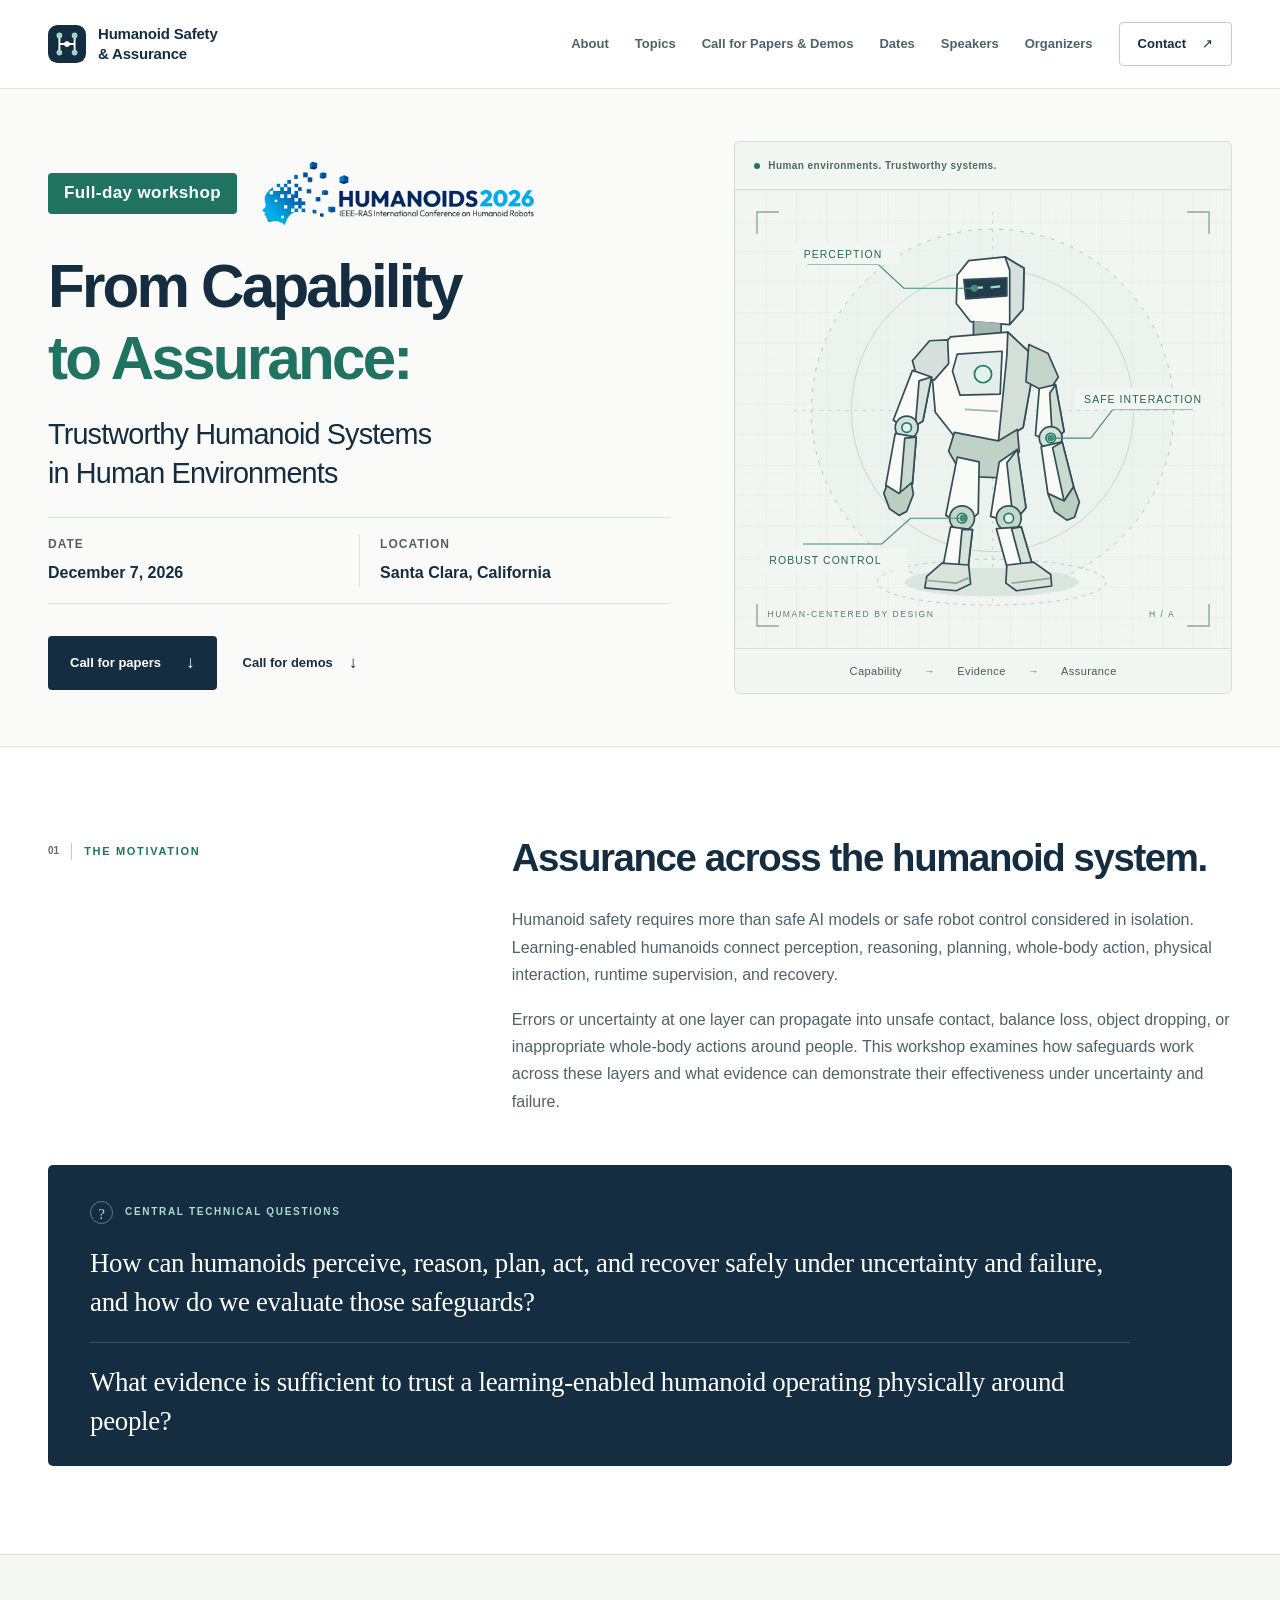
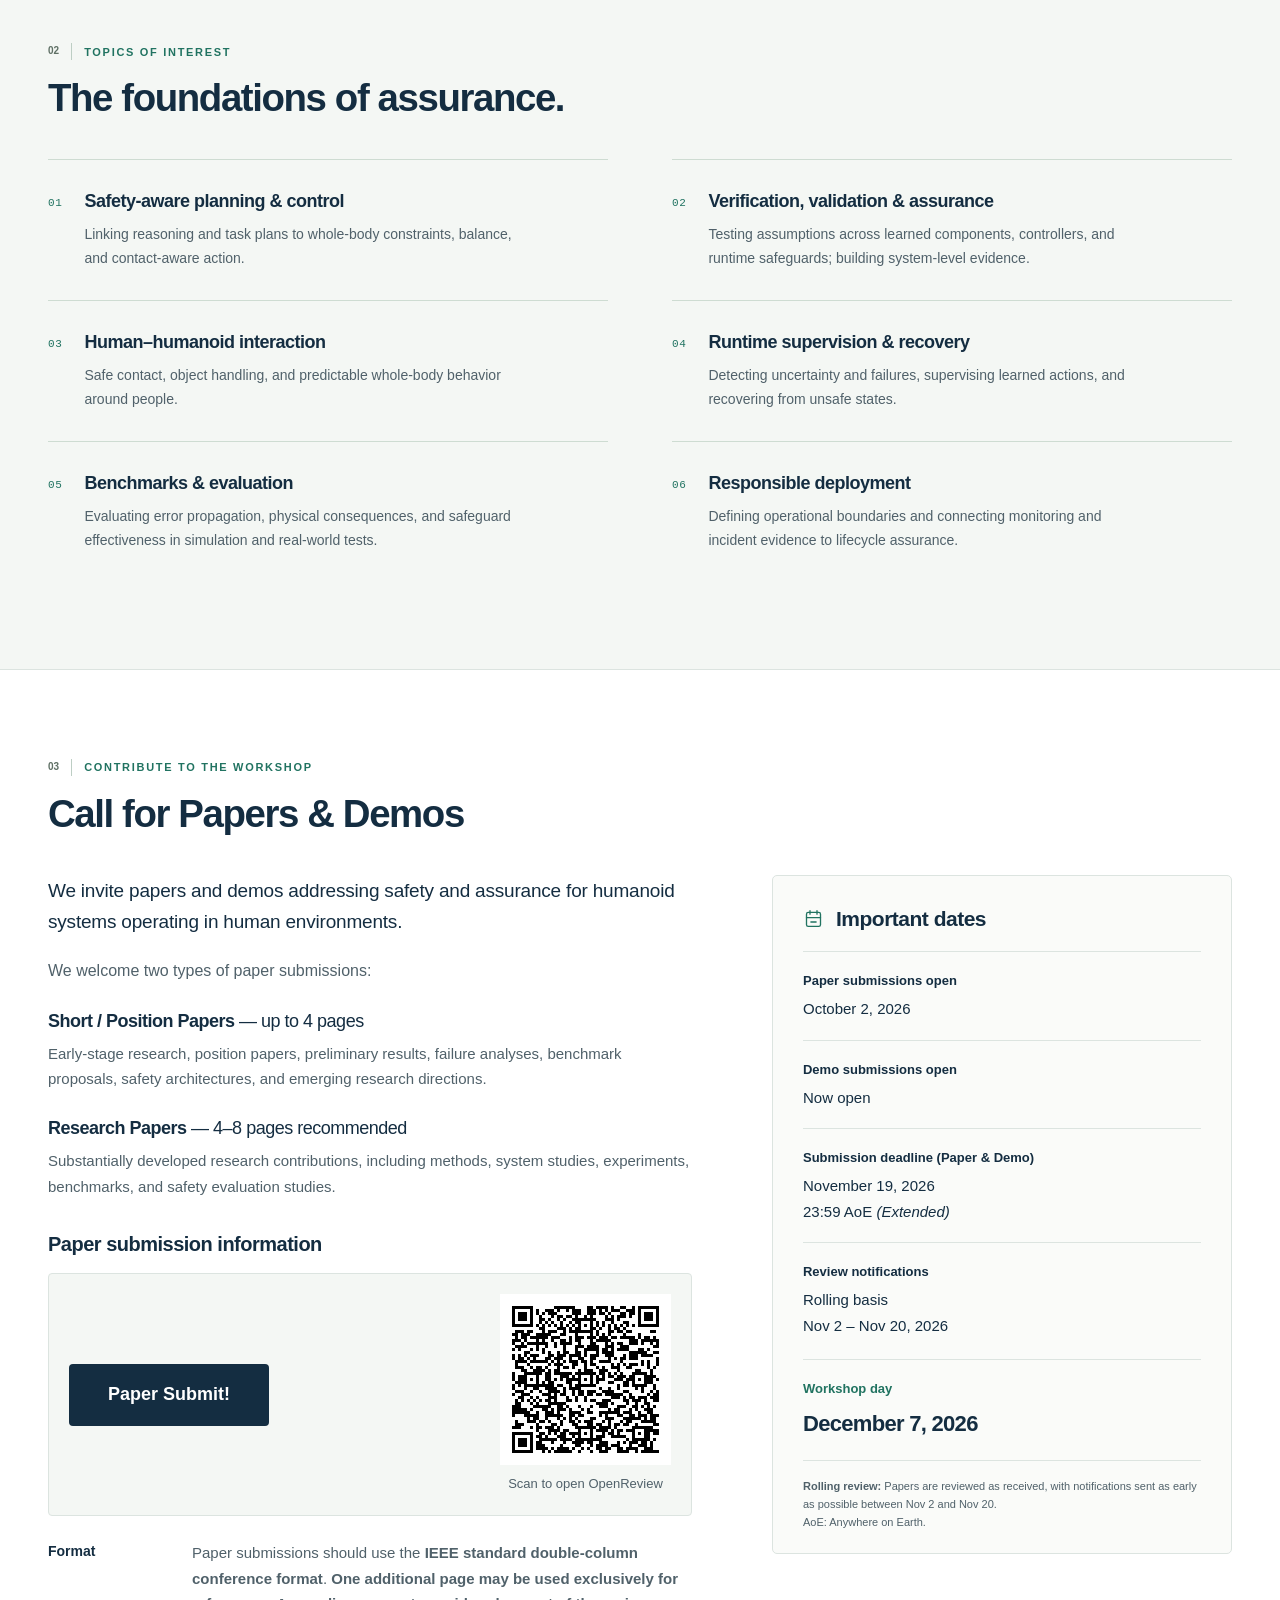
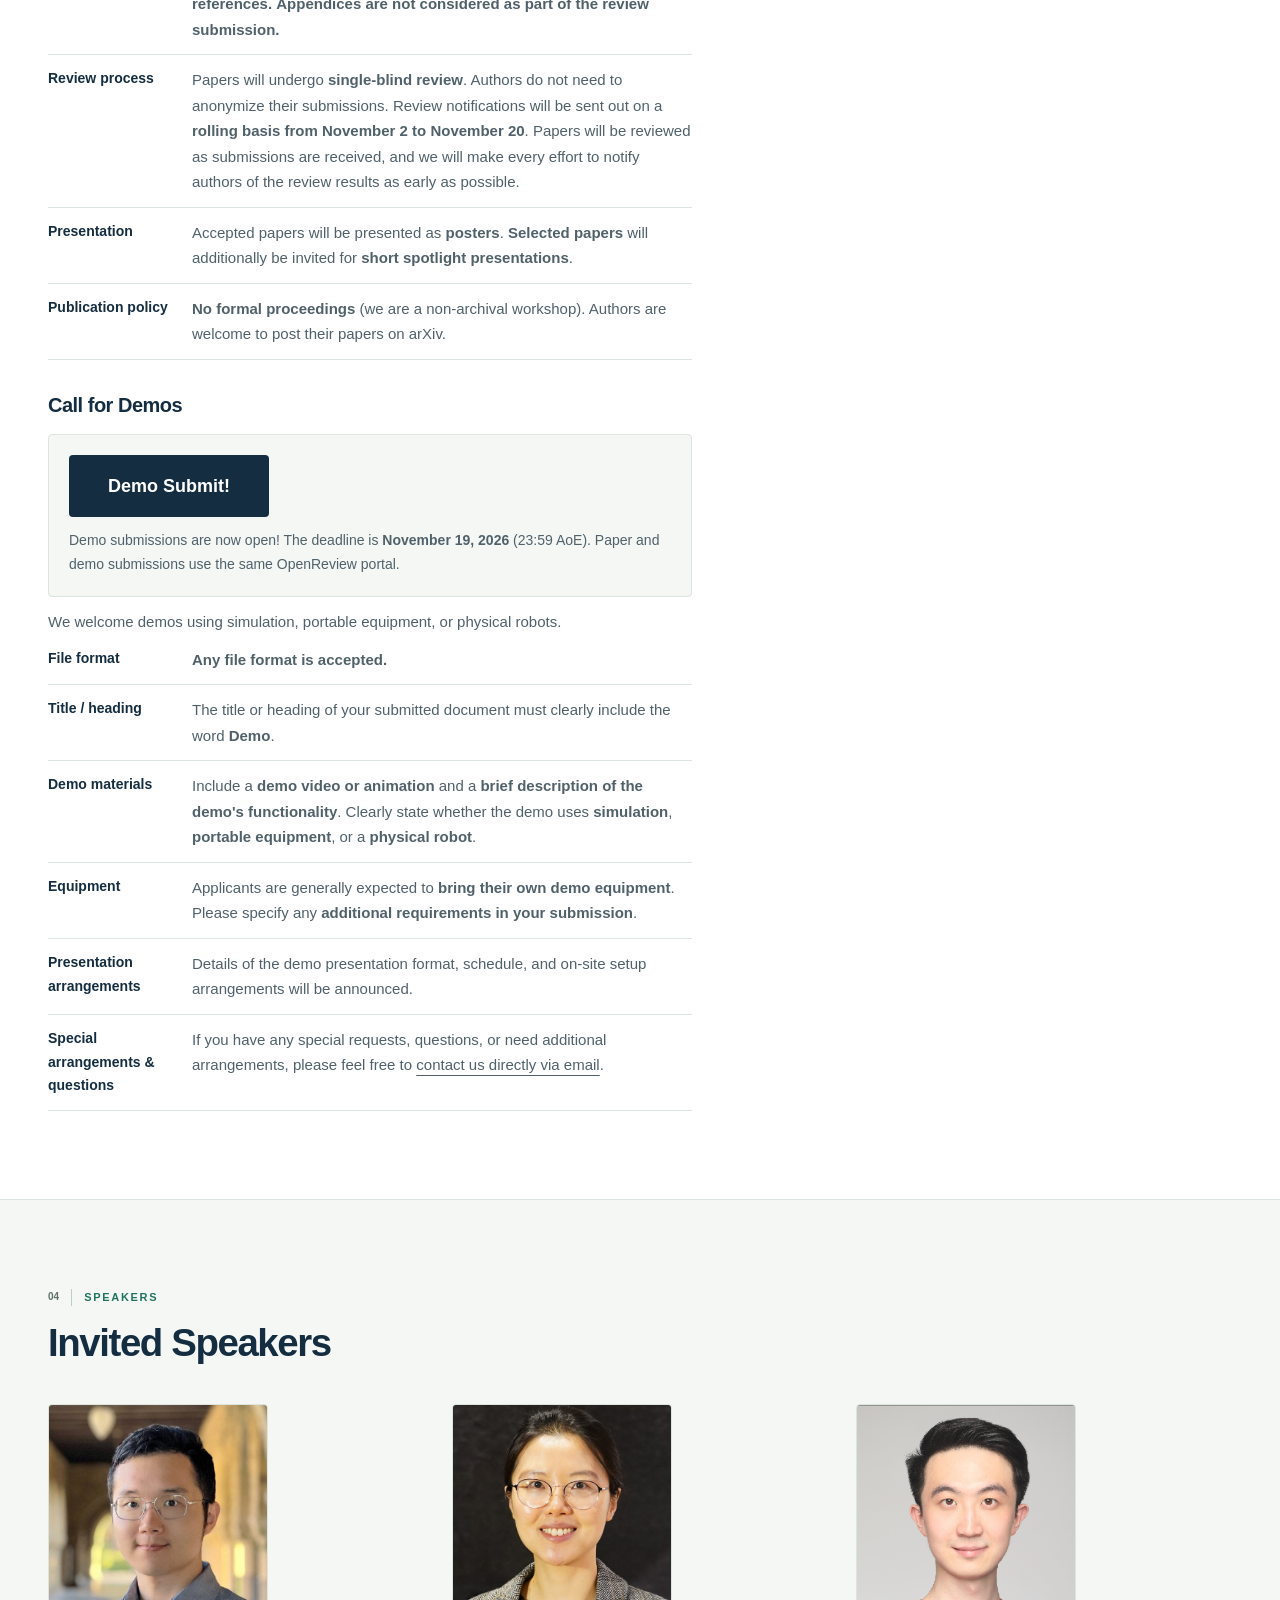
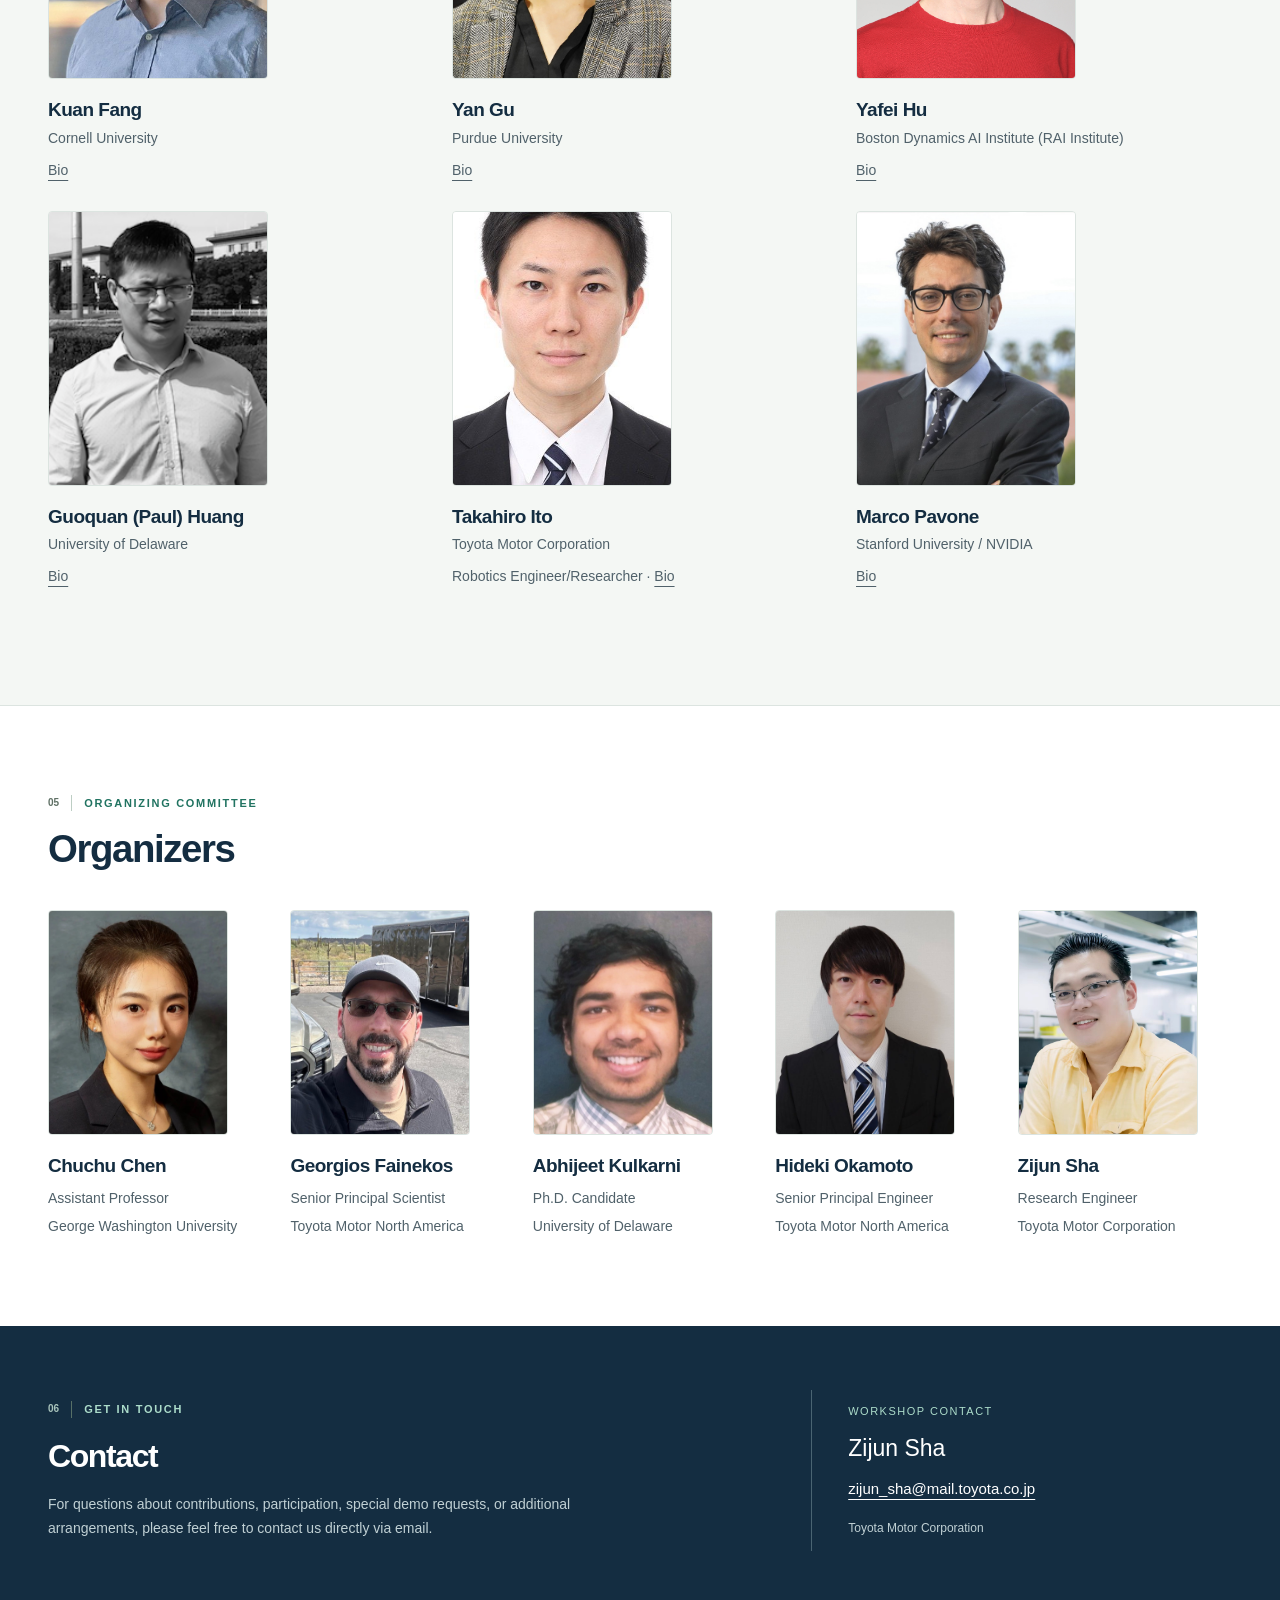
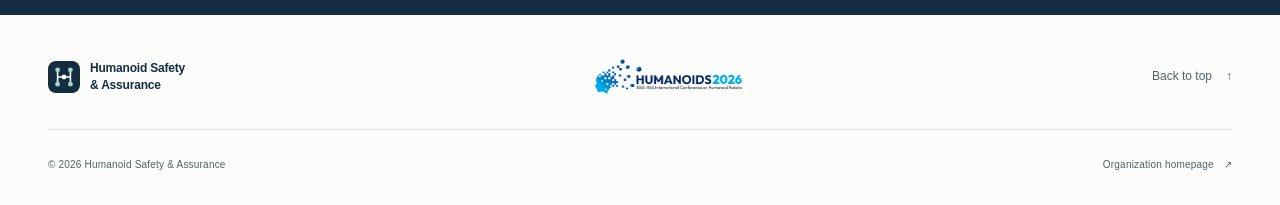
==== commit b5496fbd: "feat: add photo and LinkedIn bio for speaker Takahiro Ito" ====
--- a/humanoids2026/index.html
+++ b/humanoids2026/index.html
@@ -1,18 +1,22 @@
 <!DOCTYPE html>
 <html lang="en">
+
 <head>
   <meta charset="UTF-8">
   <meta name="viewport" content="width=device-width, initial-scale=1.0">
-  <meta name="description" content="From Capability to Assurance: Trustworthy Humanoid Systems in Human Environments. An IEEE-RAS Humanoids 2026 full-day workshop on December 7, 2026, in Santa Clara, California.">
+  <meta name="description"
+    content="From Capability to Assurance: Trustworthy Humanoid Systems in Human Environments. An IEEE-RAS Humanoids 2026 full-day workshop on December 7, 2026, in Santa Clara, California.">
   <meta name="theme-color" content="#142d41">
   <meta property="og:title" content="From Capability to Assurance | Humanoids 2026 Workshop">
-  <meta property="og:description" content="Trustworthy Humanoid Systems in Human Environments. December 7, 2026 · Santa Clara, California · Full-day workshop.">
+  <meta property="og:description"
+    content="Trustworthy Humanoid Systems in Human Environments. December 7, 2026 · Santa Clara, California · Full-day workshop.">
   <meta property="og:type" content="website">
   <title>From Capability to Assurance | IEEE-RAS Humanoids 2026 Workshop</title>
   <link rel="icon" href="../assets/images/mark.svg" type="image/svg+xml">
   <link rel="stylesheet" href="../assets/css/site.css?v=b49c71e280d5">
   <script src="../assets/js/site.js" defer></script>
 </head>
+
 <body>
   <a class="skip-link" href="#main">Skip to content</a>
   <header class="site-header">
@@ -21,7 +25,8 @@
         <img src="../assets/images/mark.svg" width="38" height="38" alt="">
         <span>Humanoid Safety<span class="brand-second-line">&amp; Assurance</span></span>
       </a>
-      <button class="menu-toggle" type="button" aria-expanded="false" aria-controls="primary-navigation" aria-label="Open navigation">
+      <button class="menu-toggle" type="button" aria-expanded="false" aria-controls="primary-navigation"
+        aria-label="Open navigation">
         <span>Menu</span><span class="menu-icon" aria-hidden="true"></span>
       </button>
       <nav class="site-nav" id="primary-navigation" aria-label="Workshop navigation">
@@ -42,14 +47,17 @@
         <div class="hero-copy">
           <div class="workshop-badges">
             <p class="workshop-type">Full-day workshop</p>
-            <a class="conference-logo-link" href="https://2026.ieee-humanoids.org/" target="_blank" rel="noopener" aria-label="IEEE-RAS Humanoids 2026 conference website">
-              <img class="conference-logo" src="../assets/images/humanoids_logo.png" width="788" height="198" alt="IEEE-RAS Humanoids 2026: International Conference on Humanoid Robots">
+            <a class="conference-logo-link" href="https://2026.ieee-humanoids.org/" target="_blank" rel="noopener"
+              aria-label="IEEE-RAS Humanoids 2026 conference website">
+              <img class="conference-logo" src="../assets/images/humanoids_logo.png" width="788" height="198"
+                alt="IEEE-RAS Humanoids 2026: International Conference on Humanoid Robots">
             </a>
           </div>
           <h1 id="workshop-title">
             From Capability<br>
             <span class="text-teal">to Assurance:</span>
-            <span class="hero-subtitle">Trustworthy Humanoid Systems<br class="desktop-break"> in Human Environments</span>
+            <span class="hero-subtitle">Trustworthy Humanoid Systems<br class="desktop-break"> in Human
+              Environments</span>
           </h1>
           <dl class="event-meta">
             <div>
@@ -62,14 +70,18 @@
             </div>
           </dl>
           <div class="hero-actions">
-            <a class="button button-primary" href="#call-for-papers">Call for papers <span aria-hidden="true">↓</span></a>
+            <a class="button button-primary" href="#call-for-papers">Call for papers <span
+                aria-hidden="true">↓</span></a>
             <a class="text-link" href="#call-for-demos">Call for demos <span aria-hidden="true">↓</span></a>
           </div>
         </div>
         <figure class="hero-figure">
-          <div class="figure-heading"><span class="status-dot" aria-hidden="true"></span> Human environments. Trustworthy systems.</div>
-          <img src="../assets/images/assurance-figure.svg" width="520" height="480" alt="A humanoid robot within an assurance boundary, with callouts for perception, safe interaction, and robust control.">
-          <figcaption><span>Capability</span><span aria-hidden="true">→</span><span>Evidence</span><span aria-hidden="true">→</span><span>Assurance</span></figcaption>
+          <div class="figure-heading"><span class="status-dot" aria-hidden="true"></span> Human environments.
+            Trustworthy systems.</div>
+          <img src="../assets/images/assurance-figure.svg" width="520" height="480"
+            alt="A humanoid robot within an assurance boundary, with callouts for perception, safe interaction, and robust control.">
+          <figcaption><span>Capability</span><span aria-hidden="true">→</span><span>Evidence</span><span
+              aria-hidden="true">→</span><span>Assurance</span></figcaption>
         </figure>
       </div>
     </section>
@@ -132,7 +144,8 @@
             <span class="item-number">02</span>
             <div>
               <h3>Verification, validation &amp; assurance</h3>
-              <p>Testing assumptions across learned components, controllers, and runtime safeguards; building system-level evidence.</p>
+              <p>Testing assumptions across learned components, controllers, and runtime safeguards; building
+                system-level evidence.</p>
             </div>
           </article>
           <article class="topic-item">
@@ -153,14 +166,16 @@
             <span class="item-number">05</span>
             <div>
               <h3>Benchmarks &amp; evaluation</h3>
-              <p>Evaluating error propagation, physical consequences, and safeguard effectiveness in simulation and real-world tests.</p>
+              <p>Evaluating error propagation, physical consequences, and safeguard effectiveness in simulation and
+                real-world tests.</p>
             </div>
           </article>
           <article class="topic-item">
             <span class="item-number">06</span>
             <div>
               <h3>Responsible deployment</h3>
-              <p>Defining operational boundaries and connecting monitoring and incident evidence to lifecycle assurance.</p>
+              <p>Defining operational boundaries and connecting monitoring and incident evidence to lifecycle assurance.
+              </p>
             </div>
           </article>
         </div>
@@ -201,14 +216,16 @@
               <h3 id="submission-title">Paper submission information</h3>
               <div class="submission-portal">
                 <div class="submission-portal-copy">
-                  <a class="button button-primary" href="https://openreview.net/group?id=IEEE.org/RAS/Humanoids/2026/Workshop/Trustworthy_Humanoid_Systems">
+                  <a class="button button-primary"
+                    href="https://openreview.net/group?id=IEEE.org/RAS/Humanoids/2026/Workshop/Trustworthy_Humanoid_Systems">
                     Paper Submit!
                   </a>
                 </div>
                 <figure class="submission-qr">
-                  <a href="https://openreview.net/group?id=IEEE.org/RAS/Humanoids/2026/Workshop/Trustworthy_Humanoid_Systems" aria-label="Open the paper and demo submission portal on OpenReview">
+                  <a href="https://openreview.net/group?id=IEEE.org/RAS/Humanoids/2026/Workshop/Trustworthy_Humanoid_Systems"
+                    aria-label="Open the paper and demo submission portal on OpenReview">
                     <img src="../assets/images/openreview-submission-qr.svg" width="228" height="228"
-                         alt="QR code for the OpenReview paper and demo submission portal" loading="lazy">
+                      alt="QR code for the OpenReview paper and demo submission portal" loading="lazy">
                   </a>
                   <figcaption>Scan to open OpenReview</figcaption>
                 </figure>
@@ -218,7 +235,7 @@
                   <dt>Format</dt>
                   <dd>
                     Paper submissions should use the <strong>IEEE standard double-column
-                    conference format</strong>.
+                      conference format</strong>.
                     <strong>One additional page may be used exclusively for references.</strong>
                     <strong>Appendices are not considered as part of the review submission.</strong>
                   </dd>
@@ -228,8 +245,10 @@
                   <dd>
                     Papers will undergo <strong>single-blind review</strong>.
                     Authors do not need to anonymize their submissions.
-                    Review notifications will be sent out on a <strong>rolling basis from November 2 to November 20</strong>.
-                    Papers will be reviewed as submissions are received, and we will make every effort to notify authors of the review results as early as possible.
+                    Review notifications will be sent out on a <strong>rolling basis from November 2 to November
+                      20</strong>.
+                    Papers will be reviewed as submissions are received, and we will make every effort to notify authors
+                    of the review results as early as possible.
                   </dd>
                 </div>
                 <div>
@@ -253,11 +272,13 @@
               <h3 id="demos-title">Call for Demos</h3>
               <div class="submission-portal">
                 <div class="submission-portal-copy">
-                  <a class="button button-primary" href="https://openreview.net/group?id=IEEE.org/RAS/Humanoids/2026/Workshop/Trustworthy_Humanoid_Systems">
+                  <a class="button button-primary"
+                    href="https://openreview.net/group?id=IEEE.org/RAS/Humanoids/2026/Workshop/Trustworthy_Humanoid_Systems">
                     Demo Submit!
                   </a>
                   <p class="submission-portal-note">
-                    Demo submissions are now open! The deadline is <strong>November 19, 2026</strong> (23:59 AoE). Paper and demo submissions use the same OpenReview portal.
+                    Demo submissions are now open! The deadline is <strong>November 19, 2026</strong> (23:59 AoE). Paper
+                    and demo submissions use the same OpenReview portal.
                   </p>
                 </div>
               </div>
@@ -289,8 +310,8 @@
                   <dt>Equipment</dt>
                   <dd>
                     Applicants are generally expected to <strong>bring their own
-                    demo equipment</strong>. Please specify any <strong>additional
-                    requirements in your submission</strong>.
+                      demo equipment</strong>. Please specify any <strong>additional
+                      requirements in your submission</strong>.
                   </dd>
                 </div>
                 <div>
@@ -303,7 +324,8 @@
                 <div>
                   <dt>Special arrangements &amp; questions</dt>
                   <dd>
-                    If you have any special requests, questions, or need additional arrangements, please feel free to <a href="#contact">contact us directly via email</a>.
+                    If you have any special requests, questions, or need additional arrangements, please feel free to <a
+                      href="#contact">contact us directly via email</a>.
                   </dd>
                 </div>
               </dl>
@@ -312,8 +334,8 @@
           <aside class="dates-panel" id="important-dates" aria-labelledby="dates-title">
             <div class="panel-heading">
               <svg viewBox="0 0 24 24" aria-hidden="true">
-                <rect x="4" y="5" width="16" height="16" rx="2"/>
-                <path d="M8 3v4m8-4v4M4 11h16m-11 5h6"/>
+                <rect x="4" y="5" width="16" height="16" rx="2" />
+                <path d="M8 3v4m8-4v4M4 11h16m-11 5h6" />
               </svg>
               <h3 id="dates-title">Important dates</h3>
             </div>
@@ -346,7 +368,8 @@
               </div>
             </dl>
             <p class="panel-note">
-              <strong>Rolling review:</strong> Papers are reviewed as received, with notifications sent as early as possible between Nov 2 and Nov 20.<br>
+              <strong>Rolling review:</strong> Papers are reviewed as received, with notifications sent as early as
+              possible between Nov 2 and Nov 20.<br>
               AoE: Anywhere on Earth.
             </p>
           </aside>
@@ -362,8 +385,8 @@
         </div>
         <div class="organizer-grid speaker-grid">
           <article class="organizer-card" aria-labelledby="speaker-kuan-fang">
-            <img class="organizer-photo" src="../assets/images/speakers/kuan-fang.jpg"
-                 width="768" height="768" alt="Kuan Fang" loading="lazy" decoding="async">
+            <img class="organizer-photo" src="../assets/images/speakers/kuan-fang.jpg" width="768" height="768"
+              alt="Kuan Fang" loading="lazy" decoding="async">
             <div class="organizer-details">
               <h3 id="speaker-kuan-fang">Kuan Fang</h3>
               <p class="organizer-affiliation">Cornell University</p>
@@ -371,26 +394,28 @@
             </div>
           </article>
           <article class="organizer-card" aria-labelledby="speaker-yan-gu">
-            <img class="organizer-photo" src="../assets/images/speakers/yan-gu.jpg"
-                 width="1187" height="1567" alt="Yan Gu" loading="lazy" decoding="async">
+            <img class="organizer-photo" src="../assets/images/speakers/yan-gu.jpg" width="1187" height="1567"
+              alt="Yan Gu" loading="lazy" decoding="async">
             <div class="organizer-details">
               <h3 id="speaker-yan-gu">Yan Gu</h3>
               <p class="organizer-affiliation">Purdue University</p>
-              <p class="organizer-role"><a href="https://www.thetracelab.com/ygu.html" target="_blank" rel="noopener">Bio</a></p>
+              <p class="organizer-role"><a href="https://www.thetracelab.com/ygu.html" target="_blank"
+                  rel="noopener">Bio</a></p>
             </div>
           </article>
           <article class="organizer-card" aria-labelledby="speaker-yafei-hu">
-            <img class="organizer-photo" src="../assets/images/speakers/yafei-hu.png"
-                 width="977" height="988" alt="Yafei Hu" loading="lazy" decoding="async">
+            <img class="organizer-photo" src="../assets/images/speakers/yafei-hu.png" width="977" height="988"
+              alt="Yafei Hu" loading="lazy" decoding="async">
             <div class="organizer-details">
               <h3 id="speaker-yafei-hu">Yafei Hu</h3>
               <p class="organizer-affiliation">Boston Dynamics AI Institute (RAI Institute)</p>
-              <p class="organizer-role"><a href="https://jeffreyyh.github.io/" target="_blank" rel="noopener">Bio</a></p>
+              <p class="organizer-role"><a href="https://jeffreyyh.github.io/" target="_blank" rel="noopener">Bio</a>
+              </p>
             </div>
           </article>
           <article class="organizer-card" aria-labelledby="speaker-paul-huang">
-            <img class="organizer-photo" src="../assets/images/speakers/paul-huang.png"
-                 width="222" height="240" alt="Guoquan (Paul) Huang" loading="lazy" decoding="async">
+            <img class="organizer-photo" src="../assets/images/speakers/paul-huang.png" width="222" height="240"
+              alt="Guoquan (Paul) Huang" loading="lazy" decoding="async">
             <div class="organizer-details">
               <h3 id="speaker-paul-huang">Guoquan (Paul) Huang</h3>
               <p class="organizer-affiliation">University of Delaware</p>
@@ -398,25 +423,23 @@
             </div>
           </article>
           <article class="organizer-card" aria-labelledby="speaker-takahiro-ito">
-            <div class="organizer-photo speaker-silhouette" role="img" aria-label="Takahiro Ito">
-              <svg viewBox="0 0 120 150" aria-hidden="true" focusable="false">
-                <circle cx="60" cy="52" r="26"/>
-                <path d="M12 150c0-34 21-56 48-56s48 22 48 56z"/>
-              </svg>
-            </div>
+            <img class="organizer-photo" src="../assets/images/speakers/takahiro-ito.jpg" width="451" height="451"
+              alt="Takahiro Ito" loading="lazy" decoding="async">
             <div class="organizer-details">
               <h3 id="speaker-takahiro-ito">Takahiro Ito</h3>
-              <p class="organizer-role">Robotics Engineer/Researcher</p>
               <p class="organizer-affiliation">Toyota Motor Corporation</p>
+              <p class="organizer-role">Robotics Engineer/Researcher · <a
+                  href="https://www.linkedin.com/in/takahiro-ito-a6b304202/" target="_blank" rel="noopener">Bio</a></p>
             </div>
           </article>
           <article class="organizer-card" aria-labelledby="speaker-marco-pavone">
-            <img class="organizer-photo" src="../assets/images/speakers/marco-pavone.jpg"
-                 width="700" height="700" alt="Marco Pavone" loading="lazy" decoding="async">
+            <img class="organizer-photo" src="../assets/images/speakers/marco-pavone.jpg" width="700" height="700"
+              alt="Marco Pavone" loading="lazy" decoding="async">
             <div class="organizer-details">
               <h3 id="speaker-marco-pavone">Marco Pavone</h3>
               <p class="organizer-affiliation">Stanford University / NVIDIA</p>
-              <p class="organizer-role"><a href="https://web.stanford.edu/~pavone/" target="_blank" rel="noopener">Bio</a></p>
+              <p class="organizer-role"><a href="https://web.stanford.edu/~pavone/" target="_blank"
+                  rel="noopener">Bio</a></p>
             </div>
           </article>
         </div>
@@ -432,8 +455,8 @@
         <!-- Names, roles, and affiliations follow the proposal; card order follows the organizer's request. -->
         <div class="organizer-grid">
           <article class="organizer-card" aria-labelledby="organizer-chuchu-chen">
-            <img class="organizer-photo" src="../assets/images/organizers/chuchu-chen.jpg"
-                 width="240" height="300" alt="Chuchu Chen" loading="lazy" decoding="async">
+            <img class="organizer-photo" src="../assets/images/organizers/chuchu-chen.jpg" width="240" height="300"
+              alt="Chuchu Chen" loading="lazy" decoding="async">
             <div class="organizer-details">
               <h3 id="organizer-chuchu-chen">Chuchu Chen</h3>
               <p class="organizer-role">Assistant Professor</p>
@@ -441,8 +464,8 @@
             </div>
           </article>
           <article class="organizer-card" aria-labelledby="organizer-georgios-fainekos">
-            <img class="organizer-photo" src="../assets/images/organizers/georgios-fainekos.jpg"
-                 width="240" height="300" alt="Georgios Fainekos" loading="lazy" decoding="async">
+            <img class="organizer-photo" src="../assets/images/organizers/georgios-fainekos.jpg" width="240"
+              height="300" alt="Georgios Fainekos" loading="lazy" decoding="async">
             <div class="organizer-details">
               <h3 id="organizer-georgios-fainekos">Georgios Fainekos</h3>
               <p class="organizer-role">Senior Principal Scientist</p>
@@ -450,8 +473,8 @@
             </div>
           </article>
           <article class="organizer-card" aria-labelledby="organizer-abhijeet-kulkarni">
-            <img class="organizer-photo" src="../assets/images/organizers/abhijeet.jpeg"
-                 width="240" height="300" alt="Abhijeet Kulkarni" loading="lazy" decoding="async">
+            <img class="organizer-photo" src="../assets/images/organizers/abhijeet.jpeg" width="240" height="300"
+              alt="Abhijeet Kulkarni" loading="lazy" decoding="async">
             <div class="organizer-details">
               <h3 id="organizer-abhijeet-kulkarni">Abhijeet Kulkarni</h3>
               <p class="organizer-role">Ph.D. Candidate</p>
@@ -459,8 +482,8 @@
             </div>
           </article>
           <article class="organizer-card" aria-labelledby="organizer-hideki-okamoto">
-            <img class="organizer-photo" src="../assets/images/organizers/hideki-okamoto.jpg"
-                 width="240" height="300" alt="Hideki Okamoto" loading="lazy" decoding="async">
+            <img class="organizer-photo" src="../assets/images/organizers/hideki-okamoto.jpg" width="240" height="300"
+              alt="Hideki Okamoto" loading="lazy" decoding="async">
             <div class="organizer-details">
               <h3 id="organizer-hideki-okamoto">Hideki Okamoto</h3>
               <p class="organizer-role">Senior Principal Engineer</p>
@@ -468,8 +491,8 @@
             </div>
           </article>
           <article class="organizer-card" aria-labelledby="organizer-zijun-sha">
-            <img class="organizer-photo" src="../assets/images/organizers/zijun-sha.jpg"
-                 width="240" height="300" alt="Zijun Sha" loading="lazy" decoding="async">
+            <img class="organizer-photo" src="../assets/images/organizers/zijun-sha.jpg" width="240" height="300"
+              alt="Zijun Sha" loading="lazy" decoding="async">
             <div class="organizer-details">
               <h3 id="organizer-zijun-sha">Zijun Sha</h3>
               <p class="organizer-role">Research Engineer</p>
@@ -485,7 +508,8 @@
         <div>
           <p class="eyebrow"><span class="section-index">06</span> Get in touch</p>
           <h2 id="contact-title">Contact</h2>
-          <p>For questions about contributions, participation, special demo requests, or additional arrangements, please feel free to contact us directly via email.</p>
+          <p>For questions about contributions, participation, special demo requests, or additional arrangements, please
+            feel free to contact us directly via email.</p>
         </div>
         <div class="contact-card">
           <span class="contact-label">Workshop contact</span>
@@ -503,8 +527,10 @@
         <img src="../assets/images/mark.svg" width="32" height="32" alt="">
         <span>Humanoid Safety<span class="brand-second-line">&amp; Assurance</span></span>
       </a>
-      <a class="footer-conference-link" href="https://2026.ieee-humanoids.org/" target="_blank" rel="noopener" aria-label="IEEE-RAS Humanoids 2026 conference website">
-        <img class="footer-conference-logo" src="../assets/images/humanoids_logo.png" width="788" height="198" alt="IEEE-RAS Humanoids 2026: International Conference on Humanoid Robots">
+      <a class="footer-conference-link" href="https://2026.ieee-humanoids.org/" target="_blank" rel="noopener"
+        aria-label="IEEE-RAS Humanoids 2026 conference website">
+        <img class="footer-conference-logo" src="../assets/images/humanoids_logo.png" width="788" height="198"
+          alt="IEEE-RAS Humanoids 2026: International Conference on Humanoid Robots">
       </a>
       <a href="#top">Back to top <span aria-hidden="true">↑</span></a>
     </div>
@@ -514,4 +540,5 @@
     </div>
   </footer>
 </body>
-</html>
+
+</html>
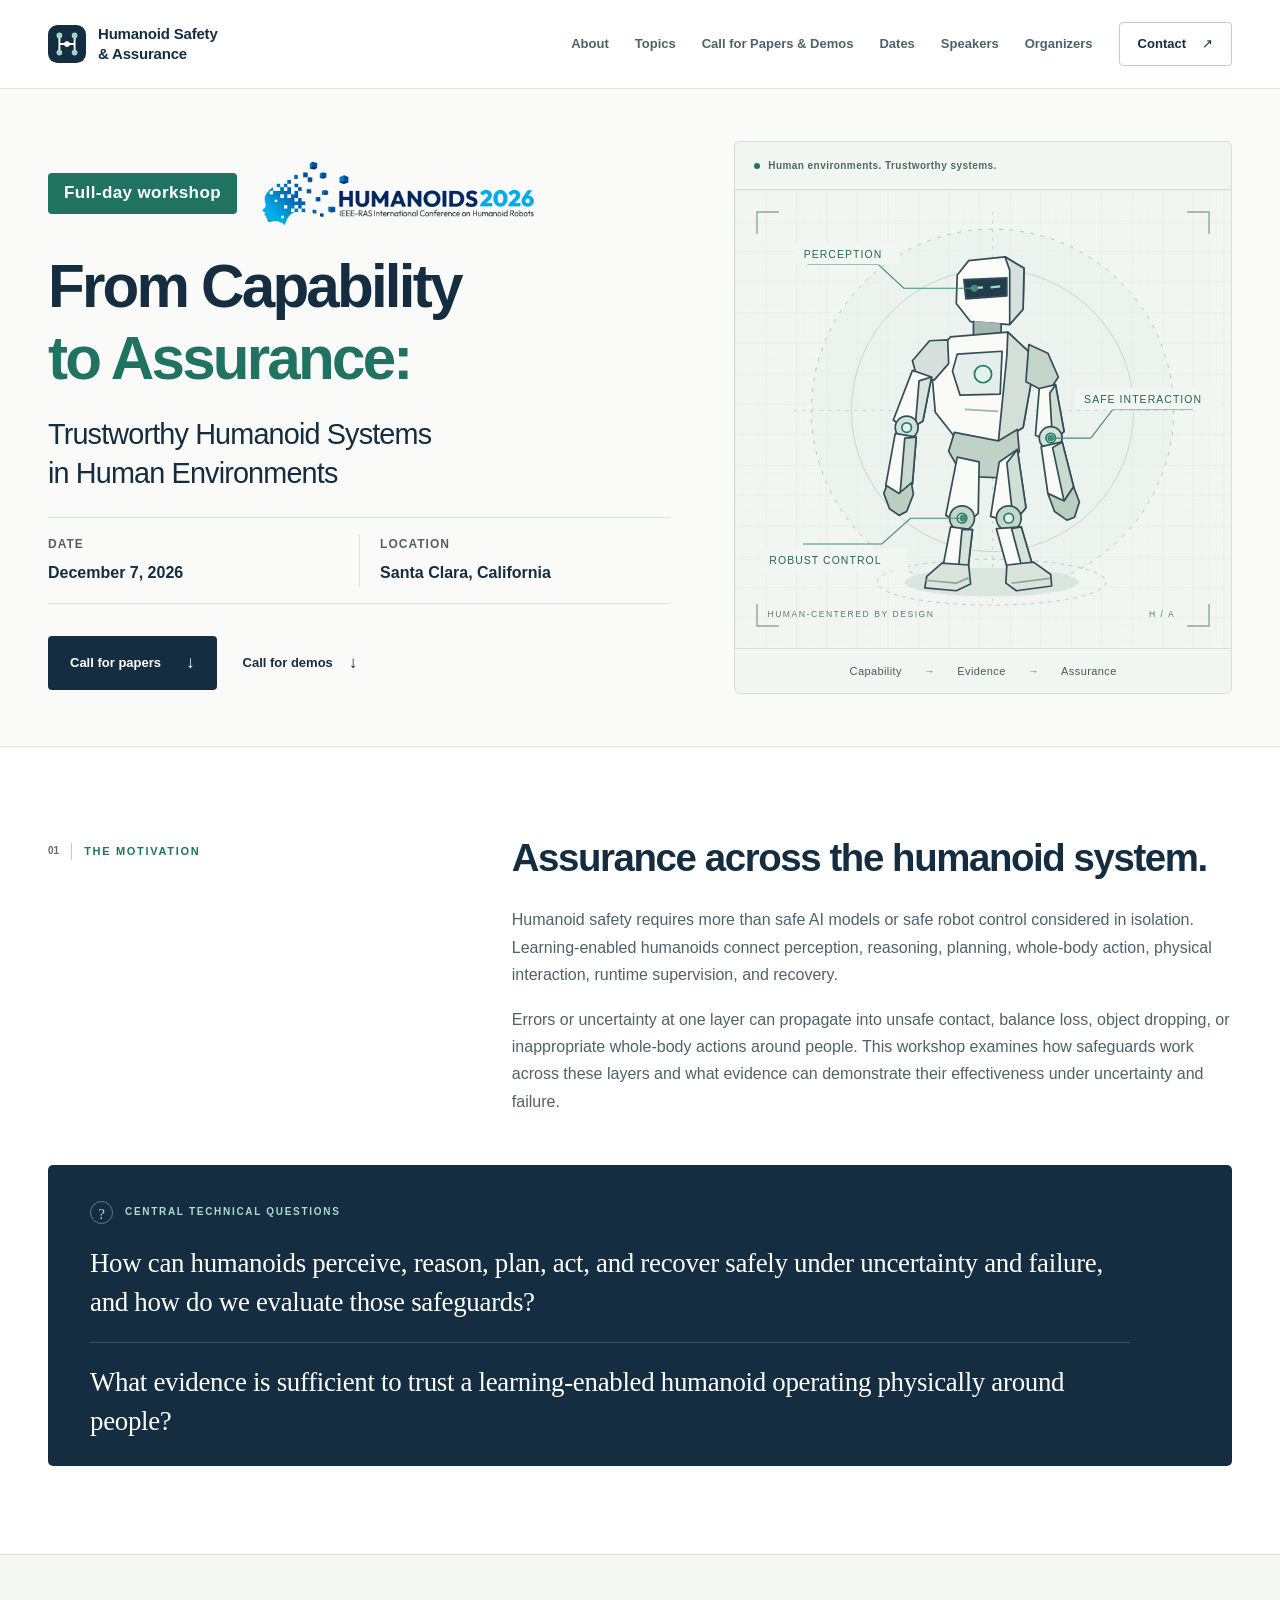
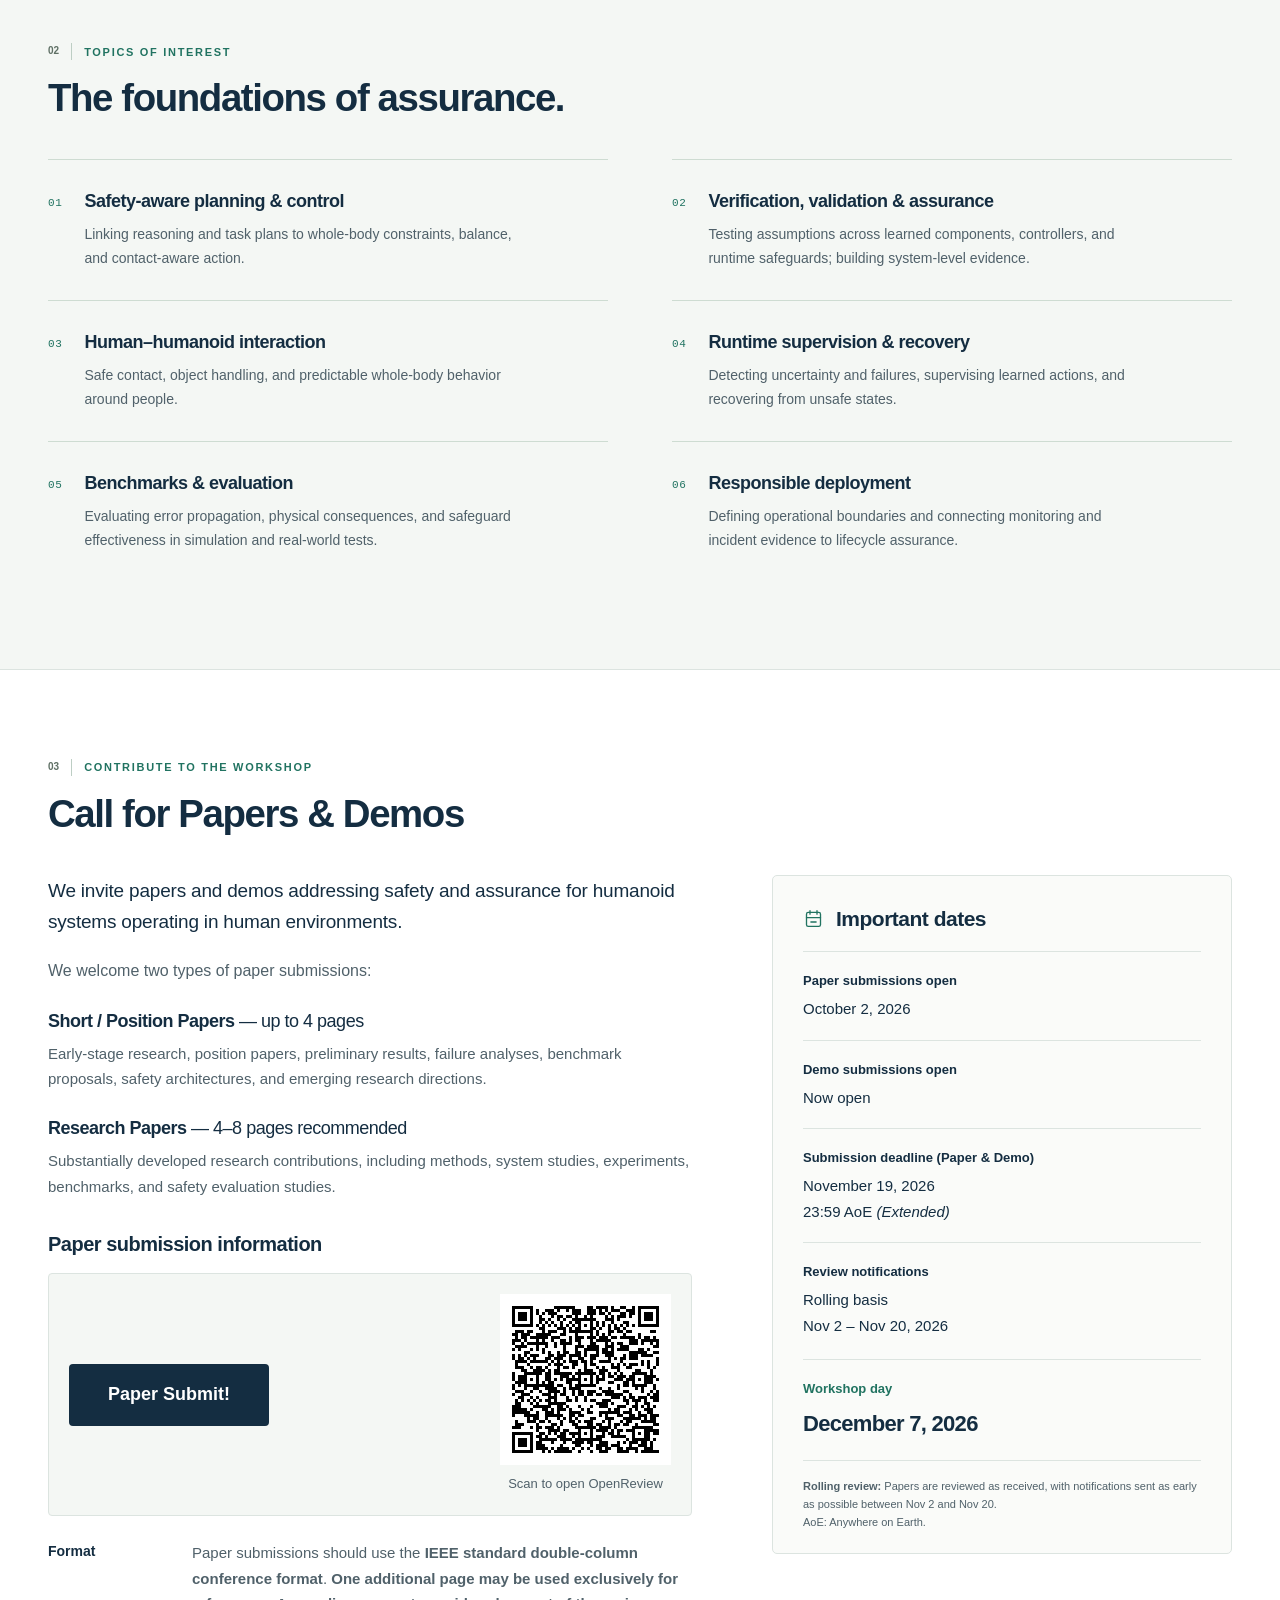
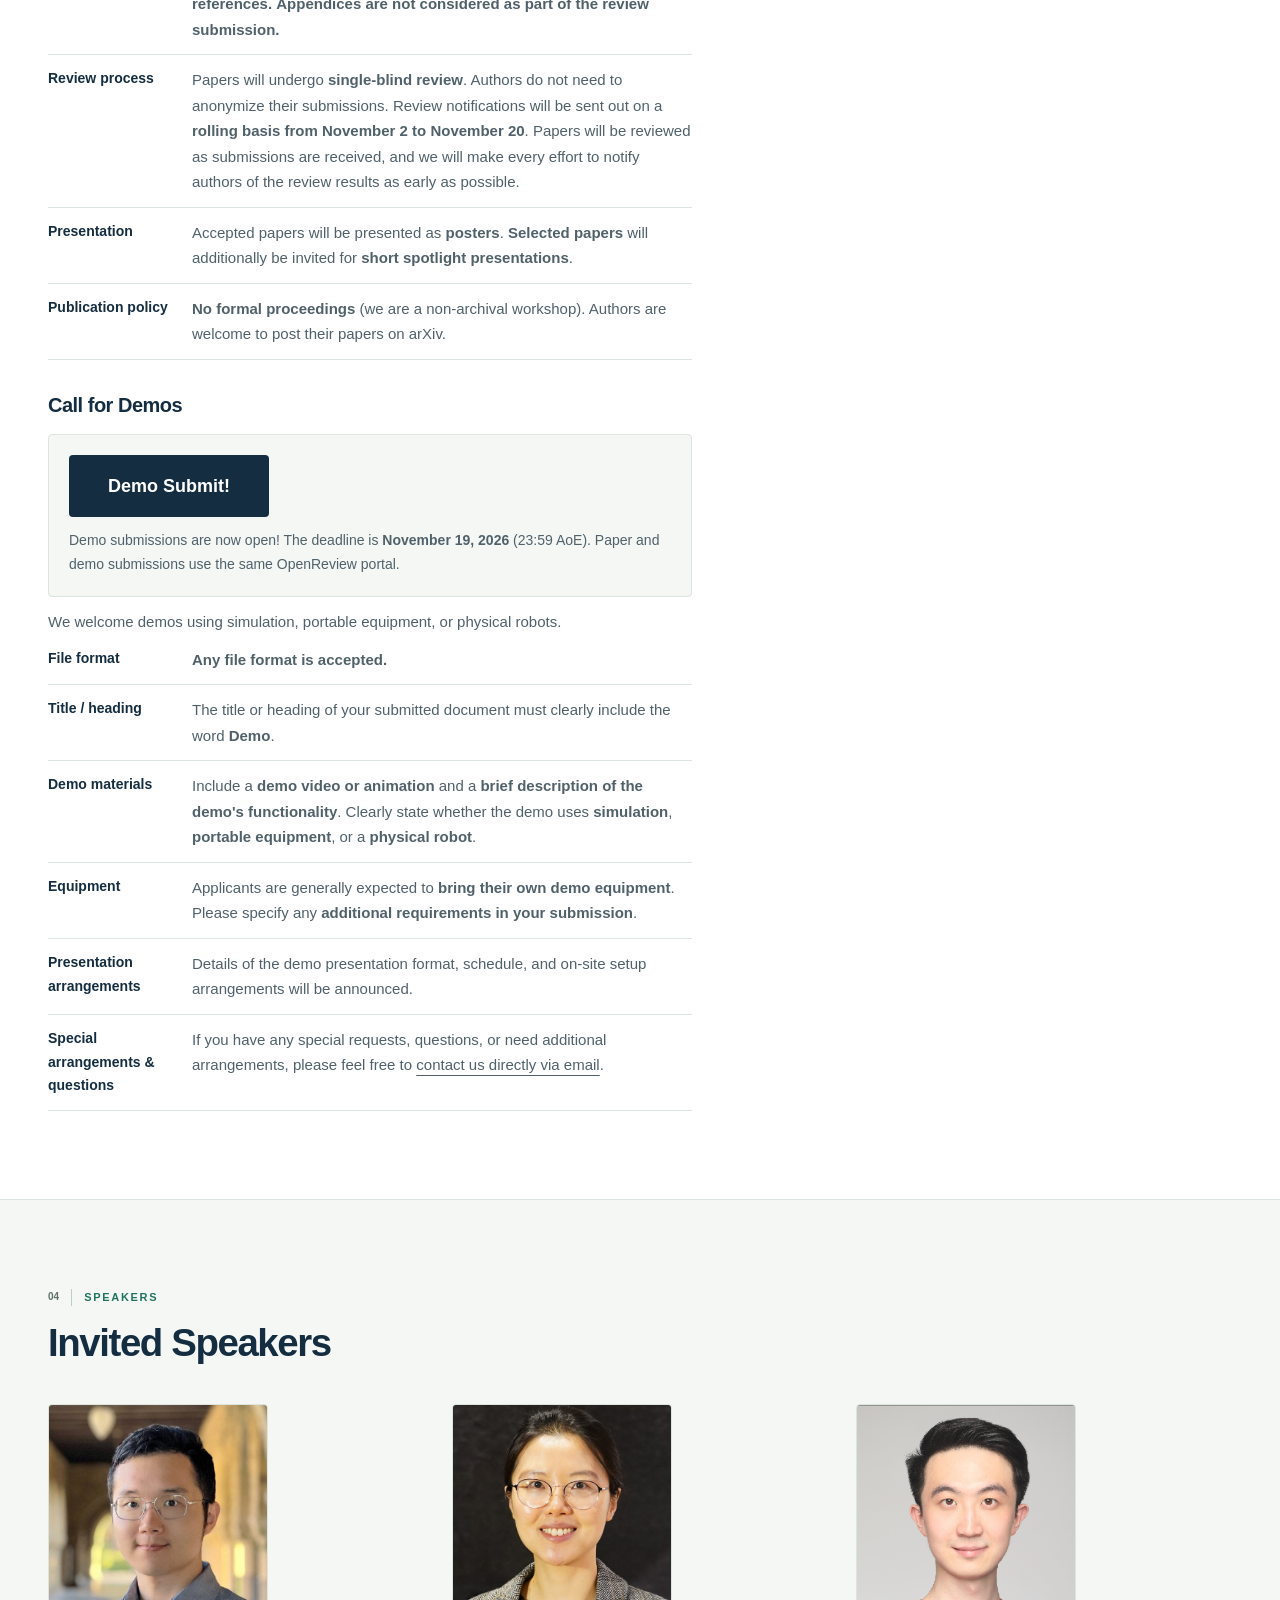
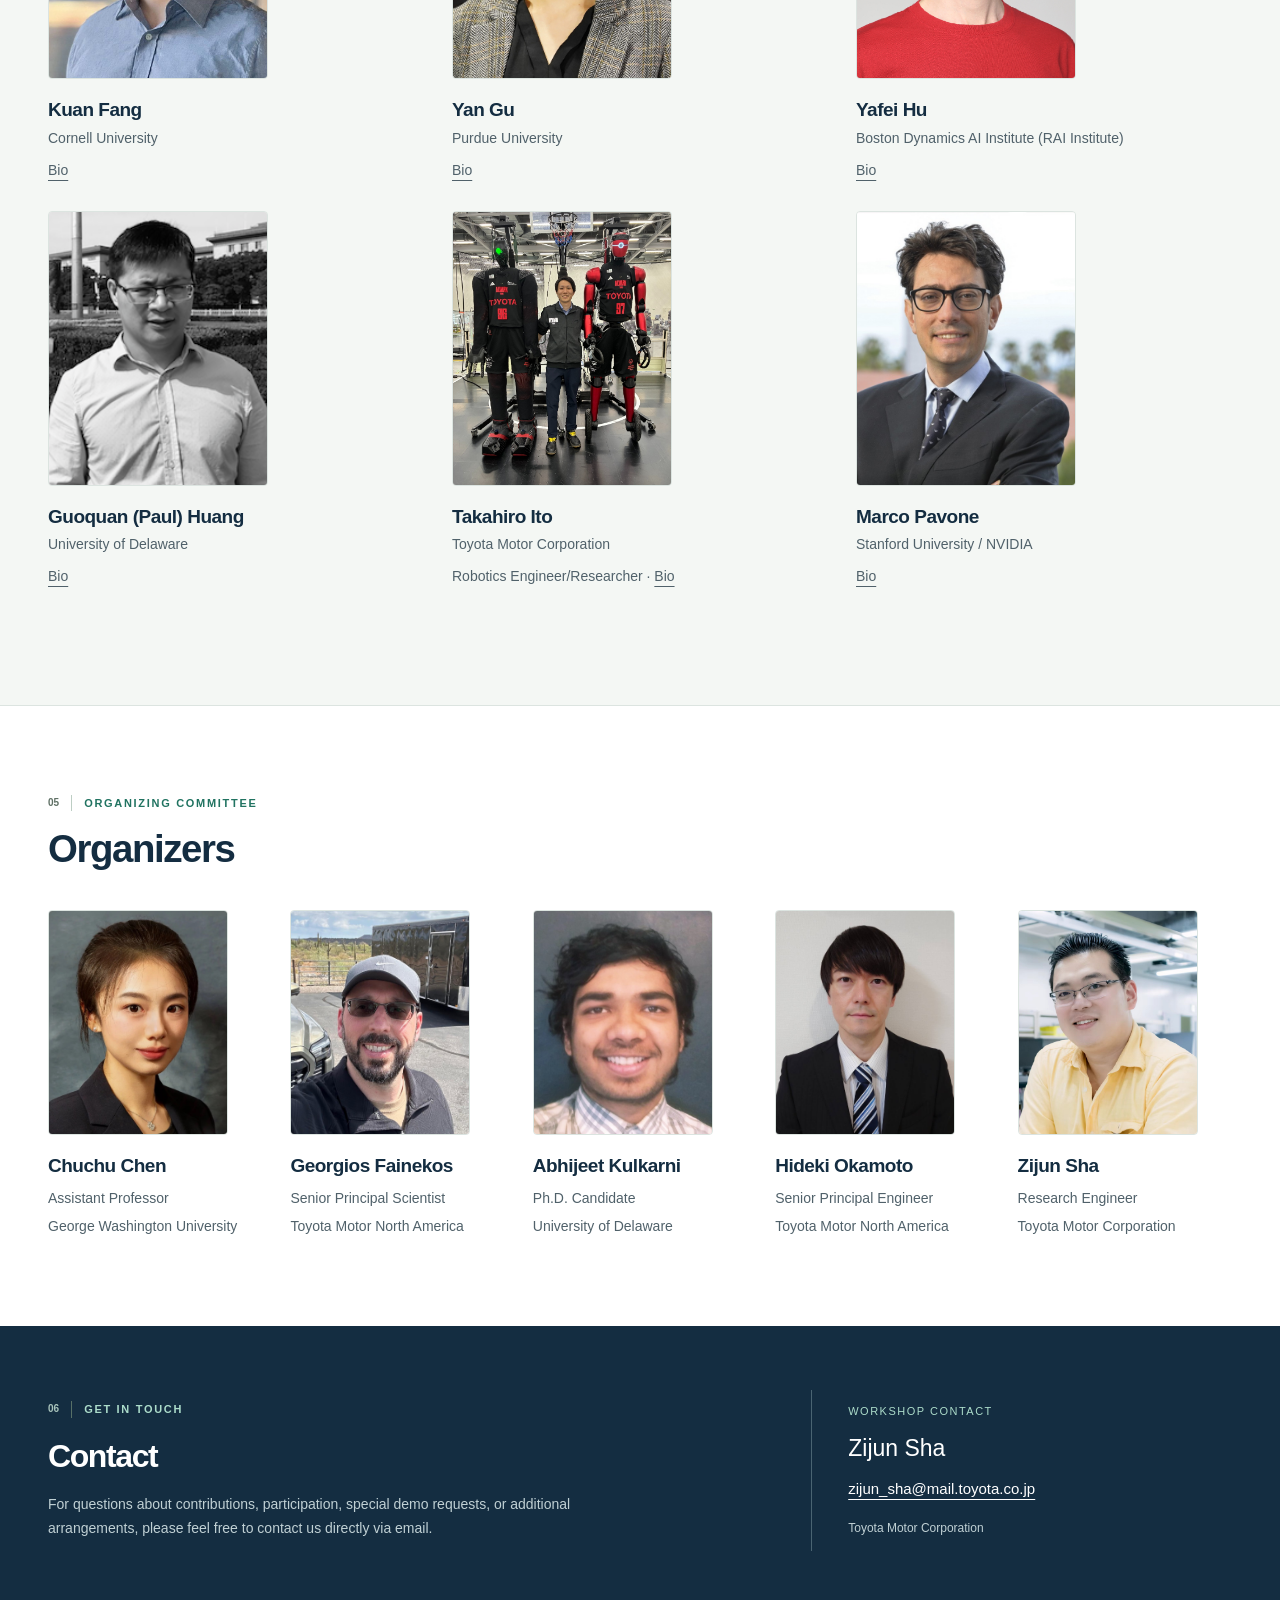
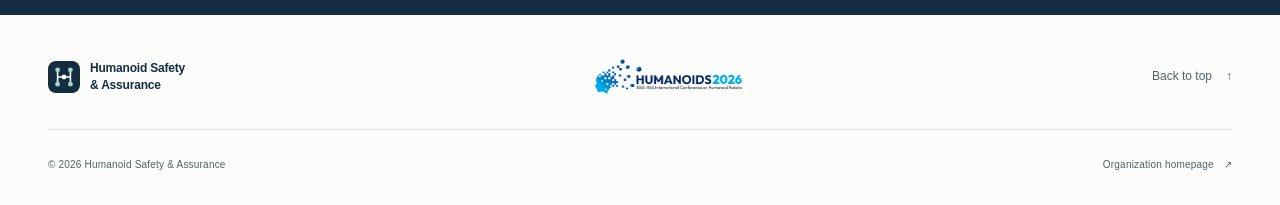
==== commit e6a429aa: "feat: add Takahiro Ito photo and LinkedIn bio link" ====
--- a/humanoids2026/index.html
+++ b/humanoids2026/index.html
@@ -1,22 +1,18 @@
 <!DOCTYPE html>
 <html lang="en">
-
 <head>
   <meta charset="UTF-8">
   <meta name="viewport" content="width=device-width, initial-scale=1.0">
-  <meta name="description"
-    content="From Capability to Assurance: Trustworthy Humanoid Systems in Human Environments. An IEEE-RAS Humanoids 2026 full-day workshop on December 7, 2026, in Santa Clara, California.">
+  <meta name="description" content="From Capability to Assurance: Trustworthy Humanoid Systems in Human Environments. An IEEE-RAS Humanoids 2026 full-day workshop on December 7, 2026, in Santa Clara, California.">
   <meta name="theme-color" content="#142d41">
   <meta property="og:title" content="From Capability to Assurance | Humanoids 2026 Workshop">
-  <meta property="og:description"
-    content="Trustworthy Humanoid Systems in Human Environments. December 7, 2026 · Santa Clara, California · Full-day workshop.">
+  <meta property="og:description" content="Trustworthy Humanoid Systems in Human Environments. December 7, 2026 · Santa Clara, California · Full-day workshop.">
   <meta property="og:type" content="website">
   <title>From Capability to Assurance | IEEE-RAS Humanoids 2026 Workshop</title>
   <link rel="icon" href="../assets/images/mark.svg" type="image/svg+xml">
   <link rel="stylesheet" href="../assets/css/site.css?v=b49c71e280d5">
   <script src="../assets/js/site.js" defer></script>
 </head>
-
 <body>
   <a class="skip-link" href="#main">Skip to content</a>
   <header class="site-header">
@@ -25,8 +21,7 @@
         <img src="../assets/images/mark.svg" width="38" height="38" alt="">
         <span>Humanoid Safety<span class="brand-second-line">&amp; Assurance</span></span>
       </a>
-      <button class="menu-toggle" type="button" aria-expanded="false" aria-controls="primary-navigation"
-        aria-label="Open navigation">
+      <button class="menu-toggle" type="button" aria-expanded="false" aria-controls="primary-navigation" aria-label="Open navigation">
         <span>Menu</span><span class="menu-icon" aria-hidden="true"></span>
       </button>
       <nav class="site-nav" id="primary-navigation" aria-label="Workshop navigation">
@@ -47,17 +42,14 @@
         <div class="hero-copy">
           <div class="workshop-badges">
             <p class="workshop-type">Full-day workshop</p>
-            <a class="conference-logo-link" href="https://2026.ieee-humanoids.org/" target="_blank" rel="noopener"
-              aria-label="IEEE-RAS Humanoids 2026 conference website">
-              <img class="conference-logo" src="../assets/images/humanoids_logo.png" width="788" height="198"
-                alt="IEEE-RAS Humanoids 2026: International Conference on Humanoid Robots">
+            <a class="conference-logo-link" href="https://2026.ieee-humanoids.org/" target="_blank" rel="noopener" aria-label="IEEE-RAS Humanoids 2026 conference website">
+              <img class="conference-logo" src="../assets/images/humanoids_logo.png" width="788" height="198" alt="IEEE-RAS Humanoids 2026: International Conference on Humanoid Robots">
             </a>
           </div>
           <h1 id="workshop-title">
             From Capability<br>
             <span class="text-teal">to Assurance:</span>
-            <span class="hero-subtitle">Trustworthy Humanoid Systems<br class="desktop-break"> in Human
-              Environments</span>
+            <span class="hero-subtitle">Trustworthy Humanoid Systems<br class="desktop-break"> in Human Environments</span>
           </h1>
           <dl class="event-meta">
             <div>
@@ -70,18 +62,14 @@
             </div>
           </dl>
           <div class="hero-actions">
-            <a class="button button-primary" href="#call-for-papers">Call for papers <span
-                aria-hidden="true">↓</span></a>
+            <a class="button button-primary" href="#call-for-papers">Call for papers <span aria-hidden="true">↓</span></a>
             <a class="text-link" href="#call-for-demos">Call for demos <span aria-hidden="true">↓</span></a>
           </div>
         </div>
         <figure class="hero-figure">
-          <div class="figure-heading"><span class="status-dot" aria-hidden="true"></span> Human environments.
-            Trustworthy systems.</div>
-          <img src="../assets/images/assurance-figure.svg" width="520" height="480"
-            alt="A humanoid robot within an assurance boundary, with callouts for perception, safe interaction, and robust control.">
-          <figcaption><span>Capability</span><span aria-hidden="true">→</span><span>Evidence</span><span
-              aria-hidden="true">→</span><span>Assurance</span></figcaption>
+          <div class="figure-heading"><span class="status-dot" aria-hidden="true"></span> Human environments. Trustworthy systems.</div>
+          <img src="../assets/images/assurance-figure.svg" width="520" height="480" alt="A humanoid robot within an assurance boundary, with callouts for perception, safe interaction, and robust control.">
+          <figcaption><span>Capability</span><span aria-hidden="true">→</span><span>Evidence</span><span aria-hidden="true">→</span><span>Assurance</span></figcaption>
         </figure>
       </div>
     </section>
@@ -144,8 +132,7 @@
             <span class="item-number">02</span>
             <div>
               <h3>Verification, validation &amp; assurance</h3>
-              <p>Testing assumptions across learned components, controllers, and runtime safeguards; building
-                system-level evidence.</p>
+              <p>Testing assumptions across learned components, controllers, and runtime safeguards; building system-level evidence.</p>
             </div>
           </article>
           <article class="topic-item">
@@ -166,16 +153,14 @@
             <span class="item-number">05</span>
             <div>
               <h3>Benchmarks &amp; evaluation</h3>
-              <p>Evaluating error propagation, physical consequences, and safeguard effectiveness in simulation and
-                real-world tests.</p>
+              <p>Evaluating error propagation, physical consequences, and safeguard effectiveness in simulation and real-world tests.</p>
             </div>
           </article>
           <article class="topic-item">
             <span class="item-number">06</span>
             <div>
               <h3>Responsible deployment</h3>
-              <p>Defining operational boundaries and connecting monitoring and incident evidence to lifecycle assurance.
-              </p>
+              <p>Defining operational boundaries and connecting monitoring and incident evidence to lifecycle assurance.</p>
             </div>
           </article>
         </div>
@@ -216,16 +201,14 @@
               <h3 id="submission-title">Paper submission information</h3>
               <div class="submission-portal">
                 <div class="submission-portal-copy">
-                  <a class="button button-primary"
-                    href="https://openreview.net/group?id=IEEE.org/RAS/Humanoids/2026/Workshop/Trustworthy_Humanoid_Systems">
+                  <a class="button button-primary" href="https://openreview.net/group?id=IEEE.org/RAS/Humanoids/2026/Workshop/Trustworthy_Humanoid_Systems">
                     Paper Submit!
                   </a>
                 </div>
                 <figure class="submission-qr">
-                  <a href="https://openreview.net/group?id=IEEE.org/RAS/Humanoids/2026/Workshop/Trustworthy_Humanoid_Systems"
-                    aria-label="Open the paper and demo submission portal on OpenReview">
+                  <a href="https://openreview.net/group?id=IEEE.org/RAS/Humanoids/2026/Workshop/Trustworthy_Humanoid_Systems" aria-label="Open the paper and demo submission portal on OpenReview">
                     <img src="../assets/images/openreview-submission-qr.svg" width="228" height="228"
-                      alt="QR code for the OpenReview paper and demo submission portal" loading="lazy">
+                         alt="QR code for the OpenReview paper and demo submission portal" loading="lazy">
                   </a>
                   <figcaption>Scan to open OpenReview</figcaption>
                 </figure>
@@ -235,7 +218,7 @@
                   <dt>Format</dt>
                   <dd>
                     Paper submissions should use the <strong>IEEE standard double-column
-                      conference format</strong>.
+                    conference format</strong>.
                     <strong>One additional page may be used exclusively for references.</strong>
                     <strong>Appendices are not considered as part of the review submission.</strong>
                   </dd>
@@ -245,10 +228,8 @@
                   <dd>
                     Papers will undergo <strong>single-blind review</strong>.
                     Authors do not need to anonymize their submissions.
-                    Review notifications will be sent out on a <strong>rolling basis from November 2 to November
-                      20</strong>.
-                    Papers will be reviewed as submissions are received, and we will make every effort to notify authors
-                    of the review results as early as possible.
+                    Review notifications will be sent out on a <strong>rolling basis from November 2 to November 20</strong>.
+                    Papers will be reviewed as submissions are received, and we will make every effort to notify authors of the review results as early as possible.
                   </dd>
                 </div>
                 <div>
@@ -272,13 +253,11 @@
               <h3 id="demos-title">Call for Demos</h3>
               <div class="submission-portal">
                 <div class="submission-portal-copy">
-                  <a class="button button-primary"
-                    href="https://openreview.net/group?id=IEEE.org/RAS/Humanoids/2026/Workshop/Trustworthy_Humanoid_Systems">
+                  <a class="button button-primary" href="https://openreview.net/group?id=IEEE.org/RAS/Humanoids/2026/Workshop/Trustworthy_Humanoid_Systems">
                     Demo Submit!
                   </a>
                   <p class="submission-portal-note">
-                    Demo submissions are now open! The deadline is <strong>November 19, 2026</strong> (23:59 AoE). Paper
-                    and demo submissions use the same OpenReview portal.
+                    Demo submissions are now open! The deadline is <strong>November 19, 2026</strong> (23:59 AoE). Paper and demo submissions use the same OpenReview portal.
                   </p>
                 </div>
               </div>
@@ -310,8 +289,8 @@
                   <dt>Equipment</dt>
                   <dd>
                     Applicants are generally expected to <strong>bring their own
-                      demo equipment</strong>. Please specify any <strong>additional
-                      requirements in your submission</strong>.
+                    demo equipment</strong>. Please specify any <strong>additional
+                    requirements in your submission</strong>.
                   </dd>
                 </div>
                 <div>
@@ -324,8 +303,7 @@
                 <div>
                   <dt>Special arrangements &amp; questions</dt>
                   <dd>
-                    If you have any special requests, questions, or need additional arrangements, please feel free to <a
-                      href="#contact">contact us directly via email</a>.
+                    If you have any special requests, questions, or need additional arrangements, please feel free to <a href="#contact">contact us directly via email</a>.
                   </dd>
                 </div>
               </dl>
@@ -334,8 +312,8 @@
           <aside class="dates-panel" id="important-dates" aria-labelledby="dates-title">
             <div class="panel-heading">
               <svg viewBox="0 0 24 24" aria-hidden="true">
-                <rect x="4" y="5" width="16" height="16" rx="2" />
-                <path d="M8 3v4m8-4v4M4 11h16m-11 5h6" />
+                <rect x="4" y="5" width="16" height="16" rx="2"/>
+                <path d="M8 3v4m8-4v4M4 11h16m-11 5h6"/>
               </svg>
               <h3 id="dates-title">Important dates</h3>
             </div>
@@ -368,8 +346,7 @@
               </div>
             </dl>
             <p class="panel-note">
-              <strong>Rolling review:</strong> Papers are reviewed as received, with notifications sent as early as
-              possible between Nov 2 and Nov 20.<br>
+              <strong>Rolling review:</strong> Papers are reviewed as received, with notifications sent as early as possible between Nov 2 and Nov 20.<br>
               AoE: Anywhere on Earth.
             </p>
           </aside>
@@ -385,8 +362,8 @@
         </div>
         <div class="organizer-grid speaker-grid">
           <article class="organizer-card" aria-labelledby="speaker-kuan-fang">
-            <img class="organizer-photo" src="../assets/images/speakers/kuan-fang.jpg" width="768" height="768"
-              alt="Kuan Fang" loading="lazy" decoding="async">
+            <img class="organizer-photo" src="../assets/images/speakers/kuan-fang.jpg"
+                 width="768" height="768" alt="Kuan Fang" loading="lazy" decoding="async">
             <div class="organizer-details">
               <h3 id="speaker-kuan-fang">Kuan Fang</h3>
               <p class="organizer-affiliation">Cornell University</p>
@@ -394,28 +371,26 @@
             </div>
           </article>
           <article class="organizer-card" aria-labelledby="speaker-yan-gu">
-            <img class="organizer-photo" src="../assets/images/speakers/yan-gu.jpg" width="1187" height="1567"
-              alt="Yan Gu" loading="lazy" decoding="async">
+            <img class="organizer-photo" src="../assets/images/speakers/yan-gu.jpg"
+                 width="1187" height="1567" alt="Yan Gu" loading="lazy" decoding="async">
             <div class="organizer-details">
               <h3 id="speaker-yan-gu">Yan Gu</h3>
               <p class="organizer-affiliation">Purdue University</p>
-              <p class="organizer-role"><a href="https://www.thetracelab.com/ygu.html" target="_blank"
-                  rel="noopener">Bio</a></p>
+              <p class="organizer-role"><a href="https://www.thetracelab.com/ygu.html" target="_blank" rel="noopener">Bio</a></p>
             </div>
           </article>
           <article class="organizer-card" aria-labelledby="speaker-yafei-hu">
-            <img class="organizer-photo" src="../assets/images/speakers/yafei-hu.png" width="977" height="988"
-              alt="Yafei Hu" loading="lazy" decoding="async">
+            <img class="organizer-photo" src="../assets/images/speakers/yafei-hu.png"
+                 width="977" height="988" alt="Yafei Hu" loading="lazy" decoding="async">
             <div class="organizer-details">
               <h3 id="speaker-yafei-hu">Yafei Hu</h3>
               <p class="organizer-affiliation">Boston Dynamics AI Institute (RAI Institute)</p>
-              <p class="organizer-role"><a href="https://jeffreyyh.github.io/" target="_blank" rel="noopener">Bio</a>
-              </p>
+              <p class="organizer-role"><a href="https://jeffreyyh.github.io/" target="_blank" rel="noopener">Bio</a></p>
             </div>
           </article>
           <article class="organizer-card" aria-labelledby="speaker-paul-huang">
-            <img class="organizer-photo" src="../assets/images/speakers/paul-huang.png" width="222" height="240"
-              alt="Guoquan (Paul) Huang" loading="lazy" decoding="async">
+            <img class="organizer-photo" src="../assets/images/speakers/paul-huang.png"
+                 width="222" height="240" alt="Guoquan (Paul) Huang" loading="lazy" decoding="async">
             <div class="organizer-details">
               <h3 id="speaker-paul-huang">Guoquan (Paul) Huang</h3>
               <p class="organizer-affiliation">University of Delaware</p>
@@ -423,23 +398,21 @@
             </div>
           </article>
           <article class="organizer-card" aria-labelledby="speaker-takahiro-ito">
-            <img class="organizer-photo" src="../assets/images/speakers/takahiro-ito.jpg" width="451" height="451"
-              alt="Takahiro Ito" loading="lazy" decoding="async">
+            <img class="organizer-photo" src="../assets/images/speakers/takahiro-ito.jpg"
+                 width="767" height="1024" alt="Takahiro Ito" loading="lazy" decoding="async">
             <div class="organizer-details">
               <h3 id="speaker-takahiro-ito">Takahiro Ito</h3>
               <p class="organizer-affiliation">Toyota Motor Corporation</p>
-              <p class="organizer-role">Robotics Engineer/Researcher · <a
-                  href="https://www.linkedin.com/in/takahiro-ito-a6b304202/" target="_blank" rel="noopener">Bio</a></p>
+              <p class="organizer-role">Robotics Engineer/Researcher · <a href="https://www.linkedin.com/in/takahiro-ito-a6b304202/" target="_blank" rel="noopener">Bio</a></p>
             </div>
           </article>
           <article class="organizer-card" aria-labelledby="speaker-marco-pavone">
-            <img class="organizer-photo" src="../assets/images/speakers/marco-pavone.jpg" width="700" height="700"
-              alt="Marco Pavone" loading="lazy" decoding="async">
+            <img class="organizer-photo" src="../assets/images/speakers/marco-pavone.jpg"
+                 width="700" height="700" alt="Marco Pavone" loading="lazy" decoding="async">
             <div class="organizer-details">
               <h3 id="speaker-marco-pavone">Marco Pavone</h3>
               <p class="organizer-affiliation">Stanford University / NVIDIA</p>
-              <p class="organizer-role"><a href="https://web.stanford.edu/~pavone/" target="_blank"
-                  rel="noopener">Bio</a></p>
+              <p class="organizer-role"><a href="https://web.stanford.edu/~pavone/" target="_blank" rel="noopener">Bio</a></p>
             </div>
           </article>
         </div>
@@ -455,8 +428,8 @@
         <!-- Names, roles, and affiliations follow the proposal; card order follows the organizer's request. -->
         <div class="organizer-grid">
           <article class="organizer-card" aria-labelledby="organizer-chuchu-chen">
-            <img class="organizer-photo" src="../assets/images/organizers/chuchu-chen.jpg" width="240" height="300"
-              alt="Chuchu Chen" loading="lazy" decoding="async">
+            <img class="organizer-photo" src="../assets/images/organizers/chuchu-chen.jpg"
+                 width="240" height="300" alt="Chuchu Chen" loading="lazy" decoding="async">
             <div class="organizer-details">
               <h3 id="organizer-chuchu-chen">Chuchu Chen</h3>
               <p class="organizer-role">Assistant Professor</p>
@@ -464,8 +437,8 @@
             </div>
           </article>
           <article class="organizer-card" aria-labelledby="organizer-georgios-fainekos">
-            <img class="organizer-photo" src="../assets/images/organizers/georgios-fainekos.jpg" width="240"
-              height="300" alt="Georgios Fainekos" loading="lazy" decoding="async">
+            <img class="organizer-photo" src="../assets/images/organizers/georgios-fainekos.jpg"
+                 width="240" height="300" alt="Georgios Fainekos" loading="lazy" decoding="async">
             <div class="organizer-details">
               <h3 id="organizer-georgios-fainekos">Georgios Fainekos</h3>
               <p class="organizer-role">Senior Principal Scientist</p>
@@ -473,8 +446,8 @@
             </div>
           </article>
           <article class="organizer-card" aria-labelledby="organizer-abhijeet-kulkarni">
-            <img class="organizer-photo" src="../assets/images/organizers/abhijeet.jpeg" width="240" height="300"
-              alt="Abhijeet Kulkarni" loading="lazy" decoding="async">
+            <img class="organizer-photo" src="../assets/images/organizers/abhijeet.jpeg"
+                 width="240" height="300" alt="Abhijeet Kulkarni" loading="lazy" decoding="async">
             <div class="organizer-details">
               <h3 id="organizer-abhijeet-kulkarni">Abhijeet Kulkarni</h3>
               <p class="organizer-role">Ph.D. Candidate</p>
@@ -482,8 +455,8 @@
             </div>
           </article>
           <article class="organizer-card" aria-labelledby="organizer-hideki-okamoto">
-            <img class="organizer-photo" src="../assets/images/organizers/hideki-okamoto.jpg" width="240" height="300"
-              alt="Hideki Okamoto" loading="lazy" decoding="async">
+            <img class="organizer-photo" src="../assets/images/organizers/hideki-okamoto.jpg"
+                 width="240" height="300" alt="Hideki Okamoto" loading="lazy" decoding="async">
             <div class="organizer-details">
               <h3 id="organizer-hideki-okamoto">Hideki Okamoto</h3>
               <p class="organizer-role">Senior Principal Engineer</p>
@@ -491,8 +464,8 @@
             </div>
           </article>
           <article class="organizer-card" aria-labelledby="organizer-zijun-sha">
-            <img class="organizer-photo" src="../assets/images/organizers/zijun-sha.jpg" width="240" height="300"
-              alt="Zijun Sha" loading="lazy" decoding="async">
+            <img class="organizer-photo" src="../assets/images/organizers/zijun-sha.jpg"
+                 width="240" height="300" alt="Zijun Sha" loading="lazy" decoding="async">
             <div class="organizer-details">
               <h3 id="organizer-zijun-sha">Zijun Sha</h3>
               <p class="organizer-role">Research Engineer</p>
@@ -508,8 +481,7 @@
         <div>
           <p class="eyebrow"><span class="section-index">06</span> Get in touch</p>
           <h2 id="contact-title">Contact</h2>
-          <p>For questions about contributions, participation, special demo requests, or additional arrangements, please
-            feel free to contact us directly via email.</p>
+          <p>For questions about contributions, participation, special demo requests, or additional arrangements, please feel free to contact us directly via email.</p>
         </div>
         <div class="contact-card">
           <span class="contact-label">Workshop contact</span>
@@ -527,10 +499,8 @@
         <img src="../assets/images/mark.svg" width="32" height="32" alt="">
         <span>Humanoid Safety<span class="brand-second-line">&amp; Assurance</span></span>
       </a>
-      <a class="footer-conference-link" href="https://2026.ieee-humanoids.org/" target="_blank" rel="noopener"
-        aria-label="IEEE-RAS Humanoids 2026 conference website">
-        <img class="footer-conference-logo" src="../assets/images/humanoids_logo.png" width="788" height="198"
-          alt="IEEE-RAS Humanoids 2026: International Conference on Humanoid Robots">
+      <a class="footer-conference-link" href="https://2026.ieee-humanoids.org/" target="_blank" rel="noopener" aria-label="IEEE-RAS Humanoids 2026 conference website">
+        <img class="footer-conference-logo" src="../assets/images/humanoids_logo.png" width="788" height="198" alt="IEEE-RAS Humanoids 2026: International Conference on Humanoid Robots">
       </a>
       <a href="#top">Back to top <span aria-hidden="true">↑</span></a>
     </div>
@@ -540,5 +510,4 @@
     </div>
   </footer>
 </body>
-
-</html>+</html>
